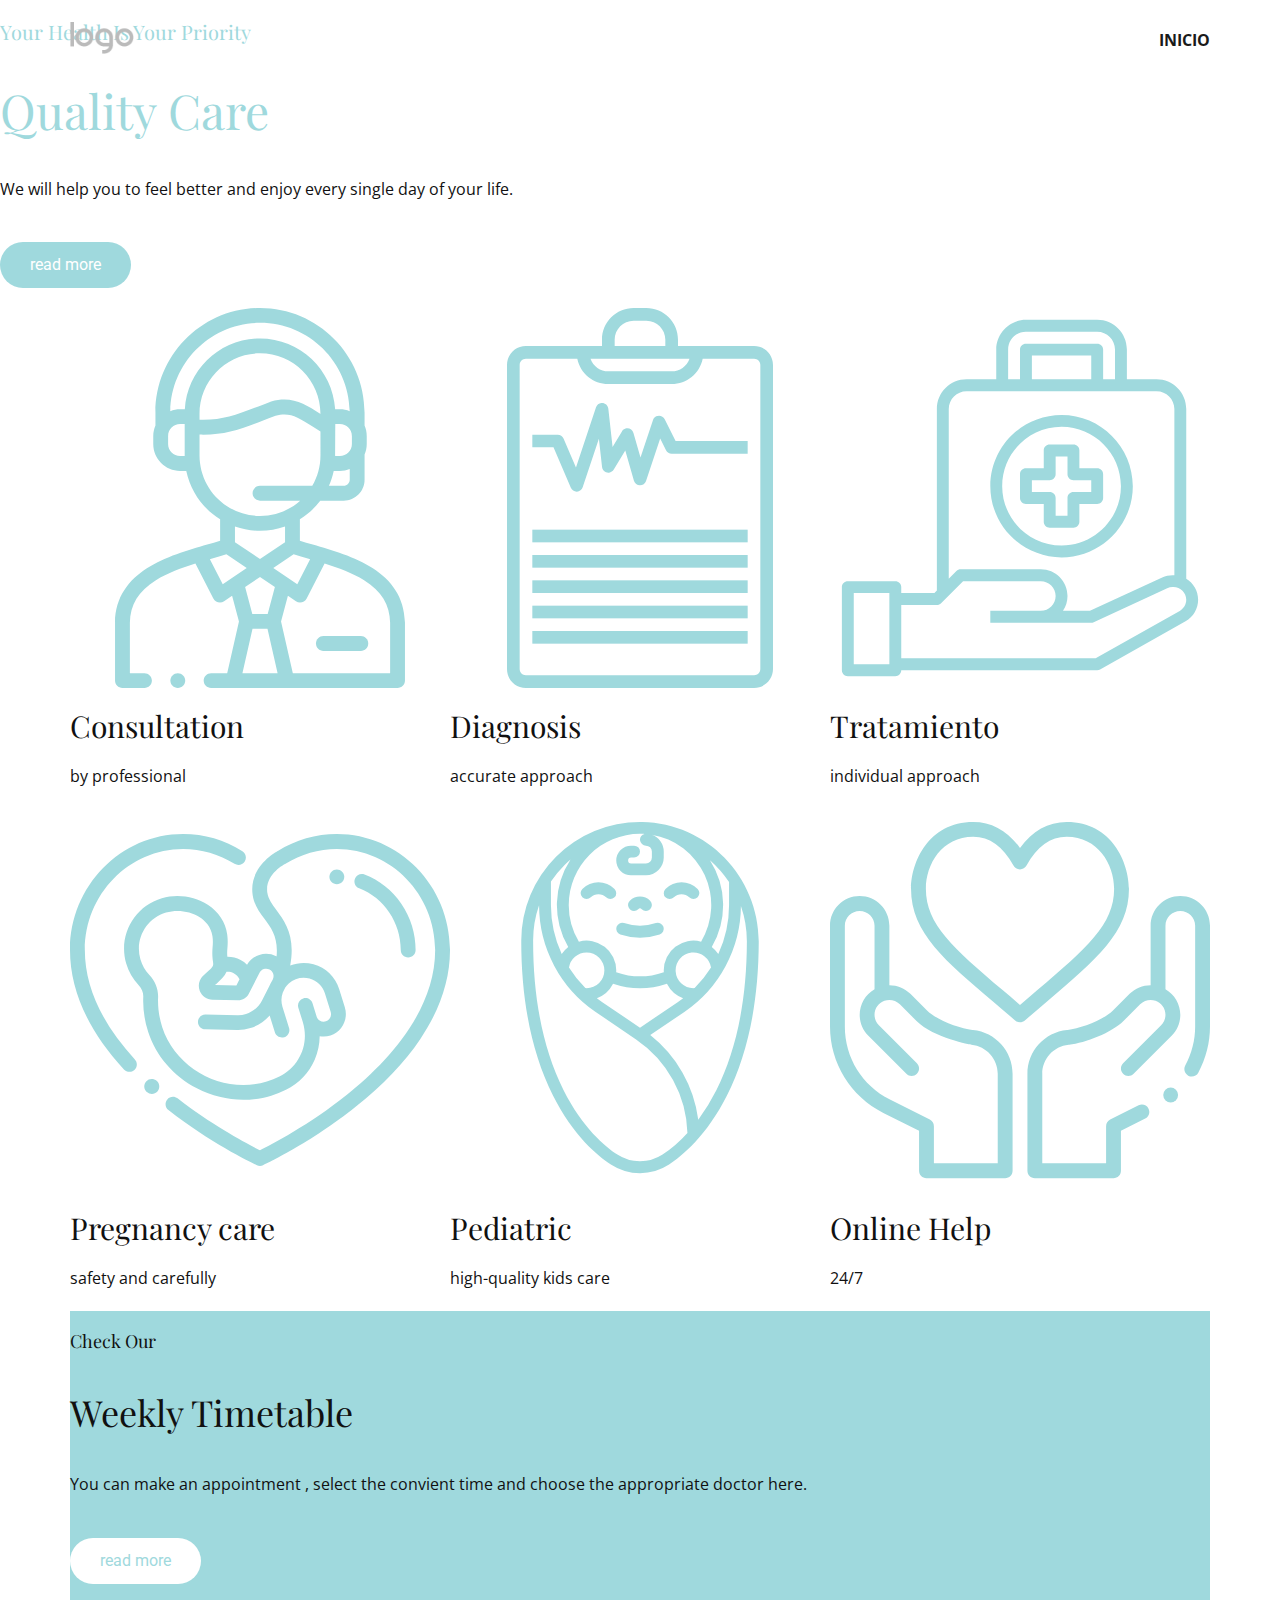
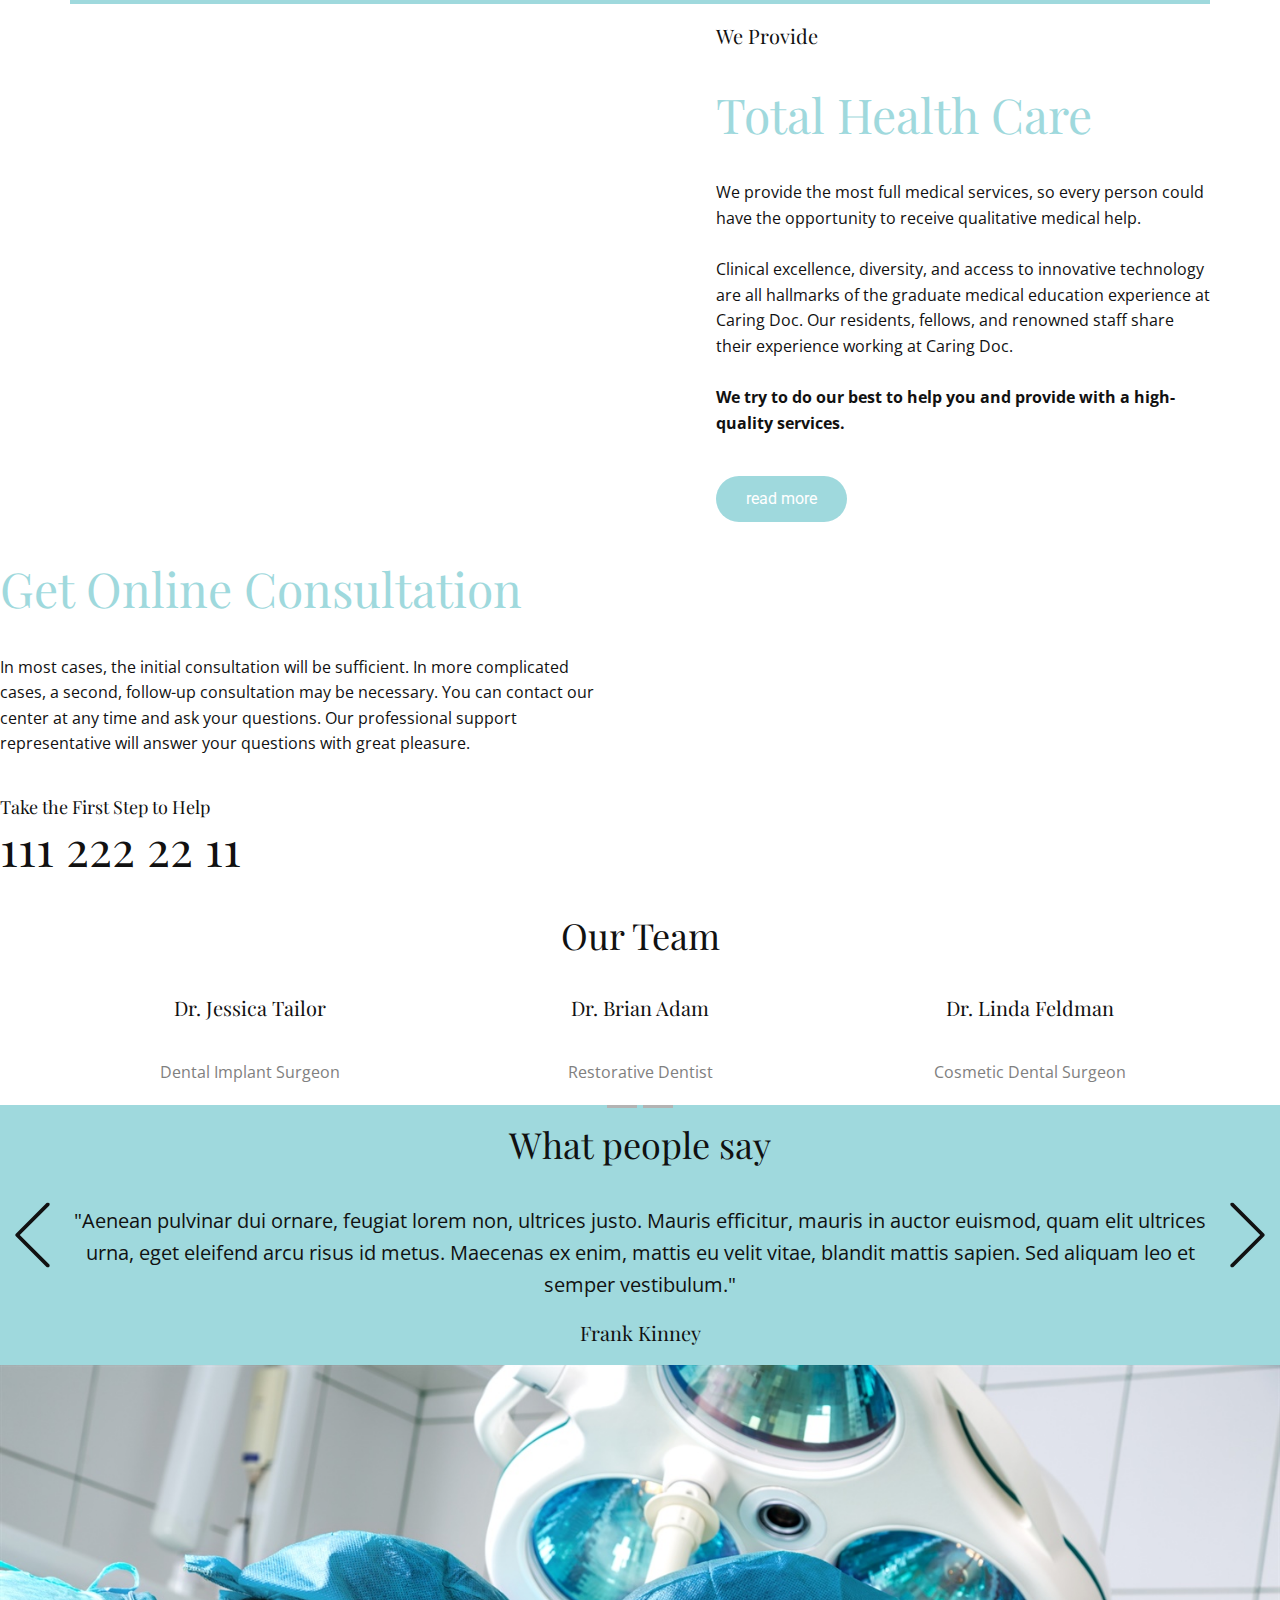
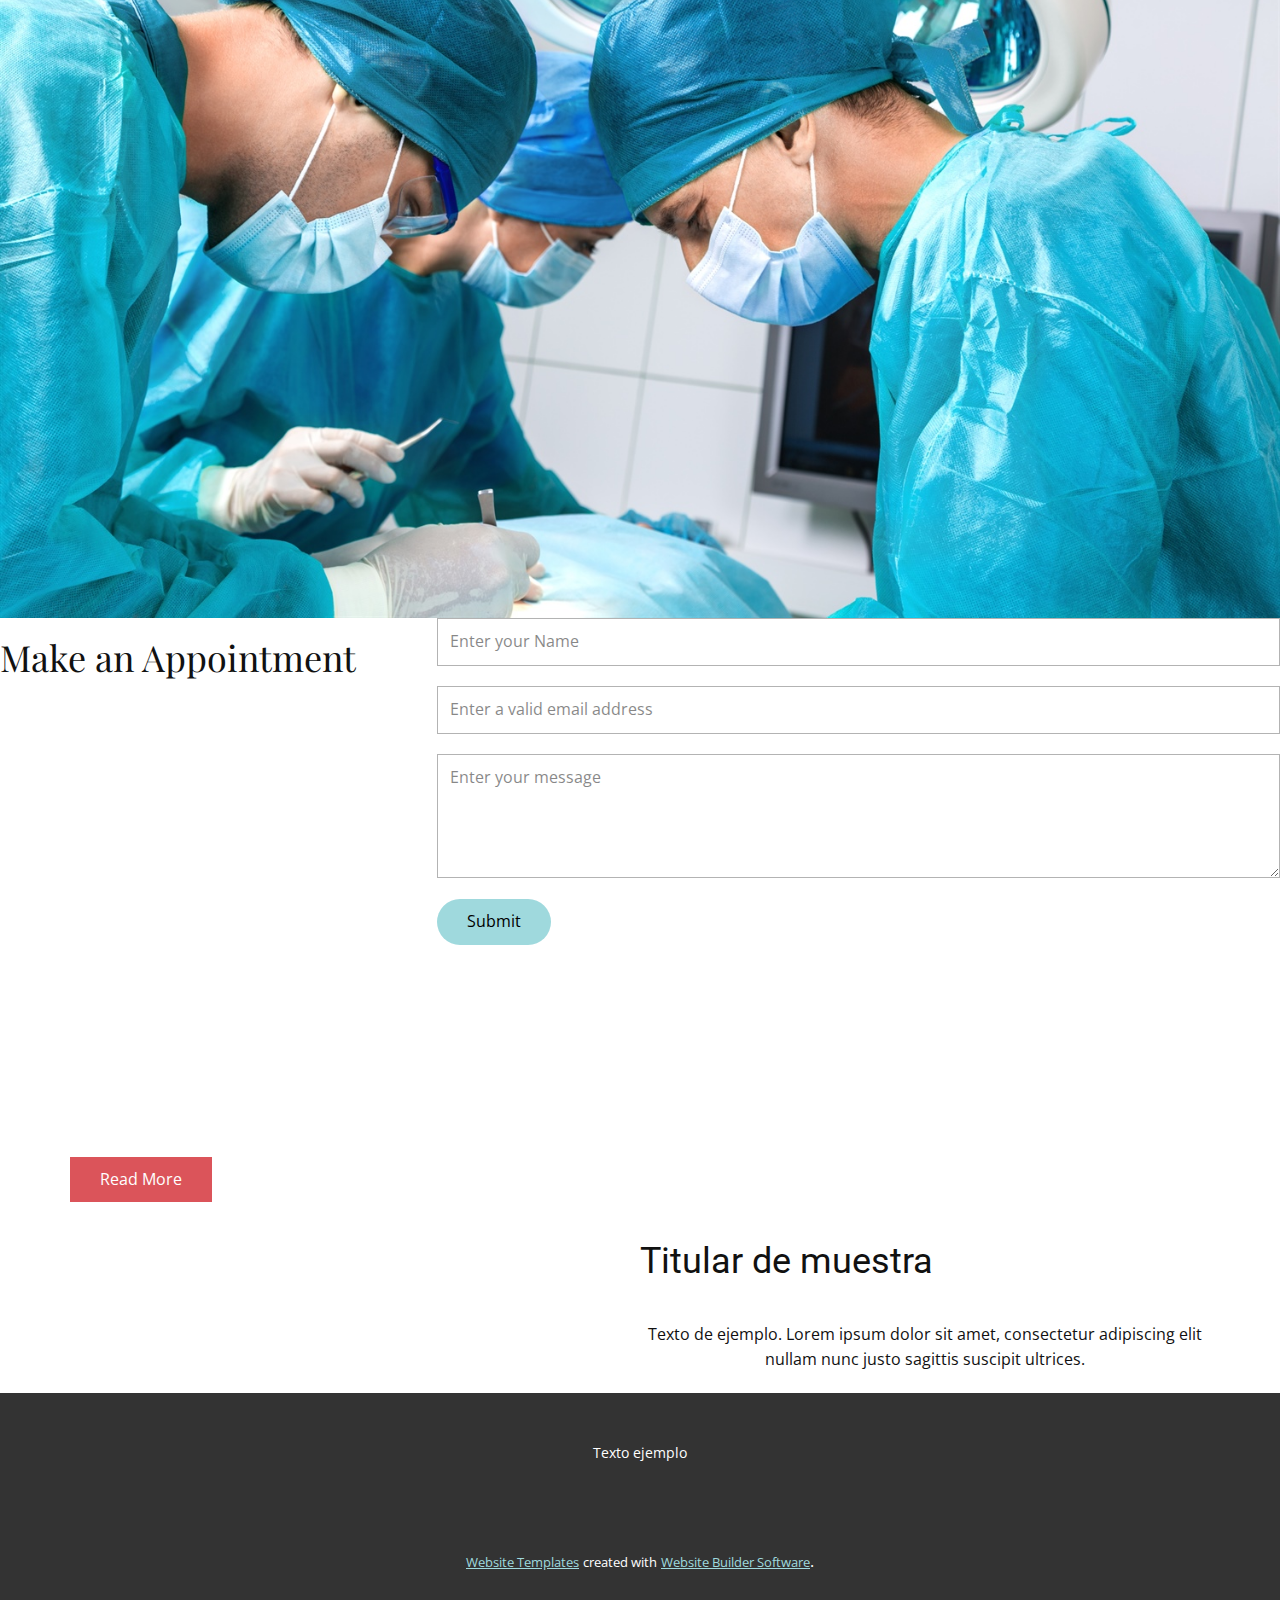
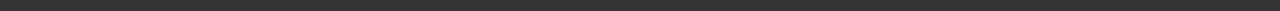
==== index.html @ 10e40ee1 "2" ====
<!DOCTYPE html>
<html style="font-size: 16px;">
  <head>
    <meta name="viewport" content="width=device-width, initial-scale=1.0">
    <meta charset="utf-8">
    <meta name="keywords" content="Quality Care, Weekly Timetable, Total Health Care, Get Online Consultation, Our Team, What people say, Make an Appointment">
    <meta name="description" content="">
    <meta name="page_type" content="np-template-header-footer-from-plugin">
    <title>home 1</title>
    <link rel="stylesheet" href="nicepage.css" media="screen">
<link rel="stylesheet" href="home-1.css" media="screen">
    <script class="u-script" type="text/javascript" src="jquery-1.9.1.min.js" defer=""></script>
    <script class="u-script" type="text/javascript" src="nicepage.js" defer=""></script>
    <meta name="generator" content="Nicepage 3.25.5, nicepage.com">
    
    
    <link id="u-theme-google-font" rel="stylesheet" href="https://fonts.googleapis.com/css?family=Roboto:100,100i,300,300i,400,400i,500,500i,700,700i,900,900i|Open+Sans:300,300i,400,400i,600,600i,700,700i,800,800i">
    <link id="u-page-google-font" rel="stylesheet" href="https://fonts.googleapis.com/css?family=Playfair+Display:400,400i,500,500i,600,600i,700,700i,800,800i,900,900i">
    
    
    
    
    
    
    
    
    
    
    <script type="application/ld+json">{
		"@context": "http://schema.org",
		"@type": "Organization",
		"name": "",
		"logo": "images/default-logo.png"
}</script>
    <meta name="theme-color" content="#9fd9dd">
    <meta property="og:title" content="home 1">
    <meta property="og:type" content="website">
  </head>
  <body data-home-page="https://website738587.nicepage.io/home-1.html?version=b45f5ddd-5975-4e56-b79e-1d08026b1306" data-home-page-title="home 1" class="u-body u-overlap"><header class="u-clearfix u-header u-header" id="sec-e995"><div class="u-clearfix u-sheet u-valign-middle u-sheet-1">
        <a href="https://nicepage.com" class="u-image u-logo u-image-1">
          <img src="images/default-logo.png" class="u-logo-image u-logo-image-1">
        </a>
        <nav class="u-menu u-menu-dropdown u-offcanvas u-menu-1">
          <div class="menu-collapse" style="font-size: 1rem; letter-spacing: 0px; font-weight: 700; text-transform: uppercase;">
            <a class="u-border-2 u-border-active-palette-1-base u-border-hover-white u-border-no-left u-border-no-right u-border-no-top u-button-style u-custom-left-right-menu-spacing u-custom-padding-bottom u-custom-top-bottom-menu-spacing u-nav-link u-text-active-palette-1-base u-text-grey-90 u-text-hover-grey-90" href="#">
              <svg><use xlink:href="#menu-hamburger"></use></svg>
              <svg version="1.1" xmlns="http://www.w3.org/2000/svg" xmlns:xlink="http://www.w3.org/1999/xlink"><defs><symbol id="menu-hamburger" viewBox="0 0 16 16" style="width: 16px; height: 16px;"><rect y="1" width="16" height="2"></rect><rect y="7" width="16" height="2"></rect><rect y="13" width="16" height="2"></rect>
</symbol>
</defs></svg>
            </a>
          </div>
          <div class="u-custom-menu u-nav-container">
            <ul class="u-nav u-spacing-30 u-unstyled u-nav-1"><li class="u-nav-item"><a class="u-border-2 u-border-active-palette-1-base u-border-hover-white u-border-no-left u-border-no-right u-border-no-top u-button-style u-nav-link u-text-active-palette-1-base u-text-grey-90 u-text-hover-grey-90" href="home.html" style="padding: 10px 0px;">Inicio</a>
</li></ul>
          </div>
          <div class="u-custom-menu u-nav-container-collapse">
            <div class="u-black u-container-style u-inner-container-layout u-opacity u-opacity-95 u-sidenav">
              <div class="u-sidenav-overflow">
                <div class="u-menu-close"></div>
                <ul class="u-align-center u-nav u-popupmenu-items u-unstyled u-nav-2"><li class="u-nav-item"><a class="u-button-style u-nav-link" href="home.html" style="padding: 10px 0px;">Inicio</a>
</li></ul>
              </div>
            </div>
            <div class="u-black u-menu-overlay u-opacity u-opacity-70"></div>
          </div>
        </nav>
      </div></header>
    <section class="u-align-center u-clearfix u-image u-section-1" id="carousel_49eb" data-image-width="1900" data-image-height="1086">
      <div class="u-clearfix u-layout-wrap u-layout-wrap-1">
        <div class="u-layout">
          <div class="u-layout-row">
            <div class="u-align-left u-container-style u-layout-cell u-left-cell u-size-26-xl u-size-27-lg u-size-28-md u-size-28-sm u-size-28-xs u-layout-cell-1">
              <div class="u-container-layout u-valign-middle u-container-layout-1">
                <h5 class="u-custom-font u-font-playfair-display u-text u-text-palette-1-base u-text-1">Your Health Is Your Priority</h5>
                <h1 class="u-custom-font u-font-playfair-display u-text u-text-palette-1-base u-text-2">Quality Care</h1>
                <p class="u-text u-text-3">We will help you to feel better and enjoy every single day of your life.</p>
                <a href="https://nicepage.com" class="u-btn u-btn-round u-button-style u-custom-font u-heading-font u-radius-30 u-text-body-alt-color u-btn-1">read more</a>
              </div>
            </div>
            <div class="u-container-style u-image u-layout-cell u-right-cell u-size-32-md u-size-32-sm u-size-32-xs u-size-33-lg u-size-34-xl u-image-1" data-image-width="150" data-image-height="100">
              <div class="u-container-layout u-valign-bottom"></div>
            </div>
          </div>
        </div>
      </div>
    </section>
    <section class="u-clearfix u-section-2" id="sec-e779">
      <div class="u-clearfix u-sheet u-sheet-1">
        <div class="u-list u-list-1">
          <div class="u-repeater u-repeater-1">
            <div class="u-container-style u-list-item u-repeater-item u-shape-rectangle">
              <div class="u-container-layout u-similar-container u-container-layout-1"><span class="u-icon u-icon-circle u-text-palette-1-base u-icon-1"><svg class="u-svg-link" preserveAspectRatio="xMidYMin slice" viewBox="0 0 511.998 511.998" style=""><use xlink:href="#svg-db3d"></use></svg><svg xmlns="http://www.w3.org/2000/svg" xmlns:xlink="http://www.w3.org/1999/xlink" version="1.1" xml:space="preserve" class="u-svg-content" viewBox="0 0 511.998 511.998" id="svg-db3d"><g><g><path d="m451.317 423.77c-1.138-69.583-72.282-90.141-124.23-105.152-6.061-1.751-11.89-3.436-17.352-5.118v-28.705c10.62-6.657 19.926-15.224 27.433-25.217h31.644c15.485 0 28.084-12.599 28.084-28.084v-33.996c1.877-4.376 2.92-9.192 2.92-14.249v-10.573c0-5.052-1.043-9.865-2.92-14.238v-17.538c0-77.692-63.206-140.9-140.897-140.9-77.676 0-140.869 63.208-140.869 140.901v17.036c0 .134.015.263.02.396-1.906 4.402-2.968 9.25-2.968 14.344v10.573c0 19.987 16.248 36.248 36.219 36.248h8.264c5.724 27.448 22.575 50.858 45.598 65.292v28.71c-5.463 1.682-11.291 3.366-17.352 5.118-51.948 15.011-123.092 35.57-124.23 105.152-.001.055-.001.109-.001.164v78.064c0 5.523 4.478 10 10 10h29.648c5.522 0 10-4.477 10-10s-4.478-10-10-10h-19.649v-67.981c.421-24.277 11.573-42.476 35.094-57.271 15.521-9.763 34.496-16.719 53.2-22.538l24.161 47.074c2.693 5.247 9.588 7.03 14.488 3.724l10.773-7.267 9.249 34.763-15.847 69.495h-21.672c-5.522 0-10 4.477-10 10s4.478 10 10 10h251.193c5.522 0 10-4.477 10-10v-78.064c0-.054 0-.108-.001-.163zm-129.782-85.939c.659.19 1.329.385 1.993.577l-17.287 33.714-32.351-21.815 27.411-18.489c6.368 2.004 13.14 3.963 20.234 6.013zm-65.529 24.539 20.052 13.522-9.691 36.426h-20.736l-9.688-36.415zm-.002-24.123-33.742-22.753v-21.052c10.561 3.735 21.912 5.784 33.736 5.784 11.823 0 23.176-2.042 33.736-5.777v21.045zm81.464-195.517c-.137-.087-.273-.174-.41-.261-20.519-13.062-38.241-24.343-66.009-16.398-.258.074-.514.158-.765.252-5.887 2.211-11.24 4.272-16.418 6.265-31.623 12.173-48.889 18.821-79.337 17.965v-8.008c0-44.924 36.547-81.472 81.469-81.472s81.469 36.548 81.469 81.472v.185zm39.428 88.764c0 4.458-3.626 8.084-8.084 8.084h-19.928c2.814-6.379 4.994-13.098 6.45-20.081h8.264c4.695 0 9.178-.908 13.299-2.543v14.54zm2.92-48.245c0 8.959-7.275 16.248-16.219 16.248h-6.138c.002-.248.01-43.041.01-43.041h6.129c8.943 0 16.219 7.276 16.219 16.22v10.573zm-231.415 16.249c-8.943 0-16.219-7.289-16.219-16.248v-10.573c0-8.944 7.275-16.22 16.219-16.22h6.129s.008 42.793.01 43.041zm6.316-63.042h-6.317c-4.675 0-9.14.9-13.246 2.52 1.033-65.78 54.841-118.976 120.845-118.976 66.023 0 119.846 53.202 120.872 118.987-4.113-1.627-8.589-2.531-13.274-2.531h-6.317c-3.16-53.128-47.376-95.383-101.281-95.383-53.906 0-98.122 42.256-101.282 95.383zm20.414 72.027c-.001-.01-.003-.02-.004-.03-.379-3.183-.597-6.415-.597-9.698v-28.203c34.213.834 54.622-7.018 86.521-19.298 5.024-1.934 10.217-3.933 15.874-6.06 18.89-5.273 29.759 1.648 49.393 14.147 3.407 2.169 7.144 4.546 11.15 6.987v32.427c0 14.871-4.024 28.811-11.011 40.824h-70.458c-5.522 0-10 4.477-10 10s4.478 10 10 10h54.124c-14.402 12.831-33.364 20.648-54.124 20.648-41.629-.001-76.043-31.393-80.868-71.744zm30.65 163.64-17.306-33.717c.662-.191 1.33-.385 1.988-.575 7.094-2.05 13.866-4.01 20.236-6.014l27.422 18.492zm26.53 119.875 13.609-59.68h20.161l13.63 59.68zm199.007 0h-131.092l-15.872-69.497 9.253-34.776 10.799 7.282c4.902 3.305 11.797 1.522 14.489-3.728l24.134-47.069c18.703 5.819 37.677 12.774 53.197 22.536 23.52 14.794 34.673 32.994 35.094 57.271v67.981z"></path><path d="m391.828 441.995h-50.397c-5.522 0-10 4.477-10 10s4.478 10 10 10h50.397c5.522 0 10-4.477 10-10s-4.477-10-10-10z"></path><path d="m145.227 491.998c-5.522 0-10 4.477-10 10s4.478 10 10 10h.028c5.522 0 9.985-4.477 9.985-10s-4.491-10-10.013-10z"></path>
</g>
</g></svg></span>
                <h3 class="u-custom-font u-font-playfair-display u-text u-text-1">Consultation</h3>
                <p class="u-text u-text-2">by professional</p>
              </div>
            </div>
            <div class="u-container-style u-list-item u-repeater-item u-shape-rectangle">
              <div class="u-container-layout u-similar-container u-container-layout-2"><span class="u-icon u-icon-circle u-text-palette-1-base u-icon-2"><svg class="u-svg-link" preserveAspectRatio="xMidYMin slice" viewBox="0 0 480 480" style=""><use xlink:href="#svg-1cc9"></use></svg><svg xmlns="http://www.w3.org/2000/svg" xmlns:xlink="http://www.w3.org/1999/xlink" version="1.1" xml:space="preserve" class="u-svg-content" viewBox="0 0 480 480" x="0px" y="0px" id="svg-1cc9" style="enable-background:new 0 0 480 480;"><g><g><g><path d="M384.152,48H288v-8c-0.026-22.08-17.92-39.974-40-40h-16c-22.08,0.026-39.974,17.92-40,40v8H95.848     C82.683,48.013,72.013,58.683,72,71.848v384.304c0.013,13.165,10.683,23.835,23.848,23.848h288.304     c13.165-0.013,23.835-10.683,23.848-23.848V71.848C407.987,58.683,397.317,48.013,384.152,48z M208,40c0-13.255,10.745-24,24-24     h16c13.255,0,24,10.745,24,24v8h-64V40z M302.552,64c-3.381,9.563-12.409,15.968-22.552,16h-80     c-10.134-0.042-19.15-6.445-22.528-16H302.552z M392,456.152c-0.004,4.333-3.516,7.844-7.848,7.848H95.848     c-4.333-0.004-7.844-3.516-7.848-7.848V71.848c0.004-4.333,3.516-7.844,7.848-7.848H160.8c3.827,18.611,20.199,31.976,39.2,32h80     c19.001-0.024,35.373-13.389,39.2-32h64.96c4.332,0.004,7.844,3.516,7.848,7.848L392,456.152z"></path><path d="M271.2,140.424c-1.971-3.954-6.775-5.562-10.729-3.591c-1.905,0.949-3.352,2.619-4.023,4.638l-15.816,47.464     l-8.904-31.136c-1.218-4.247-5.649-6.702-9.896-5.484c-1.944,0.558-3.605,1.831-4.648,3.564l-11.808,19.68l-5.384-48.44     c-0.483-4.392-4.435-7.561-8.826-7.078c-3.108,0.342-5.732,2.463-6.718,5.43l-25.344,76l-15.712-36.656     c-1.276-2.942-4.185-4.837-7.392-4.816h-32v16h26.728l21.92,51.152C153.909,230.093,156.8,232,160,232h0.336     c3.318-0.139,6.206-2.313,7.256-5.464l20.48-61.44l4,35.792c0.487,4.391,4.441,7.557,8.833,7.07     c2.48-0.275,4.69-1.691,5.975-3.83l14.52-24.192l10.936,38.272c0.964,3.373,4.013,5.725,7.52,5.8     c3.495,0.039,6.623-2.167,7.76-5.472l17.888-53.68l7.36,14.728c1.354,2.702,4.114,4.41,7.136,4.416h96v-16h-91.056L271.2,140.424     z"></path><rect x="104" y="280" width="272" height="16"></rect><rect x="104" y="312" width="272" height="16"></rect><rect x="104" y="344" width="272" height="16"></rect><rect x="104" y="376" width="272" height="16"></rect><rect x="104" y="408" width="272" height="16"></rect>
</g>
</g>
</g></svg></span>
                <h3 class="u-custom-font u-font-playfair-display u-text u-text-3">Diagnosis</h3>
                <p class="u-text u-text-4">accurate approach</p>
              </div>
            </div>
            <div class="u-container-style u-list-item u-repeater-item u-shape-rectangle">
              <div class="u-container-layout u-similar-container u-container-layout-3"><span class="u-icon u-icon-circle u-text-palette-1-base u-icon-3"><svg class="u-svg-link" preserveAspectRatio="xMidYMin slice" viewBox="0 0 64 64" style=""><use xlink:href="#svg-1fad"></use></svg><svg xmlns="http://www.w3.org/2000/svg" xmlns:xlink="http://www.w3.org/1999/xlink" version="1.1" xml:space="preserve" class="u-svg-content" viewBox="0 0 64 64" id="svg-1fad"><path d="m60 45.62v-28.62c0-2.757-2.243-5-5-5h-5v-5c0-2.757-2.243-5-5-5h-12c-2.757 0-5 2.243-5 5v5h-5c-2.757 0-5 2.243-5 5v30.586l-.414.414h-5.586v-1c0-.553-.448-1-1-1h-8c-.552 0-1 .447-1 1v14c0 .553.448 1 1 1h8c.552 0 1-.447 1-1h33c.172 0 .341-.044.49-.129l14.392-8.095c1.306-.735 2.118-2.122 2.118-3.621s-.806-2.804-2-3.535zm-50 14.38h-6v-12h6zm20-53c0-1.654 1.346-3 3-3h12c1.654 0 3 1.346 3 3v5h-2v-5c0-.553-.448-1-1-1h-12c-.552 0-1 .447-1 1v5h-2zm4 5v-4h10v4zm-14 5c0-1.654 1.346-3 3-3h32c1.654 0 3 1.346 3 3v28.016c-.053-.002-.102-.016-.155-.016h-.152c-.598 0-1.2.132-1.741.382l-12.172 5.618h-4.542c.48-.716.762-1.575.762-2.5 0-2.481-2.019-4.5-4.5-4.5h-13.5c-.265 0-.52.105-.707.293l-1.293 1.293zm38.901 34.033-14.163 7.967h-32.738v-9h6c.265 0 .52-.105.707-.293l3.707-3.707h13.086c1.378 0 2.5 1.121 2.5 2.5s-1.122 2.5-2.5 2.5h-8.5v2h8.5 8.5c.145 0 .288-.031.419-.092l12.372-5.711c.279-.129.591-.197.902-.197h.152c1.188 0 2.155.967 2.155 2.155 0 .778-.421 1.496-1.099 1.878z"></path><path d="m39 42c6.617 0 12-5.383 12-12s-5.383-12-12-12-12 5.383-12 12 5.383 12 12 12zm0-22c5.514 0 10 4.486 10 10s-4.486 10-10 10-10-4.486-10-10 4.486-10 10-10z"></path><path d="m33 33h3v3c0 .553.448 1 1 1h4c.552 0 1-.447 1-1v-3h3c.552 0 1-.447 1-1v-4c0-.553-.448-1-1-1h-3v-3c0-.553-.448-1-1-1h-4c-.552 0-1 .447-1 1v3h-3c-.552 0-1 .447-1 1v4c0 .553.448 1 1 1zm1-4h3c.552 0 1-.447 1-1v-3h2v3c0 .553.448 1 1 1h3v2h-3c-.552 0-1 .447-1 1v3h-2v-3c0-.553-.448-1-1-1h-3z"></path></svg></span>
                <h3 class="u-custom-font u-font-playfair-display u-text u-text-5">Tratamiento</h3>
                <p class="u-text u-text-6">individual approach</p>
              </div>
            </div>
            <div class="u-container-style u-list-item u-repeater-item u-shape-rectangle">
              <div class="u-container-layout u-similar-container u-container-layout-4"><span class="u-icon u-icon-circle u-text-palette-1-base u-icon-4"><svg class="u-svg-link" preserveAspectRatio="xMidYMin slice" viewBox="0 0 511.998 511.998" style=""><use xlink:href="#svg-1ea4"></use></svg><svg xmlns="http://www.w3.org/2000/svg" xmlns:xlink="http://www.w3.org/1999/xlink" version="1.1" xml:space="preserve" class="u-svg-content" viewBox="0 0 511.998 511.998" x="0px" y="0px" id="svg-1ea4" style="enable-background:new 0 0 511.998 511.998;"><g><g><path d="M359.513,32.468c-28.136,0-55.618,7.909-79.499,22.875c-4.58,2.476-39.301,22.549-33.912,59.118    c1.968,13.356,9.035,22.901,15.87,32.133c9.645,13.027,18.85,25.48,16.34,50.671c-0.136-0.072-0.263-0.156-0.4-0.226    c-7.14-3.641-15.27-4.281-22.893-1.805c-6.978,2.267-12.758,6.902-16.476,13.145c-2.54-2.459-5.443-4.572-8.66-6.261    c-5.604-2.943-11.723-4.385-17.88-4.293c-0.463-5.014-0.202-8.309,0.095-12.001c0.375-4.671,0.799-9.965-0.328-18.294    c-2.192-16.182-11.459-30.319-26.096-39.808c-17.653-11.446-41.38-14.804-61.919-8.768    c-37.352,10.977-58.946,50.313-48.137,87.686c3.19,11.028,9.051,21.201,16.95,29.417c4.146,4.313,6.389,10.007,6.156,15.621    c-0.663,15.953,1.541,31.797,6.551,47.095c10.729,32.756,34.046,59.839,65.656,76.256c19.784,10.275,41.116,15.493,62.395,15.492    c12.717,0,25.417-1.864,37.75-5.625c6.83-2.083,13.521-4.717,19.888-7.832c17.418-8.521,31.225-23.066,38.876-40.96    c4.265-9.973,6.469-20.634,6.579-31.336c4.727,0.869,9.724,0.617,14.582-0.949c15.586-5.023,24.238-22.042,19.291-37.935    l-7.671-24.641c-5.098-16.372-18.017-28.845-34.557-33.367c-10.56-2.884-21.493-2.217-31.33,1.628    c7.25-39.767-7.004-59.036-18.684-74.812c-5.86-7.915-10.92-14.751-12.158-23.149c-3.547-24.07,22.631-38.082,23.715-38.65    c0.258-0.133,0.511-0.277,0.757-0.432c20.759-13.081,44.672-19.995,69.155-19.995c73.053,0,132.486,61.076,132.486,136.147    c0,82.381-64.683,151.606-118.943,195.172c-50.809,40.793-102.291,67.372-117.065,74.645    c-14.204-6.993-62.296-31.804-111.073-69.904c-4.353-3.399-10.636-2.627-14.037,1.725c-3.4,4.353-2.627,10.637,1.725,14.037    c59.743,46.666,116.793,73.215,119.193,74.322c1.33,0.614,2.76,0.92,4.19,0.92c1.43,0,2.861-0.307,4.19-0.92    c2.557-1.18,63.322-29.464,125.067-78.967c36.495-29.257,65.631-59.851,86.599-90.928c26.64-39.484,40.148-79.892,40.148-120.1    C512,102.515,443.594,32.468,359.513,32.468z M198.831,232.59c4.531-3.982,9.423-8.288,12.082-14.681    c3.316-0.312,6.655,0.33,9.673,1.915c3.508,1.843,6.214,4.764,7.793,8.335l-4.171,8.184l-28.929-0.573    C196.478,234.657,197.668,233.611,198.831,232.59z M286.715,245.826l3.331-6.536c1.329-1.968,2.902-3.793,4.706-5.425    c7.631-6.904,18.11-9.407,28.034-6.695c9.925,2.713,17.676,10.198,20.735,20.021l7.671,24.639    c1.703,5.47-1.137,11.281-6.33,12.955c-4.931,1.593-10.268-0.872-12.269-5.607l-5.846-18.777    c-1.642-5.273-7.248-8.218-12.521-6.575c-5.273,1.642-8.217,7.247-6.575,12.521l5.999,19.269    c9.057,29.227-4.182,60.133-31.478,73.484c-5.417,2.649-11.114,4.893-16.933,6.667c-57.653,17.581-122.205-15.952-140.961-73.218    c-4.263-13.015-6.138-26.486-5.575-40.039c0.459-11.036-3.812-22.083-11.719-30.31c-5.741-5.974-9.832-13.078-12.156-21.116    c-7.758-26.825,7.747-55.061,34.564-62.942c4.989-1.466,10.229-2.182,15.474-2.182c10.633,0,21.289,2.943,29.927,8.543    c6.839,4.434,15.367,12.493,17.157,25.71c0.839,6.193,0.548,9.815,0.211,14.01c-0.408,5.088-0.871,10.854,0.544,20.612    c0.814,5.615-0.289,6.765-7.079,12.732c-1.867,1.641-3.983,3.5-6.173,5.66c-0.002,0.003-0.072,0.071-0.075,0.074l-0.122,0.119    c-5.47,5.344-7.191,13.376-4.386,20.463c2.785,7.034,9.482,11.676,17.063,11.826l34.323,0.68    c6.155,0.133,11.871-3.317,14.651-8.772l14.471-28.391c1.212-2.379,3.279-4.144,5.819-4.969c2.542-0.824,5.25-0.612,7.631,0.603    c2.38,1.212,4.145,3.279,4.97,5.819c0.825,2.541,0.611,5.25-0.602,7.63l-0.51,1c-1.667,2.634-3.08,5.411-4.224,8.287    l-9.736,19.103c-4.375,8.584-12.228,15.171-21.545,18.073c-3.689,1.148-7.5,1.694-11.321,1.615l-43.248-0.87    c-5.547-0.105-10.088,4.276-10.199,9.797c-0.111,5.522,4.275,10.088,9.797,10.199l43.248,0.87    c5.976,0.117,11.921-0.726,17.669-2.515c10.076-3.138,19.054-9.075,25.872-16.917l7.047,22.633    c1.642,5.273,7.244,8.218,12.521,6.575c5.273-1.642,8.217-7.248,6.575-12.521l-8.907-28.607    C284.249,258.646,284.504,251.897,286.715,245.826z"></path>
</g>
</g><g><g><path d="M117.023,365.203l-0.287-0.257c-4.109-3.69-10.432-3.35-14.122,0.759c-3.69,4.109-3.35,10.432,0.759,14.122l0.287,0.257    c1.91,1.715,4.298,2.56,6.678,2.56c2.74,0,5.469-1.12,7.444-3.319C121.472,375.214,121.132,368.893,117.023,365.203z"></path>
</g>
</g><g><g><path d="M232.297,55.544c-23.953-15.097-51.551-23.076-79.811-23.076C68.405,32.468,0,102.515,0,188.615    c0,54.374,24.454,108.533,72.683,160.974c1.972,2.144,4.663,3.23,7.363,3.23c2.419,0,4.846-0.873,6.767-2.64    c4.065-3.738,4.33-10.064,0.591-14.13C42.677,287.418,20,237.813,20,188.615c0-75.072,59.434-136.147,132.486-136.147    c24.48,0,48.392,6.915,69.148,19.996c4.671,2.945,10.847,1.545,13.792-3.128C238.37,64.664,236.969,58.489,232.297,55.544z"></path>
</g>
</g><g><g><path d="M359.514,80.002c-5.523,0-10.001,4.477-10.001,10s4.477,10,10,10h0.055c5.523,0,9.973-4.477,9.973-10    S365.037,80.002,359.514,80.002z"></path>
</g>
</g><g><g><path d="M446.361,126.157c-12.368-17.978-29.495-31.549-49.531-39.249c-5.155-1.981-10.94,0.592-12.922,5.747    c-1.981,5.155,0.592,10.94,5.747,12.922c33.496,12.872,56.002,46.243,56.002,83.039c0,5.523,4.477,10,10,10s10-4.477,10-10    C465.657,166.103,458.985,144.505,446.361,126.157z"></path>
</g>
</g></svg></span>
                <h3 class="u-custom-font u-font-playfair-display u-text u-text-7">Pregnancy care</h3>
                <p class="u-text u-text-8">safety and carefully</p>
              </div>
            </div>
            <div class="u-container-style u-list-item u-repeater-item u-shape-rectangle">
              <div class="u-container-layout u-similar-container u-container-layout-5"><span class="u-icon u-icon-circle u-text-palette-1-base u-icon-5"><svg class="u-svg-link" preserveAspectRatio="xMidYMin slice" viewBox="0 0 512 512" style=""><use xlink:href="#svg-a092"></use></svg><svg xmlns="http://www.w3.org/2000/svg" xmlns:xlink="http://www.w3.org/1999/xlink" version="1.1" xml:space="preserve" class="u-svg-content" viewBox="0 0 512 512" id="svg-a092"><g id="Out_line"><path d="M258.98853,16.04053c-.19458-.00513-.39039-.00586-.58521-.01-.56494-.00843-1.12793-.02661-1.69434-.02906Q256.35522,16,256.001,16h-.00684A159.99951,159.99951,0,0,0,96,176c0,81.74414,14.32715,151.82178,42.584,208.28711,27.30762,54.56885,60.69629,81.89453,78.168,93.32617a71.633,71.633,0,0,0,78.40625.0586c17.40918-11.376,50.69043-38.56885,77.99024-92.873,28.23633-56.166,42.65332-125.85205,42.84961-207.123C416.21094,89.67853,345.98438,17.65308,258.98853,16.04053ZM376,97.09906V128a158.17334,158.17334,0,0,1-14.48535,66.16382,40.22423,40.22423,0,0,0-8.82129-9.62439,111.93025,111.93025,0,0,0-2.4397-116.97962A146.19658,146.19658,0,0,1,376,97.09906ZM255.99976,293.36578l-50.73218-34.49762q-3.78846-2.5763-7.39136-5.35345A40.2192,40.2192,0,0,0,219.71,233.98822a112.53809,112.53809,0,0,0,72.58008,0,40.2192,40.2192,0,0,0,21.83374,19.52649q-3.60828,2.76919-7.39136,5.35345ZM160,128a96.10867,96.10867,0,0,1,95.99951-96h.00147c.71264,0,1.4226.01154,2.13183.0271.13794.002.27564.00464.41358.00708,1.229.03217,2.45068.0943,3.668.17249A7.99706,7.99706,0,0,0,263.99805,48a8.00917,8.00917,0,0,1,8,8v8a8.00917,8.00917,0,0,1-8,8h-20a4,4,0,0,1,0-8h4a8,8,0,1,0,0-16h-4a20,20,0,0,0,0,40h20a24.02718,24.02718,0,0,0,24-24V56a24.03666,24.03666,0,0,0-16.20679-22.694,95.99428,95.99428,0,0,1,66.54053,144.0567A39.98224,39.98224,0,0,0,288,216c0,.84113.03467,1.67395.08618,2.50232a96.38133,96.38133,0,0,1-64.17236,0C223.96533,217.674,224,216.84113,224,216a39.98224,39.98224,0,0,0-50.33179-38.63727A95.40144,95.40144,0,0,1,160,128Zm24,64a24,24,0,0,1,0,48c-.54321,0-1.08374-.0307-1.6228-.06732a158.03862,158.03862,0,0,1-22.09033-27.68732A24.01846,24.01846,0,0,1,184,192Zm145.6228,47.93268C329.08374,239.9693,328.54321,240,328,240a24,24,0,1,1,23.71313-27.75464A158.03862,158.03862,0,0,1,329.6228,239.93268ZM154.39941,73.95459q3.8877-3.87095,8.01294-7.40558a111.90566,111.90566,0,0,0-3.10571,117.99042,40.22423,40.22423,0,0,0-8.82129,9.62439A158.17334,158.17334,0,0,1,136,128V96.325A145.47994,145.47994,0,0,1,154.39941,73.95459ZM286.40625,464.27832a55.63613,55.63613,0,0,1-60.89453-.05371c-16.12207-10.54834-46.99414-35.89014-72.62012-87.09766C125.75781,322.90479,112,255.23584,112,176a144.17746,144.17746,0,0,1,8.00684-47.554,174.10171,174.10171,0,0,0,76.26464,143.65265l54.46094,37.03321a158.11368,158.11368,0,0,1,69.19287,126.01684A177.43645,177.43645,0,0,1,286.40625,464.27832Zm72.44727-86.666a270.22335,270.22335,0,0,1-24.33545,39.77118,174.04348,174.04348,0,0,0-64.70362-114.06073l45.91407-31.22412a174.092,174.092,0,0,0,76.24829-142.59887,145.67569,145.67569,0,0,1,8.02124,48.137C399.80762,256.40283,385.96484,323.68457,358.85352,377.6123Z"></path><path d="M199.99805,113.37256a14.53068,14.53068,0,0,1,10.34277,4.28418,8.00018,8.00018,0,0,0,11.31445-11.31348,30.62739,30.62739,0,0,0-43.31347-.00049,7.99984,7.99984,0,1,0,11.3125,11.31446A14.533,14.533,0,0,1,199.99805,113.37256Z"></path><path d="M301.6543,117.65723a14.62732,14.62732,0,0,1,20.68652-.00049,8.00018,8.00018,0,0,0,11.31445-11.31348,30.62739,30.62739,0,0,0-43.31347-.00049,7.99984,7.99984,0,1,0,11.3125,11.31446Z"></path><path d="M247.999,135.99951a7.97892,7.97892,0,0,0,5.65821-2.34375,3.31189,3.31189,0,0,1,4.68359-.00049,7.99983,7.99983,0,1,0,11.31445-11.3125,19.31195,19.31195,0,0,0-27.31347.00049,8.00024,8.00024,0,0,0,5.65722,13.65625Z"></path><path d="M229.46875,167.58936a84.41287,84.41287,0,0,0,53.05957,0,8,8,0,1,0-5.06055-15.17872,68.31738,68.31738,0,0,1-42.94043,0,7.99973,7.99973,0,1,0-5.05859,15.17872Z"></path>
</g></svg></span>
                <h3 class="u-custom-font u-font-playfair-display u-text u-text-9">Pediatric</h3>
                <p class="u-text u-text-10">high-quality kids care</p>
              </div>
            </div>
            <div class="u-container-style u-list-item u-repeater-item u-shape-rectangle">
              <div class="u-container-layout u-similar-container u-container-layout-6"><span class="u-icon u-icon-circle u-text-palette-1-base u-icon-6"><svg class="u-svg-link" preserveAspectRatio="xMidYMin slice" viewBox="0 0 512 512" style=""><use xlink:href="#svg-e9b5"></use></svg><svg xmlns="http://www.w3.org/2000/svg" xmlns:xlink="http://www.w3.org/1999/xlink" version="1.1" xml:space="preserve" class="u-svg-content" viewBox="0 0 512 512" id="svg-e9b5"><g><path d="m402.82 106c0-34.796-22.77-90-83.87-90-25.104 0-46.221 11.835-62.95 35.229-16.729-23.394-37.847-35.229-62.95-35.229-61.101 0-83.87 55.204-83.87 90 0 59.993 46.822 97.52 110.787 152.217 9.399 8.036 19.118 16.347 29.48 25.337 1.88 1.631 4.216 2.446 6.553 2.446s4.673-.815 6.553-2.446c10.362-8.99 20.081-17.301 29.48-25.337 66.966-57.263 110.787-93.492 110.787-152.217zm-146.82 156.776c-7.991-6.896-15.612-13.413-23.035-19.761-66.922-57.223-103.785-88.745-103.785-137.015 0-32.743 21.421-70 63.87-70 22.153 0 39.874 12.72 54.176 38.886 1.753 3.208 5.118 5.204 8.774 5.204s7.021-1.996 8.774-5.204c14.302-26.166 32.023-38.886 54.176-38.886 41.856 0 63.87 36.704 63.87 70 0 48.27-36.863 79.792-103.785 137.016-7.423 6.347-15.044 12.864-23.035 19.76z"></path><path d="m71.858 408.114 48.142 24.067v53.819c0 5.522 4.478 10 10 10h106c5.522 0 10-4.478 10-10v-130.55c0-30.638-22.983-56.045-53.385-59.093l-.818-.088c-17.597-1.764-48.755-13.8-61.058-26.102l-22.458-22.449c-7.557-7.556-17.6-11.718-28.281-11.718v-80c0-22.056-17.944-40-40-40s-40 17.944-40 40v135.84c0 49.214 27.798 94.239 71.858 116.274zm-51.858-252.114c0-11.028 8.972-20 20-20s20 8.972 20 20v85.361c-12.196 7.052-20 20.2-20 34.639 0 10.681 4.162 20.724 11.719 28.28l51.21 51.22c3.904 3.906 10.236 3.906 14.142.001 3.905-3.904 3.906-10.236.001-14.142l-51.21-51.221c-3.781-3.779-5.862-8.8-5.862-14.138 0-8.464 5.357-16.044 13.332-18.861.001 0 .003-.001.004-.002.002-.001.005-.001.007-.002 6.898-2.448 15.08-.99 20.797 4.728l22.458 22.449c23.186 23.186 73.843 31.91 73.944 31.938 20.214 2.026 35.457 18.879 35.457 39.2v120.55h-86v-50c0-3.788-2.141-7.251-5.528-8.944l-53.669-26.83c-37.503-18.757-60.802-56.456-60.802-98.386z"></path><circle cx="459" cy="384" r="10"></circle><path d="m472 116c-22.056 0-40 17.944-40 40v80c-10.681 0-20.724 4.162-28.279 11.718l-22.462 22.451c-12.301 12.301-43.459 24.337-61.134 26.108l-.662.072c-30.48 3.056-53.463 28.464-53.463 59.101v130.55c0 5.522 4.478 10 10 10h106c5.522 0 10-4.478 10-10v-53.819l32.73-16.362c4.939-2.47 6.942-8.476 4.473-13.416-2.47-4.939-8.477-6.944-13.416-4.473l-38.259 19.126c-3.387 1.693-5.528 5.156-5.528 8.944v50h-86v-120.55c0-20.321 15.243-37.174 35.535-39.208l.662-.072c21.691-2.175 57.606-16.261 73.202-31.857l22.462-22.451c5.733-5.735 13.931-7.162 20.795-4.727.002.001.005.001.007.002.001 0 .003.001.004.002 7.976 2.817 13.333 10.397 13.333 18.861 0 5.338-2.081 10.359-5.861 14.14l-51.21 51.22c-3.905 3.905-3.904 10.237.001 14.142 3.903 3.905 10.237 3.905 14.142-.001l51.21-51.219c7.556-7.558 11.718-17.601 11.718-28.282 0-14.439-7.804-27.587-20-34.639v-85.361c0-11.028 8.972-20 20-20s20 8.972 20 20v135.84c0 18.296-4.617 36.46-13.353 52.528-2.639 4.853-.844 10.924 4.009 13.562 4.851 2.638 10.925.845 13.562-4.009 10.325-18.991 15.782-40.458 15.782-62.081v-135.84c0-22.056-17.944-40-40-40z"></path>
</g></svg></span>
                <h3 class="u-custom-font u-font-playfair-display u-text u-text-11">Online Help</h3>
                <p class="u-text u-text-12">24/7</p>
              </div>
            </div>
          </div>
        </div>
        <div class="u-container-style u-expanded-width-md u-expanded-width-sm u-expanded-width-xs u-group u-palette-1-base u-group-1">
          <div class="u-container-layout u-valign-middle u-container-layout-7">
            <h6 class="u-custom-font u-font-playfair-display u-text u-text-default u-text-13">Check Our</h6>
            <h2 class="u-custom-font u-font-playfair-display u-text u-text-14">Weekly Timetable</h2>
            <p class="u-text u-text-15">You can make an appointment , select the convient time and choose the appropriate doctor here.</p>
            <a href="https://nicepage.com" class="u-btn u-btn-round u-button-style u-custom-font u-heading-font u-radius-30 u-text-palette-1-base u-white u-btn-1">read more</a>
          </div>
        </div>
      </div>
    </section>
    <section class="u-align-left u-clearfix u-valign-middle-sm u-valign-middle-xs u-section-3" id="carousel_af6b">
      <div class="u-clearfix u-sheet u-sheet-1">
        <div class="u-clearfix u-layout-wrap u-layout-wrap-1">
          <div class="u-gutter-0 u-layout">
            <div class="u-layout-row">
              <div class="u-align-left u-container-style u-image u-layout-cell u-right-cell u-size-34 u-image-1">
                <div class="u-container-layout u-valign-bottom u-container-layout-1"></div>
              </div>
              <div class="u-align-left u-container-style u-layout-cell u-left-cell u-size-26 u-layout-cell-2">
                <div class="u-container-layout u-valign-middle u-container-layout-2">
                  <h5 class="u-custom-font u-font-playfair-display u-text u-text-1">We Provide</h5>
                  <h1 class="u-custom-font u-font-playfair-display u-text u-text-palette-1-base u-text-2">Total Health Care</h1>
                  <p class="u-text u-text-3">We provide the most full medical services, so every person could have the opportunity to receive qualitative medical help. <br>
                    <br>Clinical excellence, diversity, and access to innovative technology are all hallmarks of the graduate medical education experience at Caring Doc. Our residents, fellows, and renowned staff share their experience working at Caring Doc. <br>
                    <br><b>We try to do our best to help you and provide with a high-quality services.</b>
                  </p>
                  <a href="https://nicepage.com" class="u-btn u-btn-round u-button-style u-custom-font u-heading-font u-radius-30 u-text-body-alt-color u-btn-1">read more</a>
                </div>
              </div>
            </div>
          </div>
        </div>
      </div>
    </section>
    <section class="u-clearfix u-valign-middle u-white u-section-4" id="carousel_b096">
      <div class="u-clearfix u-layout-wrap u-layout-wrap-1">
        <div class="u-layout">
          <div class="u-layout-row">
            <div class="u-align-left u-container-style u-layout-cell u-left-cell u-size-29 u-layout-cell-1">
              <div class="u-container-layout u-valign-middle u-container-layout-1">
                <h1 class="u-custom-font u-font-playfair-display u-text u-text-palette-1-base u-text-1">Get Online Consultation</h1>
                <p class="u-text u-text-2">In most cases, the initial consultation will be sufficient. In more complicated cases, a second, follow-up consultation may be necessary. You can contact our center at any time and ask your questions. Our professional support representative will answer your questions with great pleasure.&nbsp;<br>
                </p>
                <h6 class="u-custom-font u-font-playfair-display u-text u-text-3">Take the First Step to Help&nbsp;<br>
                  <font style="font-size: 3rem;">111 222 22 11</font>
                </h6>
              </div>
            </div>
            <div class="u-container-style u-image u-layout-cell u-right-cell u-size-31 u-image-1">
              <div class="u-container-layout u-container-layout-2"></div>
            </div>
          </div>
        </div>
      </div>
    </section>
    <section class="u-align-center u-clearfix u-custom-typography u-section-5" id="carousel_a89f">
      <div class="u-clearfix u-sheet u-sheet-1">
        <h2 class="u-custom-font u-font-playfair-display u-text u-text-1">Our Team</h2>
        <div class="u-clearfix u-expanded-width u-gutter-30 u-layout-wrap u-layout-wrap-1">
          <div class="u-gutter-0 u-layout">
            <div class="u-layout-row">
              <div class="u-align-center-sm u-align-center-xl u-align-center-xs u-container-style u-layout-cell u-left-cell u-size-20 u-size-20-md u-white u-layout-cell-1">
                <div class="u-container-layout u-valign-middle-lg u-valign-middle-xl u-valign-top-md u-valign-top-sm u-valign-top-xs u-container-layout-1">
                  <div alt="" class="u-align-left u-expanded-width-md u-image u-image-circle u-image-1"></div>
                  <h5 class="u-align-center u-custom-font u-font-playfair-display u-text u-text-2">Dr. Jessica Tailor</h5>
                  <p class="u-align-center u-text u-text-grey-50 u-text-3">Dental Implant Surgeon</p>
                </div>
              </div>
              <div class="u-container-style u-layout-cell u-size-20 u-size-20-md u-white u-layout-cell-2">
                <div class="u-container-layout u-valign-middle-lg u-valign-middle-xl u-valign-top-md u-valign-top-sm u-valign-top-xs u-container-layout-2">
                  <div alt="" class="u-align-left u-expanded-width-md u-image u-image-circle u-image-2"></div>
                  <h5 class="u-align-center u-custom-font u-font-playfair-display u-text u-text-4">Dr. Brian Adam</h5>
                  <p class="u-align-center u-text u-text-grey-50 u-text-5">Restorative Dentist</p>
                </div>
              </div>
              <div class="u-container-style u-layout-cell u-right-cell u-size-20 u-size-20-md u-white u-layout-cell-3">
                <div class="u-container-layout u-valign-middle-xl u-valign-top-lg u-valign-top-md u-valign-top-sm u-valign-top-xs u-container-layout-3">
                  <div alt="" class="u-align-left u-expanded-width-lg u-expanded-width-md u-image u-image-circle u-image-3"></div>
                  <h5 class="u-align-center u-custom-font u-font-playfair-display u-text u-text-6">Dr. Linda Feldman</h5>
                  <p class="u-align-center u-text u-text-grey-50 u-text-7">Cosmetic Dental Surgeon</p>
                </div>
              </div>
            </div>
          </div>
        </div>
      </div>
    </section>
    <section id="carousel_0a6e" class="u-carousel u-slide u-block-6ccf-1" data-u-ride="carousel" data-interval="5000">
      <ol class="u-absolute-hcenter u-carousel-indicators u-block-6ccf-2">
        <li data-u-target="#carousel_0a6e" data-u-slide-to="0" class="u-active u-grey-30"></li>
        <li data-u-target="#carousel_0a6e" class="u-grey-30" data-u-slide-to="1"></li>
      </ol>
      <div class="u-carousel-inner" role="listbox">
        <div class="u-active u-align-center u-carousel-item u-clearfix u-palette-1-base u-section-6-1">
          <div class="u-clearfix u-sheet u-valign-middle u-sheet-1">
            <h2 class="u-custom-font u-font-playfair-display u-text u-text-1">What people say</h2>
            <div class="u-container-style u-group u-group-1">
              <div class="u-container-layout u-container-layout-1">
                <div alt="" class="u-align-left u-image u-image-circle u-image-1"></div>
                <p class="u-align-center u-large-text u-text u-text-variant u-text-2">"Aenean pulvinar dui ornare, feugiat lorem non, ultrices justo. Mauris efficitur, mauris in auctor euismod, quam elit ultrices urna, eget eleifend arcu risus id metus. Maecenas ex enim, mattis eu velit vitae, blandit mattis sapien. Sed aliquam leo et semper vestibulum."</p>
                <h5 class="u-align-center u-custom-font u-font-playfair-display u-text u-text-3">Frank Kinney</h5>
              </div>
            </div>
          </div>
        </div>
        <div class="u-carousel-item u-clearfix u-palette-1-base u-section-6-2">
          <div class="u-clearfix u-sheet u-valign-middle u-sheet-1">
            <div class="u-container-style u-group u-group-1">
              <div class="u-container-layout u-container-layout-1">
                <div alt="" class="u-align-left u-image u-image-circle u-image-1"></div>
                <p class="u-align-center u-large-text u-text u-text-variant u-text-1">"Aenean pulvinar dui ornare, feugiat lorem non, ultrices justo. Mauris efficitur, mauris in auctor euismod, quam elit ultrices urna, eget eleifend arcu risus id metus. Maecenas ex enim, mattis eu velit vitae, blandit mattis sapien. Sed aliquam leo et semper vestibulum."</p>
                <h5 class="u-align-center u-custom-font u-font-playfair-display u-text u-text-2">Marry Loo</h5>
              </div>
            </div>
          </div>
        </div>
      </div>
      <a class="u-absolute-vcenter u-carousel-control u-carousel-control-prev u-text-body-color u-block-6ccf-3" href="#carousel_0a6e" role="button" data-u-slide="prev">
        <span aria-hidden="true">
          <svg viewBox="0 0 477.175 477.175"><path d="M145.188,238.575l215.5-215.5c5.3-5.3,5.3-13.8,0-19.1s-13.8-5.3-19.1,0l-225.1,225.1c-5.3,5.3-5.3,13.8,0,19.1l225.1,225
                    c2.6,2.6,6.1,4,9.5,4s6.9-1.3,9.5-4c5.3-5.3,5.3-13.8,0-19.1L145.188,238.575z"></path></svg>
        </span>
        <span class="sr-only">Previous</span>
      </a>
      <a class="u-absolute-vcenter u-carousel-control u-carousel-control-next u-text-body-color u-block-6ccf-4" href="#carousel_0a6e" role="button" data-u-slide="next">
        <span aria-hidden="true">
          <svg viewBox="0 0 477.175 477.175"><path d="M360.731,229.075l-225.1-225.1c-5.3-5.3-13.8-5.3-19.1,0s-5.3,13.8,0,19.1l215.5,215.5l-215.5,215.5
                    c-5.3,5.3-5.3,13.8,0,19.1c2.6,2.6,6.1,4,9.5,4c3.4,0,6.9-1.3,9.5-4l225.1-225.1C365.931,242.875,365.931,234.275,360.731,229.075z"></path></svg>
        </span>
        <span class="sr-only">Next</span>
      </a>
    </section>
    <section class="u-clearfix u-white u-section-7" id="carousel_a59a">
      <img src="images/billionphotos1232770.jpg" alt="" class="u-expanded-width u-image u-image-default u-image-1">
      <div class="u-clearfix u-gutter-30 u-layout-wrap u-layout-wrap-1">
        <div class="u-layout">
          <div class="u-layout-row">
            <div class="u-container-style u-layout-cell u-left-cell u-size-20-xl u-size-23-lg u-size-24-md u-size-24-sm u-size-24-xs u-layout-cell-1">
              <div class="u-container-layout u-container-layout-1">
                <h2 class="u-custom-font u-font-playfair-display u-text u-text-1">Make an Appointment </h2>
              </div>
            </div>
            <div class="u-container-style u-layout-cell u-right-cell u-size-36-md u-size-36-sm u-size-36-xs u-size-37-lg u-size-40-xl u-layout-cell-2">
              <div class="u-container-layout u-container-layout-2">
                <div class="u-form u-form-1">
                  <form action="https://nicepage.com/editor/Forms/Process" method="POST" class="u-clearfix u-form-spacing-20 u-form-vertical u-inner-form" style="padding: 0;" source="email" name="form">
                    <input type="hidden" id="siteId" name="siteId" value="738587">
                    <input type="hidden" id="pageId" name="pageId" value="738588">
                    <div class="u-form-group u-form-name u-form-group-1">
                      <label for="name-a468" class="u-form-control-hidden u-label">Name</label>
                      <input type="text" placeholder="Enter your Name" id="name-a468" name="name" class="u-border-1 u-border-grey-30 u-input u-input-rectangle u-white" required="">
                    </div>
                    <div class="u-form-email u-form-group u-form-group-2">
                      <label for="email-a468" class="u-form-control-hidden u-label">Email</label>
                      <input type="email" placeholder="Enter a valid email address" id="email-a468" name="email" class="u-border-1 u-border-grey-30 u-input u-input-rectangle u-white" required="">
                    </div>
                    <div class="u-form-group u-form-message u-form-group-3">
                      <label for="message-a468" class="u-form-control-hidden u-label">Message</label>
                      <textarea placeholder="Enter your message" rows="4" cols="50" id="message-a468" name="message" class="u-border-1 u-border-grey-30 u-input u-input-rectangle u-white" required=""></textarea>
                    </div>
                    <div class="u-align-left u-form-group u-form-submit u-form-group-4">
                      <a href="#" class="u-btn u-btn-round u-btn-submit u-button-style u-radius-30 u-btn-1">Submit</a>
                      <input type="submit" value="submit" class="u-form-control-hidden">
                    </div>
                    <div class="u-form-send-message u-form-send-success"> Thank you! Your message has been sent. </div>
                    <div class="u-form-send-error u-form-send-message"> Unable to send your message. Please fix errors then try again. </div>
                    <input type="hidden" value="" name="recaptchaResponse">
                  </form>
                </div>
              </div>
            </div>
          </div>
        </div>
      </div>
    </section>
    <section class="u-align-center u-clearfix u-image u-shading u-section-8" src="" data-image-width="256" data-image-height="256" id="sec-0470">
      <div class="u-clearfix u-sheet u-valign-middle u-sheet-1">
        <h1 class="u-text u-text-default u-title u-text-1">INTUITIVE</h1>
        <p class="u-large-text u-text u-text-default u-text-variant u-text-2">Sample text. Lorem ipsum dolor sit amet, consectetur adipiscing elit nullam nunc justo sagittis suscipit ultrices.</p>
        <a href="#" class="u-btn u-button-style u-palette-2-base u-btn-1">Read More</a>
      </div>
    </section>
    <section class="u-clearfix u-section-9" id="sec-0d1c">
      <div class="u-clearfix u-sheet u-sheet-1">
        <div class="u-clearfix u-expanded-width u-layout-wrap u-layout-wrap-1">
          <div class="u-layout">
            <div class="u-layout-row">
              <div class="u-container-style u-image u-layout-cell u-size-30 u-image-1" data-image-width="400" data-image-height="265">
                <div class="u-container-layout u-container-layout-1"></div>
              </div>
              <div class="u-align-center u-container-style u-layout-cell u-size-30 u-layout-cell-2">
                <div class="u-container-layout u-valign-middle u-container-layout-2">
                  <h2 class="u-text u-text-default u-text-1">Titular de muestra</h2>
                  <p class="u-text u-text-default u-text-2">Texto de ejemplo. Lorem ipsum dolor sit amet, consectetur adipiscing elit nullam nunc justo sagittis suscipit ultrices.</p>
                </div>
              </div>
            </div>
          </div>
        </div>
      </div>
    </section>
    
    
    <footer class="u-align-center u-clearfix u-footer u-grey-80 u-footer" id="sec-aeb0"><div class="u-clearfix u-sheet u-sheet-1">
        <p class="u-small-text u-text u-text-variant u-text-1">Texto ejemplo</p>
      </div></footer>
    <section class="u-backlink u-clearfix u-grey-80">
      <a class="u-link" href="https://nicepage.com/website-templates" target="_blank">
        <span>Website Templates</span>
      </a>
      <p class="u-text">
        <span>created with</span>
      </p>
      <a class="u-link" href="https://nicepage.com/" target="_blank">
        <span>Website Builder Software</span>
      </a>. 
    </section>
  </body>
</html>
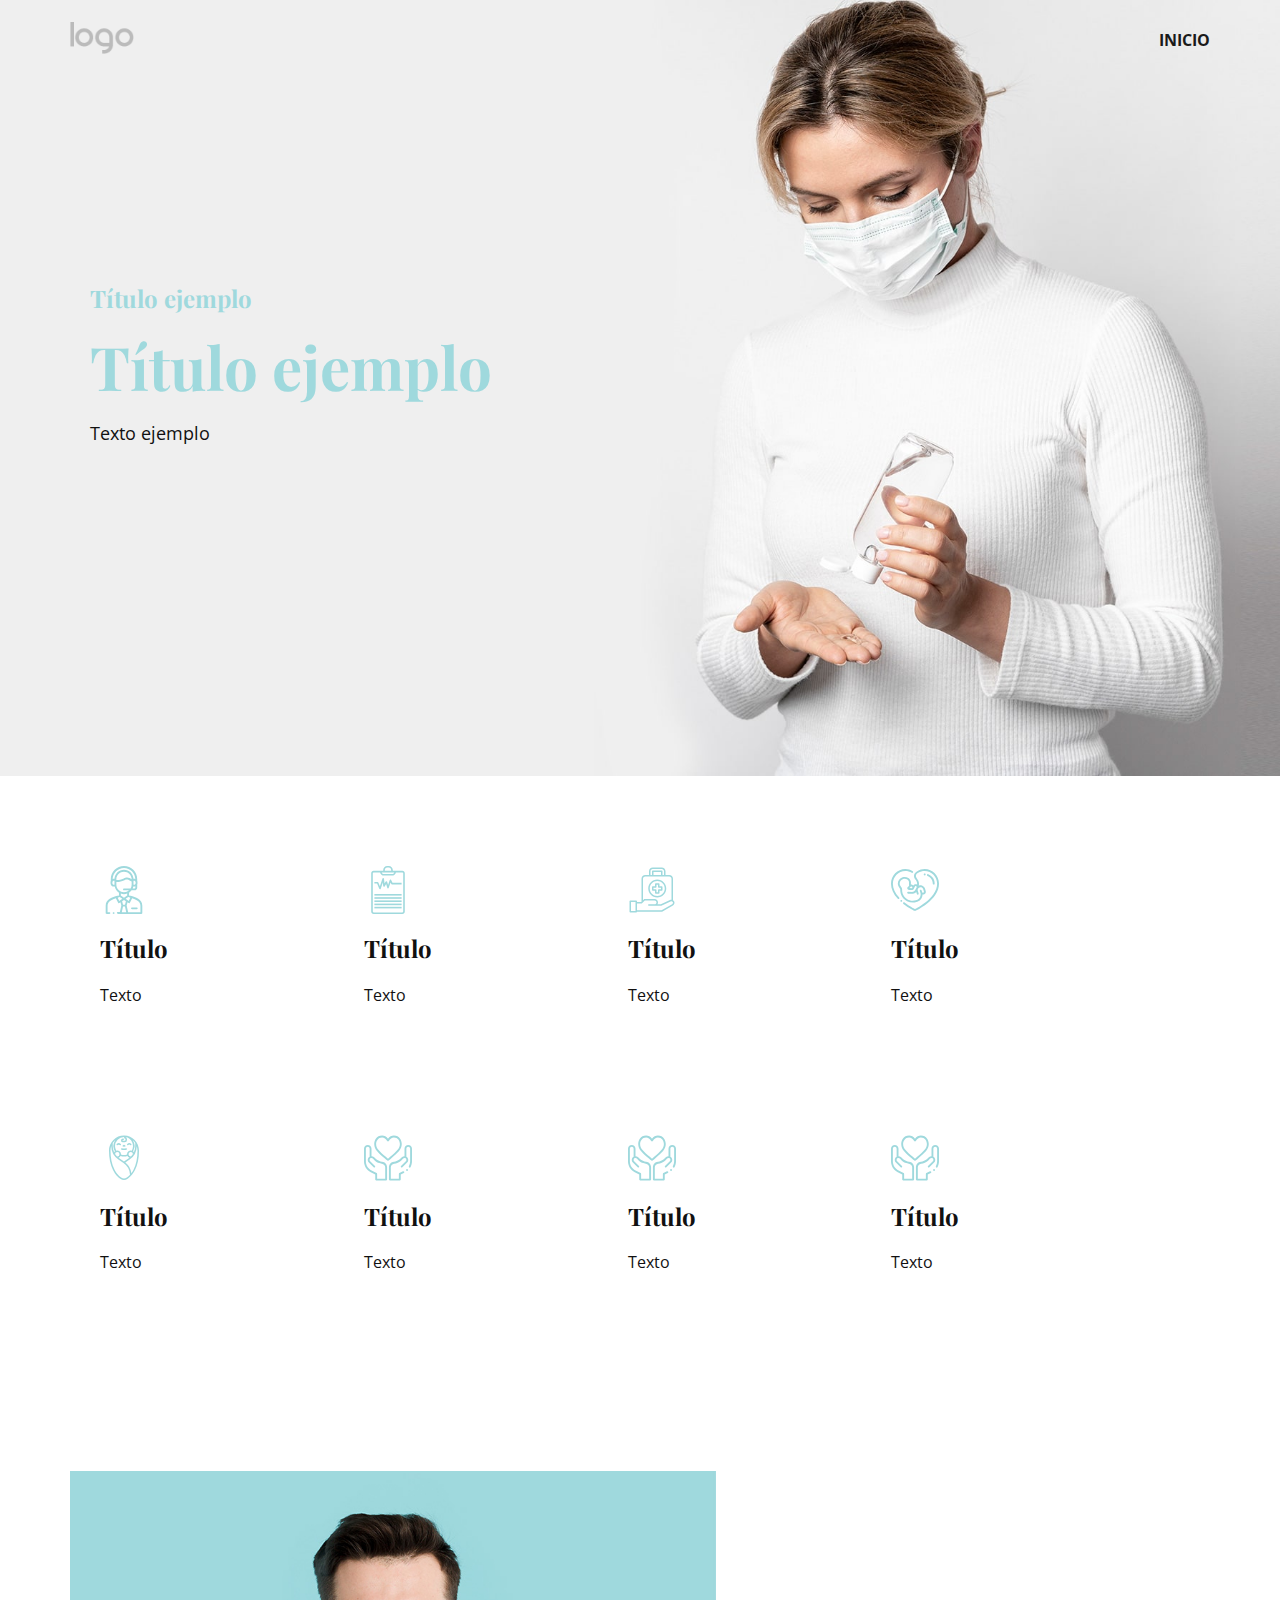
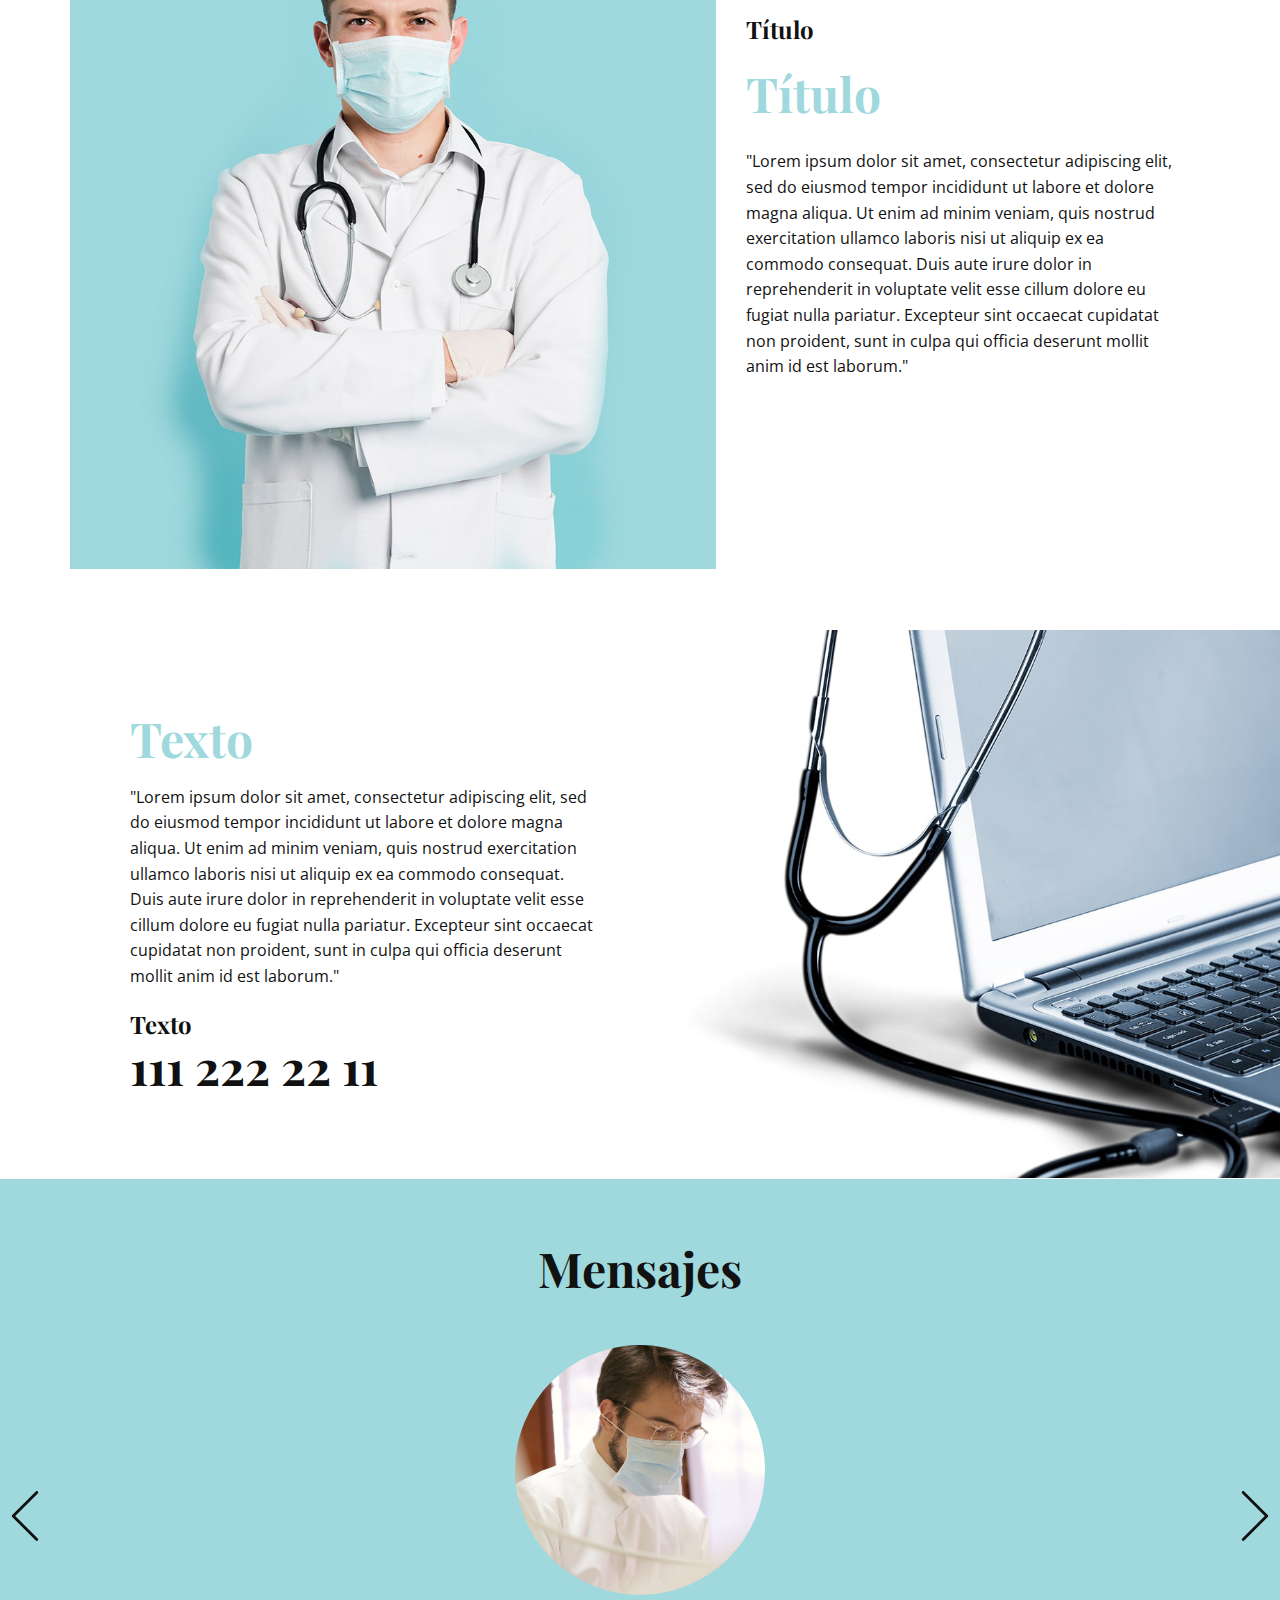
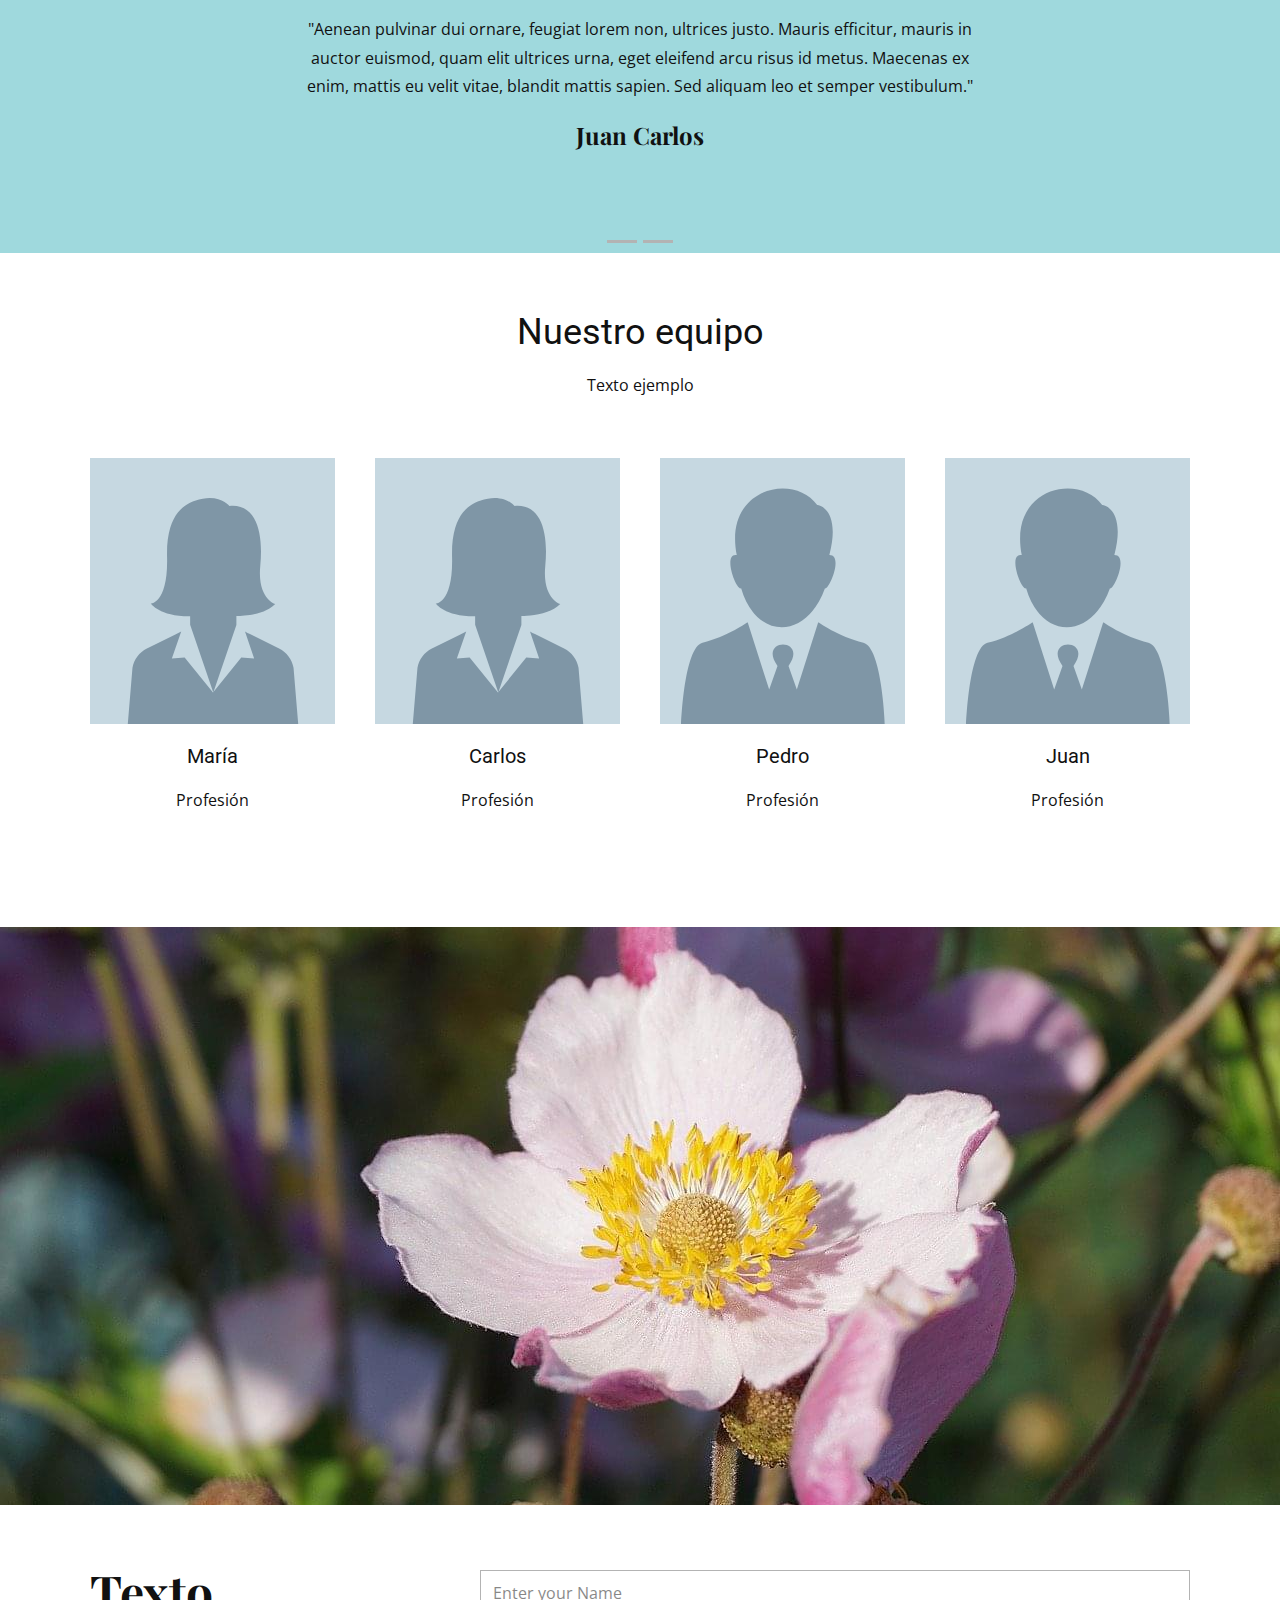
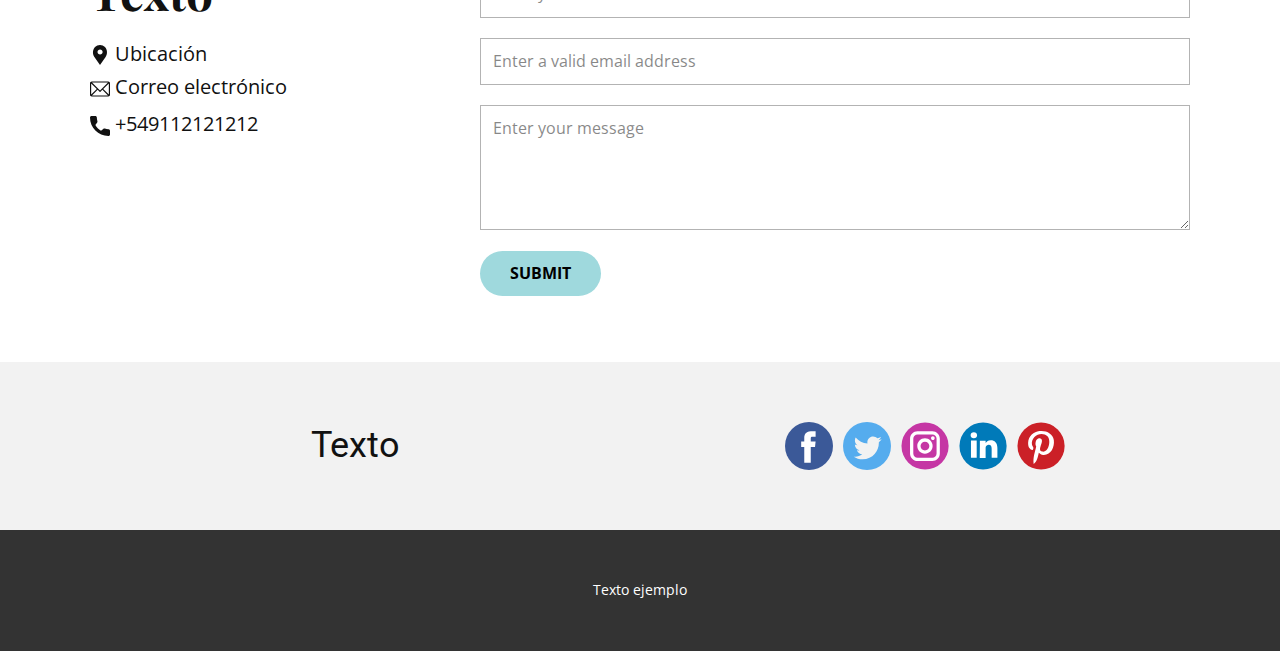
==== commit 5a291ec4: "3" ====
--- a/index.html
+++ b/index.html
@@ -6,9 +6,9 @@
     <meta name="keywords" content="Quality Care, Weekly Timetable, Total Health Care, Get Online Consultation, Our Team, What people say, Make an Appointment">
     <meta name="description" content="">
     <meta name="page_type" content="np-template-header-footer-from-plugin">
-    <title>home 1</title>
+    <title>home 3</title>
     <link rel="stylesheet" href="nicepage.css" media="screen">
-<link rel="stylesheet" href="home-1.css" media="screen">
+<link rel="stylesheet" href="home-3.css" media="screen">
     <script class="u-script" type="text/javascript" src="jquery-1.9.1.min.js" defer=""></script>
     <script class="u-script" type="text/javascript" src="nicepage.js" defer=""></script>
     <meta name="generator" content="Nicepage 3.25.5, nicepage.com">
@@ -16,7 +16,6 @@
     
     <link id="u-theme-google-font" rel="stylesheet" href="https://fonts.googleapis.com/css?family=Roboto:100,100i,300,300i,400,400i,500,500i,700,700i,900,900i|Open+Sans:300,300i,400,400i,600,600i,700,700i,800,800i">
     <link id="u-page-google-font" rel="stylesheet" href="https://fonts.googleapis.com/css?family=Playfair+Display:400,400i,500,500i,600,600i,700,700i,800,800i,900,900i">
-    
     
     
     
@@ -33,10 +32,10 @@
 		"logo": "images/default-logo.png"
 }</script>
     <meta name="theme-color" content="#9fd9dd">
-    <meta property="og:title" content="home 1">
+    <meta property="og:title" content="home 3">
     <meta property="og:type" content="website">
   </head>
-  <body data-home-page="https://website738587.nicepage.io/home-1.html?version=b45f5ddd-5975-4e56-b79e-1d08026b1306" data-home-page-title="home 1" class="u-body u-overlap"><header class="u-clearfix u-header u-header" id="sec-e995"><div class="u-clearfix u-sheet u-valign-middle u-sheet-1">
+  <body class="u-body u-overlap"><header class="u-clearfix u-header u-header" id="sec-e995"><div class="u-clearfix u-sheet u-valign-middle u-sheet-1">
         <a href="https://nicepage.com" class="u-image u-logo u-image-1">
           <img src="images/default-logo.png" class="u-logo-image u-logo-image-1">
         </a>
@@ -70,14 +69,13 @@
         <div class="u-layout">
           <div class="u-layout-row">
             <div class="u-align-left u-container-style u-layout-cell u-left-cell u-size-26-xl u-size-27-lg u-size-28-md u-size-28-sm u-size-28-xs u-layout-cell-1">
-              <div class="u-container-layout u-valign-middle u-container-layout-1">
-                <h5 class="u-custom-font u-font-playfair-display u-text u-text-palette-1-base u-text-1">Your Health Is Your Priority</h5>
-                <h1 class="u-custom-font u-font-playfair-display u-text u-text-palette-1-base u-text-2">Quality Care</h1>
-                <p class="u-text u-text-3">We will help you to feel better and enjoy every single day of your life.</p>
-                <a href="https://nicepage.com" class="u-btn u-btn-round u-button-style u-custom-font u-heading-font u-radius-30 u-text-body-alt-color u-btn-1">read more</a>
-              </div>
-            </div>
-            <div class="u-container-style u-image u-layout-cell u-right-cell u-size-32-md u-size-32-sm u-size-32-xs u-size-33-lg u-size-34-xl u-image-1" data-image-width="150" data-image-height="100">
+              <div class="u-container-layout u-container-layout-1">
+                <h5 class="u-custom-font u-font-playfair-display u-text u-text-palette-1-base u-text-1">Título ejemplo</h5>
+                <h1 class="u-custom-font u-font-playfair-display u-text u-text-palette-1-base u-text-2">Título ejemplo</h1>
+                <p class="u-text u-text-3">Texto ejemplo</p>
+              </div>
+            </div>
+            <div class="u-container-style u-image u-layout-cell u-right-cell u-size-32-md u-size-32-sm u-size-32-xs u-size-33-lg u-size-34-xl u-image-1">
               <div class="u-container-layout u-valign-bottom"></div>
             </div>
           </div>
@@ -92,8 +90,8 @@
               <div class="u-container-layout u-similar-container u-container-layout-1"><span class="u-icon u-icon-circle u-text-palette-1-base u-icon-1"><svg class="u-svg-link" preserveAspectRatio="xMidYMin slice" viewBox="0 0 511.998 511.998" style=""><use xlink:href="#svg-db3d"></use></svg><svg xmlns="http://www.w3.org/2000/svg" xmlns:xlink="http://www.w3.org/1999/xlink" version="1.1" xml:space="preserve" class="u-svg-content" viewBox="0 0 511.998 511.998" id="svg-db3d"><g><g><path d="m451.317 423.77c-1.138-69.583-72.282-90.141-124.23-105.152-6.061-1.751-11.89-3.436-17.352-5.118v-28.705c10.62-6.657 19.926-15.224 27.433-25.217h31.644c15.485 0 28.084-12.599 28.084-28.084v-33.996c1.877-4.376 2.92-9.192 2.92-14.249v-10.573c0-5.052-1.043-9.865-2.92-14.238v-17.538c0-77.692-63.206-140.9-140.897-140.9-77.676 0-140.869 63.208-140.869 140.901v17.036c0 .134.015.263.02.396-1.906 4.402-2.968 9.25-2.968 14.344v10.573c0 19.987 16.248 36.248 36.219 36.248h8.264c5.724 27.448 22.575 50.858 45.598 65.292v28.71c-5.463 1.682-11.291 3.366-17.352 5.118-51.948 15.011-123.092 35.57-124.23 105.152-.001.055-.001.109-.001.164v78.064c0 5.523 4.478 10 10 10h29.648c5.522 0 10-4.477 10-10s-4.478-10-10-10h-19.649v-67.981c.421-24.277 11.573-42.476 35.094-57.271 15.521-9.763 34.496-16.719 53.2-22.538l24.161 47.074c2.693 5.247 9.588 7.03 14.488 3.724l10.773-7.267 9.249 34.763-15.847 69.495h-21.672c-5.522 0-10 4.477-10 10s4.478 10 10 10h251.193c5.522 0 10-4.477 10-10v-78.064c0-.054 0-.108-.001-.163zm-129.782-85.939c.659.19 1.329.385 1.993.577l-17.287 33.714-32.351-21.815 27.411-18.489c6.368 2.004 13.14 3.963 20.234 6.013zm-65.529 24.539 20.052 13.522-9.691 36.426h-20.736l-9.688-36.415zm-.002-24.123-33.742-22.753v-21.052c10.561 3.735 21.912 5.784 33.736 5.784 11.823 0 23.176-2.042 33.736-5.777v21.045zm81.464-195.517c-.137-.087-.273-.174-.41-.261-20.519-13.062-38.241-24.343-66.009-16.398-.258.074-.514.158-.765.252-5.887 2.211-11.24 4.272-16.418 6.265-31.623 12.173-48.889 18.821-79.337 17.965v-8.008c0-44.924 36.547-81.472 81.469-81.472s81.469 36.548 81.469 81.472v.185zm39.428 88.764c0 4.458-3.626 8.084-8.084 8.084h-19.928c2.814-6.379 4.994-13.098 6.45-20.081h8.264c4.695 0 9.178-.908 13.299-2.543v14.54zm2.92-48.245c0 8.959-7.275 16.248-16.219 16.248h-6.138c.002-.248.01-43.041.01-43.041h6.129c8.943 0 16.219 7.276 16.219 16.22v10.573zm-231.415 16.249c-8.943 0-16.219-7.289-16.219-16.248v-10.573c0-8.944 7.275-16.22 16.219-16.22h6.129s.008 42.793.01 43.041zm6.316-63.042h-6.317c-4.675 0-9.14.9-13.246 2.52 1.033-65.78 54.841-118.976 120.845-118.976 66.023 0 119.846 53.202 120.872 118.987-4.113-1.627-8.589-2.531-13.274-2.531h-6.317c-3.16-53.128-47.376-95.383-101.281-95.383-53.906 0-98.122 42.256-101.282 95.383zm20.414 72.027c-.001-.01-.003-.02-.004-.03-.379-3.183-.597-6.415-.597-9.698v-28.203c34.213.834 54.622-7.018 86.521-19.298 5.024-1.934 10.217-3.933 15.874-6.06 18.89-5.273 29.759 1.648 49.393 14.147 3.407 2.169 7.144 4.546 11.15 6.987v32.427c0 14.871-4.024 28.811-11.011 40.824h-70.458c-5.522 0-10 4.477-10 10s4.478 10 10 10h54.124c-14.402 12.831-33.364 20.648-54.124 20.648-41.629-.001-76.043-31.393-80.868-71.744zm30.65 163.64-17.306-33.717c.662-.191 1.33-.385 1.988-.575 7.094-2.05 13.866-4.01 20.236-6.014l27.422 18.492zm26.53 119.875 13.609-59.68h20.161l13.63 59.68zm199.007 0h-131.092l-15.872-69.497 9.253-34.776 10.799 7.282c4.902 3.305 11.797 1.522 14.489-3.728l24.134-47.069c18.703 5.819 37.677 12.774 53.197 22.536 23.52 14.794 34.673 32.994 35.094 57.271v67.981z"></path><path d="m391.828 441.995h-50.397c-5.522 0-10 4.477-10 10s4.478 10 10 10h50.397c5.522 0 10-4.477 10-10s-4.477-10-10-10z"></path><path d="m145.227 491.998c-5.522 0-10 4.477-10 10s4.478 10 10 10h.028c5.522 0 9.985-4.477 9.985-10s-4.491-10-10.013-10z"></path>
 </g>
 </g></svg></span>
-                <h3 class="u-custom-font u-font-playfair-display u-text u-text-1">Consultation</h3>
-                <p class="u-text u-text-2">by professional</p>
+                <h3 class="u-custom-font u-font-playfair-display u-text u-text-1">Título</h3>
+                <p class="u-text u-text-2">Texto</p>
               </div>
             </div>
             <div class="u-container-style u-list-item u-repeater-item u-shape-rectangle">
@@ -101,14 +99,14 @@
 </g>
 </g>
 </g></svg></span>
-                <h3 class="u-custom-font u-font-playfair-display u-text u-text-3">Diagnosis</h3>
-                <p class="u-text u-text-4">accurate approach</p>
+                <h3 class="u-custom-font u-font-playfair-display u-text u-text-3">Título</h3>
+                <p class="u-text u-text-4">Texto</p>
               </div>
             </div>
             <div class="u-container-style u-list-item u-repeater-item u-shape-rectangle">
               <div class="u-container-layout u-similar-container u-container-layout-3"><span class="u-icon u-icon-circle u-text-palette-1-base u-icon-3"><svg class="u-svg-link" preserveAspectRatio="xMidYMin slice" viewBox="0 0 64 64" style=""><use xlink:href="#svg-1fad"></use></svg><svg xmlns="http://www.w3.org/2000/svg" xmlns:xlink="http://www.w3.org/1999/xlink" version="1.1" xml:space="preserve" class="u-svg-content" viewBox="0 0 64 64" id="svg-1fad"><path d="m60 45.62v-28.62c0-2.757-2.243-5-5-5h-5v-5c0-2.757-2.243-5-5-5h-12c-2.757 0-5 2.243-5 5v5h-5c-2.757 0-5 2.243-5 5v30.586l-.414.414h-5.586v-1c0-.553-.448-1-1-1h-8c-.552 0-1 .447-1 1v14c0 .553.448 1 1 1h8c.552 0 1-.447 1-1h33c.172 0 .341-.044.49-.129l14.392-8.095c1.306-.735 2.118-2.122 2.118-3.621s-.806-2.804-2-3.535zm-50 14.38h-6v-12h6zm20-53c0-1.654 1.346-3 3-3h12c1.654 0 3 1.346 3 3v5h-2v-5c0-.553-.448-1-1-1h-12c-.552 0-1 .447-1 1v5h-2zm4 5v-4h10v4zm-14 5c0-1.654 1.346-3 3-3h32c1.654 0 3 1.346 3 3v28.016c-.053-.002-.102-.016-.155-.016h-.152c-.598 0-1.2.132-1.741.382l-12.172 5.618h-4.542c.48-.716.762-1.575.762-2.5 0-2.481-2.019-4.5-4.5-4.5h-13.5c-.265 0-.52.105-.707.293l-1.293 1.293zm38.901 34.033-14.163 7.967h-32.738v-9h6c.265 0 .52-.105.707-.293l3.707-3.707h13.086c1.378 0 2.5 1.121 2.5 2.5s-1.122 2.5-2.5 2.5h-8.5v2h8.5 8.5c.145 0 .288-.031.419-.092l12.372-5.711c.279-.129.591-.197.902-.197h.152c1.188 0 2.155.967 2.155 2.155 0 .778-.421 1.496-1.099 1.878z"></path><path d="m39 42c6.617 0 12-5.383 12-12s-5.383-12-12-12-12 5.383-12 12 5.383 12 12 12zm0-22c5.514 0 10 4.486 10 10s-4.486 10-10 10-10-4.486-10-10 4.486-10 10-10z"></path><path d="m33 33h3v3c0 .553.448 1 1 1h4c.552 0 1-.447 1-1v-3h3c.552 0 1-.447 1-1v-4c0-.553-.448-1-1-1h-3v-3c0-.553-.448-1-1-1h-4c-.552 0-1 .447-1 1v3h-3c-.552 0-1 .447-1 1v4c0 .553.448 1 1 1zm1-4h3c.552 0 1-.447 1-1v-3h2v3c0 .553.448 1 1 1h3v2h-3c-.552 0-1 .447-1 1v3h-2v-3c0-.553-.448-1-1-1h-3z"></path></svg></span>
-                <h3 class="u-custom-font u-font-playfair-display u-text u-text-5">Tratamiento</h3>
-                <p class="u-text u-text-6">individual approach</p>
+                <h3 class="u-custom-font u-font-playfair-display u-text u-text-5"> Título</h3>
+                <p class="u-text u-text-6">Texto</p>
               </div>
             </div>
             <div class="u-container-style u-list-item u-repeater-item u-shape-rectangle">
@@ -123,32 +121,39 @@
 </g><g><g><path d="M446.361,126.157c-12.368-17.978-29.495-31.549-49.531-39.249c-5.155-1.981-10.94,0.592-12.922,5.747    c-1.981,5.155,0.592,10.94,5.747,12.922c33.496,12.872,56.002,46.243,56.002,83.039c0,5.523,4.477,10,10,10s10-4.477,10-10    C465.657,166.103,458.985,144.505,446.361,126.157z"></path>
 </g>
 </g></svg></span>
-                <h3 class="u-custom-font u-font-playfair-display u-text u-text-7">Pregnancy care</h3>
-                <p class="u-text u-text-8">safety and carefully</p>
+                <h3 class="u-custom-font u-font-playfair-display u-text u-text-7"> Título</h3>
+                <p class="u-text u-text-8">Texto&nbsp;<br>
+                </p>
               </div>
             </div>
             <div class="u-container-style u-list-item u-repeater-item u-shape-rectangle">
               <div class="u-container-layout u-similar-container u-container-layout-5"><span class="u-icon u-icon-circle u-text-palette-1-base u-icon-5"><svg class="u-svg-link" preserveAspectRatio="xMidYMin slice" viewBox="0 0 512 512" style=""><use xlink:href="#svg-a092"></use></svg><svg xmlns="http://www.w3.org/2000/svg" xmlns:xlink="http://www.w3.org/1999/xlink" version="1.1" xml:space="preserve" class="u-svg-content" viewBox="0 0 512 512" id="svg-a092"><g id="Out_line"><path d="M258.98853,16.04053c-.19458-.00513-.39039-.00586-.58521-.01-.56494-.00843-1.12793-.02661-1.69434-.02906Q256.35522,16,256.001,16h-.00684A159.99951,159.99951,0,0,0,96,176c0,81.74414,14.32715,151.82178,42.584,208.28711,27.30762,54.56885,60.69629,81.89453,78.168,93.32617a71.633,71.633,0,0,0,78.40625.0586c17.40918-11.376,50.69043-38.56885,77.99024-92.873,28.23633-56.166,42.65332-125.85205,42.84961-207.123C416.21094,89.67853,345.98438,17.65308,258.98853,16.04053ZM376,97.09906V128a158.17334,158.17334,0,0,1-14.48535,66.16382,40.22423,40.22423,0,0,0-8.82129-9.62439,111.93025,111.93025,0,0,0-2.4397-116.97962A146.19658,146.19658,0,0,1,376,97.09906ZM255.99976,293.36578l-50.73218-34.49762q-3.78846-2.5763-7.39136-5.35345A40.2192,40.2192,0,0,0,219.71,233.98822a112.53809,112.53809,0,0,0,72.58008,0,40.2192,40.2192,0,0,0,21.83374,19.52649q-3.60828,2.76919-7.39136,5.35345ZM160,128a96.10867,96.10867,0,0,1,95.99951-96h.00147c.71264,0,1.4226.01154,2.13183.0271.13794.002.27564.00464.41358.00708,1.229.03217,2.45068.0943,3.668.17249A7.99706,7.99706,0,0,0,263.99805,48a8.00917,8.00917,0,0,1,8,8v8a8.00917,8.00917,0,0,1-8,8h-20a4,4,0,0,1,0-8h4a8,8,0,1,0,0-16h-4a20,20,0,0,0,0,40h20a24.02718,24.02718,0,0,0,24-24V56a24.03666,24.03666,0,0,0-16.20679-22.694,95.99428,95.99428,0,0,1,66.54053,144.0567A39.98224,39.98224,0,0,0,288,216c0,.84113.03467,1.67395.08618,2.50232a96.38133,96.38133,0,0,1-64.17236,0C223.96533,217.674,224,216.84113,224,216a39.98224,39.98224,0,0,0-50.33179-38.63727A95.40144,95.40144,0,0,1,160,128Zm24,64a24,24,0,0,1,0,48c-.54321,0-1.08374-.0307-1.6228-.06732a158.03862,158.03862,0,0,1-22.09033-27.68732A24.01846,24.01846,0,0,1,184,192Zm145.6228,47.93268C329.08374,239.9693,328.54321,240,328,240a24,24,0,1,1,23.71313-27.75464A158.03862,158.03862,0,0,1,329.6228,239.93268ZM154.39941,73.95459q3.8877-3.87095,8.01294-7.40558a111.90566,111.90566,0,0,0-3.10571,117.99042,40.22423,40.22423,0,0,0-8.82129,9.62439A158.17334,158.17334,0,0,1,136,128V96.325A145.47994,145.47994,0,0,1,154.39941,73.95459ZM286.40625,464.27832a55.63613,55.63613,0,0,1-60.89453-.05371c-16.12207-10.54834-46.99414-35.89014-72.62012-87.09766C125.75781,322.90479,112,255.23584,112,176a144.17746,144.17746,0,0,1,8.00684-47.554,174.10171,174.10171,0,0,0,76.26464,143.65265l54.46094,37.03321a158.11368,158.11368,0,0,1,69.19287,126.01684A177.43645,177.43645,0,0,1,286.40625,464.27832Zm72.44727-86.666a270.22335,270.22335,0,0,1-24.33545,39.77118,174.04348,174.04348,0,0,0-64.70362-114.06073l45.91407-31.22412a174.092,174.092,0,0,0,76.24829-142.59887,145.67569,145.67569,0,0,1,8.02124,48.137C399.80762,256.40283,385.96484,323.68457,358.85352,377.6123Z"></path><path d="M199.99805,113.37256a14.53068,14.53068,0,0,1,10.34277,4.28418,8.00018,8.00018,0,0,0,11.31445-11.31348,30.62739,30.62739,0,0,0-43.31347-.00049,7.99984,7.99984,0,1,0,11.3125,11.31446A14.533,14.533,0,0,1,199.99805,113.37256Z"></path><path d="M301.6543,117.65723a14.62732,14.62732,0,0,1,20.68652-.00049,8.00018,8.00018,0,0,0,11.31445-11.31348,30.62739,30.62739,0,0,0-43.31347-.00049,7.99984,7.99984,0,1,0,11.3125,11.31446Z"></path><path d="M247.999,135.99951a7.97892,7.97892,0,0,0,5.65821-2.34375,3.31189,3.31189,0,0,1,4.68359-.00049,7.99983,7.99983,0,1,0,11.31445-11.3125,19.31195,19.31195,0,0,0-27.31347.00049,8.00024,8.00024,0,0,0,5.65722,13.65625Z"></path><path d="M229.46875,167.58936a84.41287,84.41287,0,0,0,53.05957,0,8,8,0,1,0-5.06055-15.17872,68.31738,68.31738,0,0,1-42.94043,0,7.99973,7.99973,0,1,0-5.05859,15.17872Z"></path>
 </g></svg></span>
-                <h3 class="u-custom-font u-font-playfair-display u-text u-text-9">Pediatric</h3>
-                <p class="u-text u-text-10">high-quality kids care</p>
+                <h3 class="u-custom-font u-font-playfair-display u-text u-text-9"> Título</h3>
+                <p class="u-text u-text-10">Texto</p>
               </div>
             </div>
             <div class="u-container-style u-list-item u-repeater-item u-shape-rectangle">
               <div class="u-container-layout u-similar-container u-container-layout-6"><span class="u-icon u-icon-circle u-text-palette-1-base u-icon-6"><svg class="u-svg-link" preserveAspectRatio="xMidYMin slice" viewBox="0 0 512 512" style=""><use xlink:href="#svg-e9b5"></use></svg><svg xmlns="http://www.w3.org/2000/svg" xmlns:xlink="http://www.w3.org/1999/xlink" version="1.1" xml:space="preserve" class="u-svg-content" viewBox="0 0 512 512" id="svg-e9b5"><g><path d="m402.82 106c0-34.796-22.77-90-83.87-90-25.104 0-46.221 11.835-62.95 35.229-16.729-23.394-37.847-35.229-62.95-35.229-61.101 0-83.87 55.204-83.87 90 0 59.993 46.822 97.52 110.787 152.217 9.399 8.036 19.118 16.347 29.48 25.337 1.88 1.631 4.216 2.446 6.553 2.446s4.673-.815 6.553-2.446c10.362-8.99 20.081-17.301 29.48-25.337 66.966-57.263 110.787-93.492 110.787-152.217zm-146.82 156.776c-7.991-6.896-15.612-13.413-23.035-19.761-66.922-57.223-103.785-88.745-103.785-137.015 0-32.743 21.421-70 63.87-70 22.153 0 39.874 12.72 54.176 38.886 1.753 3.208 5.118 5.204 8.774 5.204s7.021-1.996 8.774-5.204c14.302-26.166 32.023-38.886 54.176-38.886 41.856 0 63.87 36.704 63.87 70 0 48.27-36.863 79.792-103.785 137.016-7.423 6.347-15.044 12.864-23.035 19.76z"></path><path d="m71.858 408.114 48.142 24.067v53.819c0 5.522 4.478 10 10 10h106c5.522 0 10-4.478 10-10v-130.55c0-30.638-22.983-56.045-53.385-59.093l-.818-.088c-17.597-1.764-48.755-13.8-61.058-26.102l-22.458-22.449c-7.557-7.556-17.6-11.718-28.281-11.718v-80c0-22.056-17.944-40-40-40s-40 17.944-40 40v135.84c0 49.214 27.798 94.239 71.858 116.274zm-51.858-252.114c0-11.028 8.972-20 20-20s20 8.972 20 20v85.361c-12.196 7.052-20 20.2-20 34.639 0 10.681 4.162 20.724 11.719 28.28l51.21 51.22c3.904 3.906 10.236 3.906 14.142.001 3.905-3.904 3.906-10.236.001-14.142l-51.21-51.221c-3.781-3.779-5.862-8.8-5.862-14.138 0-8.464 5.357-16.044 13.332-18.861.001 0 .003-.001.004-.002.002-.001.005-.001.007-.002 6.898-2.448 15.08-.99 20.797 4.728l22.458 22.449c23.186 23.186 73.843 31.91 73.944 31.938 20.214 2.026 35.457 18.879 35.457 39.2v120.55h-86v-50c0-3.788-2.141-7.251-5.528-8.944l-53.669-26.83c-37.503-18.757-60.802-56.456-60.802-98.386z"></path><circle cx="459" cy="384" r="10"></circle><path d="m472 116c-22.056 0-40 17.944-40 40v80c-10.681 0-20.724 4.162-28.279 11.718l-22.462 22.451c-12.301 12.301-43.459 24.337-61.134 26.108l-.662.072c-30.48 3.056-53.463 28.464-53.463 59.101v130.55c0 5.522 4.478 10 10 10h106c5.522 0 10-4.478 10-10v-53.819l32.73-16.362c4.939-2.47 6.942-8.476 4.473-13.416-2.47-4.939-8.477-6.944-13.416-4.473l-38.259 19.126c-3.387 1.693-5.528 5.156-5.528 8.944v50h-86v-120.55c0-20.321 15.243-37.174 35.535-39.208l.662-.072c21.691-2.175 57.606-16.261 73.202-31.857l22.462-22.451c5.733-5.735 13.931-7.162 20.795-4.727.002.001.005.001.007.002.001 0 .003.001.004.002 7.976 2.817 13.333 10.397 13.333 18.861 0 5.338-2.081 10.359-5.861 14.14l-51.21 51.22c-3.905 3.905-3.904 10.237.001 14.142 3.903 3.905 10.237 3.905 14.142-.001l51.21-51.219c7.556-7.558 11.718-17.601 11.718-28.282 0-14.439-7.804-27.587-20-34.639v-85.361c0-11.028 8.972-20 20-20s20 8.972 20 20v135.84c0 18.296-4.617 36.46-13.353 52.528-2.639 4.853-.844 10.924 4.009 13.562 4.851 2.638 10.925.845 13.562-4.009 10.325-18.991 15.782-40.458 15.782-62.081v-135.84c0-22.056-17.944-40-40-40z"></path>
 </g></svg></span>
-                <h3 class="u-custom-font u-font-playfair-display u-text u-text-11">Online Help</h3>
-                <p class="u-text u-text-12">24/7</p>
-              </div>
-            </div>
-          </div>
-        </div>
-        <div class="u-container-style u-expanded-width-md u-expanded-width-sm u-expanded-width-xs u-group u-palette-1-base u-group-1">
-          <div class="u-container-layout u-valign-middle u-container-layout-7">
-            <h6 class="u-custom-font u-font-playfair-display u-text u-text-default u-text-13">Check Our</h6>
-            <h2 class="u-custom-font u-font-playfair-display u-text u-text-14">Weekly Timetable</h2>
-            <p class="u-text u-text-15">You can make an appointment , select the convient time and choose the appropriate doctor here.</p>
-            <a href="https://nicepage.com" class="u-btn u-btn-round u-button-style u-custom-font u-heading-font u-radius-30 u-text-palette-1-base u-white u-btn-1">read more</a>
+                <h3 class="u-custom-font u-font-playfair-display u-text u-text-11"> Título</h3>
+                <p class="u-text u-text-12">Texto</p>
+              </div>
+            </div>
+            <div class="u-container-style u-list-item u-repeater-item u-shape-rectangle">
+              <div class="u-container-layout u-similar-container u-container-layout-7"><span class="u-icon u-icon-circle u-text-palette-1-base u-icon-7"><svg class="u-svg-link" preserveAspectRatio="xMidYMin slice" viewBox="0 0 512 512" style=""><use xlink:href="#svg-e9b5"></use></svg><svg xmlns="http://www.w3.org/2000/svg" xmlns:xlink="http://www.w3.org/1999/xlink" version="1.1" xml:space="preserve" class="u-svg-content" viewBox="0 0 512 512" id="svg-e9b5"><g><path d="m402.82 106c0-34.796-22.77-90-83.87-90-25.104 0-46.221 11.835-62.95 35.229-16.729-23.394-37.847-35.229-62.95-35.229-61.101 0-83.87 55.204-83.87 90 0 59.993 46.822 97.52 110.787 152.217 9.399 8.036 19.118 16.347 29.48 25.337 1.88 1.631 4.216 2.446 6.553 2.446s4.673-.815 6.553-2.446c10.362-8.99 20.081-17.301 29.48-25.337 66.966-57.263 110.787-93.492 110.787-152.217zm-146.82 156.776c-7.991-6.896-15.612-13.413-23.035-19.761-66.922-57.223-103.785-88.745-103.785-137.015 0-32.743 21.421-70 63.87-70 22.153 0 39.874 12.72 54.176 38.886 1.753 3.208 5.118 5.204 8.774 5.204s7.021-1.996 8.774-5.204c14.302-26.166 32.023-38.886 54.176-38.886 41.856 0 63.87 36.704 63.87 70 0 48.27-36.863 79.792-103.785 137.016-7.423 6.347-15.044 12.864-23.035 19.76z"></path><path d="m71.858 408.114 48.142 24.067v53.819c0 5.522 4.478 10 10 10h106c5.522 0 10-4.478 10-10v-130.55c0-30.638-22.983-56.045-53.385-59.093l-.818-.088c-17.597-1.764-48.755-13.8-61.058-26.102l-22.458-22.449c-7.557-7.556-17.6-11.718-28.281-11.718v-80c0-22.056-17.944-40-40-40s-40 17.944-40 40v135.84c0 49.214 27.798 94.239 71.858 116.274zm-51.858-252.114c0-11.028 8.972-20 20-20s20 8.972 20 20v85.361c-12.196 7.052-20 20.2-20 34.639 0 10.681 4.162 20.724 11.719 28.28l51.21 51.22c3.904 3.906 10.236 3.906 14.142.001 3.905-3.904 3.906-10.236.001-14.142l-51.21-51.221c-3.781-3.779-5.862-8.8-5.862-14.138 0-8.464 5.357-16.044 13.332-18.861.001 0 .003-.001.004-.002.002-.001.005-.001.007-.002 6.898-2.448 15.08-.99 20.797 4.728l22.458 22.449c23.186 23.186 73.843 31.91 73.944 31.938 20.214 2.026 35.457 18.879 35.457 39.2v120.55h-86v-50c0-3.788-2.141-7.251-5.528-8.944l-53.669-26.83c-37.503-18.757-60.802-56.456-60.802-98.386z"></path><circle cx="459" cy="384" r="10"></circle><path d="m472 116c-22.056 0-40 17.944-40 40v80c-10.681 0-20.724 4.162-28.279 11.718l-22.462 22.451c-12.301 12.301-43.459 24.337-61.134 26.108l-.662.072c-30.48 3.056-53.463 28.464-53.463 59.101v130.55c0 5.522 4.478 10 10 10h106c5.522 0 10-4.478 10-10v-53.819l32.73-16.362c4.939-2.47 6.942-8.476 4.473-13.416-2.47-4.939-8.477-6.944-13.416-4.473l-38.259 19.126c-3.387 1.693-5.528 5.156-5.528 8.944v50h-86v-120.55c0-20.321 15.243-37.174 35.535-39.208l.662-.072c21.691-2.175 57.606-16.261 73.202-31.857l22.462-22.451c5.733-5.735 13.931-7.162 20.795-4.727.002.001.005.001.007.002.001 0 .003.001.004.002 7.976 2.817 13.333 10.397 13.333 18.861 0 5.338-2.081 10.359-5.861 14.14l-51.21 51.22c-3.905 3.905-3.904 10.237.001 14.142 3.903 3.905 10.237 3.905 14.142-.001l51.21-51.219c7.556-7.558 11.718-17.601 11.718-28.282 0-14.439-7.804-27.587-20-34.639v-85.361c0-11.028 8.972-20 20-20s20 8.972 20 20v135.84c0 18.296-4.617 36.46-13.353 52.528-2.639 4.853-.844 10.924 4.009 13.562 4.851 2.638 10.925.845 13.562-4.009 10.325-18.991 15.782-40.458 15.782-62.081v-135.84c0-22.056-17.944-40-40-40z"></path>
+</g></svg></span>
+                <h3 class="u-custom-font u-font-playfair-display u-text u-text-13"> Título</h3>
+                <p class="u-text u-text-14">Texto</p>
+              </div>
+            </div>
+            <div class="u-container-style u-list-item u-repeater-item u-shape-rectangle">
+              <div class="u-container-layout u-similar-container u-container-layout-8"><span class="u-icon u-icon-circle u-text-palette-1-base u-icon-8"><svg class="u-svg-link" preserveAspectRatio="xMidYMin slice" viewBox="0 0 512 512" style=""><use xlink:href="#svg-e9b5"></use></svg><svg xmlns="http://www.w3.org/2000/svg" xmlns:xlink="http://www.w3.org/1999/xlink" version="1.1" xml:space="preserve" class="u-svg-content" viewBox="0 0 512 512" id="svg-e9b5"><g><path d="m402.82 106c0-34.796-22.77-90-83.87-90-25.104 0-46.221 11.835-62.95 35.229-16.729-23.394-37.847-35.229-62.95-35.229-61.101 0-83.87 55.204-83.87 90 0 59.993 46.822 97.52 110.787 152.217 9.399 8.036 19.118 16.347 29.48 25.337 1.88 1.631 4.216 2.446 6.553 2.446s4.673-.815 6.553-2.446c10.362-8.99 20.081-17.301 29.48-25.337 66.966-57.263 110.787-93.492 110.787-152.217zm-146.82 156.776c-7.991-6.896-15.612-13.413-23.035-19.761-66.922-57.223-103.785-88.745-103.785-137.015 0-32.743 21.421-70 63.87-70 22.153 0 39.874 12.72 54.176 38.886 1.753 3.208 5.118 5.204 8.774 5.204s7.021-1.996 8.774-5.204c14.302-26.166 32.023-38.886 54.176-38.886 41.856 0 63.87 36.704 63.87 70 0 48.27-36.863 79.792-103.785 137.016-7.423 6.347-15.044 12.864-23.035 19.76z"></path><path d="m71.858 408.114 48.142 24.067v53.819c0 5.522 4.478 10 10 10h106c5.522 0 10-4.478 10-10v-130.55c0-30.638-22.983-56.045-53.385-59.093l-.818-.088c-17.597-1.764-48.755-13.8-61.058-26.102l-22.458-22.449c-7.557-7.556-17.6-11.718-28.281-11.718v-80c0-22.056-17.944-40-40-40s-40 17.944-40 40v135.84c0 49.214 27.798 94.239 71.858 116.274zm-51.858-252.114c0-11.028 8.972-20 20-20s20 8.972 20 20v85.361c-12.196 7.052-20 20.2-20 34.639 0 10.681 4.162 20.724 11.719 28.28l51.21 51.22c3.904 3.906 10.236 3.906 14.142.001 3.905-3.904 3.906-10.236.001-14.142l-51.21-51.221c-3.781-3.779-5.862-8.8-5.862-14.138 0-8.464 5.357-16.044 13.332-18.861.001 0 .003-.001.004-.002.002-.001.005-.001.007-.002 6.898-2.448 15.08-.99 20.797 4.728l22.458 22.449c23.186 23.186 73.843 31.91 73.944 31.938 20.214 2.026 35.457 18.879 35.457 39.2v120.55h-86v-50c0-3.788-2.141-7.251-5.528-8.944l-53.669-26.83c-37.503-18.757-60.802-56.456-60.802-98.386z"></path><circle cx="459" cy="384" r="10"></circle><path d="m472 116c-22.056 0-40 17.944-40 40v80c-10.681 0-20.724 4.162-28.279 11.718l-22.462 22.451c-12.301 12.301-43.459 24.337-61.134 26.108l-.662.072c-30.48 3.056-53.463 28.464-53.463 59.101v130.55c0 5.522 4.478 10 10 10h106c5.522 0 10-4.478 10-10v-53.819l32.73-16.362c4.939-2.47 6.942-8.476 4.473-13.416-2.47-4.939-8.477-6.944-13.416-4.473l-38.259 19.126c-3.387 1.693-5.528 5.156-5.528 8.944v50h-86v-120.55c0-20.321 15.243-37.174 35.535-39.208l.662-.072c21.691-2.175 57.606-16.261 73.202-31.857l22.462-22.451c5.733-5.735 13.931-7.162 20.795-4.727.002.001.005.001.007.002.001 0 .003.001.004.002 7.976 2.817 13.333 10.397 13.333 18.861 0 5.338-2.081 10.359-5.861 14.14l-51.21 51.22c-3.905 3.905-3.904 10.237.001 14.142 3.903 3.905 10.237 3.905 14.142-.001l51.21-51.219c7.556-7.558 11.718-17.601 11.718-28.282 0-14.439-7.804-27.587-20-34.639v-85.361c0-11.028 8.972-20 20-20s20 8.972 20 20v135.84c0 18.296-4.617 36.46-13.353 52.528-2.639 4.853-.844 10.924 4.009 13.562 4.851 2.638 10.925.845 13.562-4.009 10.325-18.991 15.782-40.458 15.782-62.081v-135.84c0-22.056-17.944-40-40-40z"></path>
+</g></svg></span>
+                <h3 class="u-custom-font u-font-playfair-display u-text u-text-15"> Título</h3>
+                <p class="u-text u-text-16">Texto</p>
+              </div>
+            </div>
           </div>
         </div>
       </div>
@@ -162,14 +167,10 @@
                 <div class="u-container-layout u-valign-bottom u-container-layout-1"></div>
               </div>
               <div class="u-align-left u-container-style u-layout-cell u-left-cell u-size-26 u-layout-cell-2">
-                <div class="u-container-layout u-valign-middle u-container-layout-2">
-                  <h5 class="u-custom-font u-font-playfair-display u-text u-text-1">We Provide</h5>
-                  <h1 class="u-custom-font u-font-playfair-display u-text u-text-palette-1-base u-text-2">Total Health Care</h1>
-                  <p class="u-text u-text-3">We provide the most full medical services, so every person could have the opportunity to receive qualitative medical help. <br>
-                    <br>Clinical excellence, diversity, and access to innovative technology are all hallmarks of the graduate medical education experience at Caring Doc. Our residents, fellows, and renowned staff share their experience working at Caring Doc. <br>
-                    <br><b>We try to do our best to help you and provide with a high-quality services.</b>
-                  </p>
-                  <a href="https://nicepage.com" class="u-btn u-btn-round u-button-style u-custom-font u-heading-font u-radius-30 u-text-body-alt-color u-btn-1">read more</a>
+                <div class="u-container-layout u-container-layout-2">
+                  <h5 class="u-custom-font u-font-playfair-display u-text u-text-1">Título</h5>
+                  <h1 class="u-custom-font u-font-playfair-display u-text u-text-palette-1-base u-text-2">Título</h1>
+                  <p class="u-text u-text-3"> "Lorem ipsum dolor sit amet, consectetur adipiscing elit, sed do eiusmod tempor incididunt ut labore et dolore magna aliqua. Ut enim ad minim veniam, quis nostrud exercitation ullamco laboris nisi ut aliquip ex ea commodo consequat. Duis aute irure dolor in reprehenderit in voluptate velit esse cillum dolore eu fugiat nulla pariatur. Excepteur sint occaecat cupidatat non proident, sunt in culpa qui officia deserunt mollit anim id est laborum."</p>
                 </div>
               </div>
             </div>
@@ -183,48 +184,16 @@
           <div class="u-layout-row">
             <div class="u-align-left u-container-style u-layout-cell u-left-cell u-size-29 u-layout-cell-1">
               <div class="u-container-layout u-valign-middle u-container-layout-1">
-                <h1 class="u-custom-font u-font-playfair-display u-text u-text-palette-1-base u-text-1">Get Online Consultation</h1>
-                <p class="u-text u-text-2">In most cases, the initial consultation will be sufficient. In more complicated cases, a second, follow-up consultation may be necessary. You can contact our center at any time and ask your questions. Our professional support representative will answer your questions with great pleasure.&nbsp;<br>
+                <h1 class="u-custom-font u-font-playfair-display u-text u-text-palette-1-base u-text-1">Texto</h1>
+                <p class="u-text u-text-2"> "Lorem ipsum dolor sit amet, consectetur adipiscing elit, sed do eiusmod tempor incididunt ut labore et dolore magna aliqua. Ut enim ad minim veniam, quis nostrud exercitation ullamco laboris nisi ut aliquip ex ea commodo consequat. Duis aute irure dolor in reprehenderit in voluptate velit esse cillum dolore eu fugiat nulla pariatur. Excepteur sint occaecat cupidatat non proident, sunt in culpa qui officia deserunt mollit anim id est laborum."<br>
                 </p>
-                <h6 class="u-custom-font u-font-playfair-display u-text u-text-3">Take the First Step to Help&nbsp;<br>
+                <h6 class="u-custom-font u-font-playfair-display u-text u-text-3">Texto&nbsp;<br>
                   <font style="font-size: 3rem;">111 222 22 11</font>
                 </h6>
               </div>
             </div>
             <div class="u-container-style u-image u-layout-cell u-right-cell u-size-31 u-image-1">
               <div class="u-container-layout u-container-layout-2"></div>
-            </div>
-          </div>
-        </div>
-      </div>
-    </section>
-    <section class="u-align-center u-clearfix u-custom-typography u-section-5" id="carousel_a89f">
-      <div class="u-clearfix u-sheet u-sheet-1">
-        <h2 class="u-custom-font u-font-playfair-display u-text u-text-1">Our Team</h2>
-        <div class="u-clearfix u-expanded-width u-gutter-30 u-layout-wrap u-layout-wrap-1">
-          <div class="u-gutter-0 u-layout">
-            <div class="u-layout-row">
-              <div class="u-align-center-sm u-align-center-xl u-align-center-xs u-container-style u-layout-cell u-left-cell u-size-20 u-size-20-md u-white u-layout-cell-1">
-                <div class="u-container-layout u-valign-middle-lg u-valign-middle-xl u-valign-top-md u-valign-top-sm u-valign-top-xs u-container-layout-1">
-                  <div alt="" class="u-align-left u-expanded-width-md u-image u-image-circle u-image-1"></div>
-                  <h5 class="u-align-center u-custom-font u-font-playfair-display u-text u-text-2">Dr. Jessica Tailor</h5>
-                  <p class="u-align-center u-text u-text-grey-50 u-text-3">Dental Implant Surgeon</p>
-                </div>
-              </div>
-              <div class="u-container-style u-layout-cell u-size-20 u-size-20-md u-white u-layout-cell-2">
-                <div class="u-container-layout u-valign-middle-lg u-valign-middle-xl u-valign-top-md u-valign-top-sm u-valign-top-xs u-container-layout-2">
-                  <div alt="" class="u-align-left u-expanded-width-md u-image u-image-circle u-image-2"></div>
-                  <h5 class="u-align-center u-custom-font u-font-playfair-display u-text u-text-4">Dr. Brian Adam</h5>
-                  <p class="u-align-center u-text u-text-grey-50 u-text-5">Restorative Dentist</p>
-                </div>
-              </div>
-              <div class="u-container-style u-layout-cell u-right-cell u-size-20 u-size-20-md u-white u-layout-cell-3">
-                <div class="u-container-layout u-valign-middle-xl u-valign-top-lg u-valign-top-md u-valign-top-sm u-valign-top-xs u-container-layout-3">
-                  <div alt="" class="u-align-left u-expanded-width-lg u-expanded-width-md u-image u-image-circle u-image-3"></div>
-                  <h5 class="u-align-center u-custom-font u-font-playfair-display u-text u-text-6">Dr. Linda Feldman</h5>
-                  <p class="u-align-center u-text u-text-grey-50 u-text-7">Cosmetic Dental Surgeon</p>
-                </div>
-              </div>
             </div>
           </div>
         </div>
@@ -236,25 +205,25 @@
         <li data-u-target="#carousel_0a6e" class="u-grey-30" data-u-slide-to="1"></li>
       </ol>
       <div class="u-carousel-inner" role="listbox">
-        <div class="u-active u-align-center u-carousel-item u-clearfix u-palette-1-base u-section-6-1">
+        <div class="u-active u-align-center u-carousel-item u-clearfix u-palette-1-base u-section-5-1">
           <div class="u-clearfix u-sheet u-valign-middle u-sheet-1">
-            <h2 class="u-custom-font u-font-playfair-display u-text u-text-1">What people say</h2>
+            <h2 class="u-custom-font u-font-playfair-display u-text u-text-1">Mensajes</h2>
             <div class="u-container-style u-group u-group-1">
               <div class="u-container-layout u-container-layout-1">
                 <div alt="" class="u-align-left u-image u-image-circle u-image-1"></div>
                 <p class="u-align-center u-large-text u-text u-text-variant u-text-2">"Aenean pulvinar dui ornare, feugiat lorem non, ultrices justo. Mauris efficitur, mauris in auctor euismod, quam elit ultrices urna, eget eleifend arcu risus id metus. Maecenas ex enim, mattis eu velit vitae, blandit mattis sapien. Sed aliquam leo et semper vestibulum."</p>
-                <h5 class="u-align-center u-custom-font u-font-playfair-display u-text u-text-3">Frank Kinney</h5>
-              </div>
-            </div>
-          </div>
-        </div>
-        <div class="u-carousel-item u-clearfix u-palette-1-base u-section-6-2">
+                <h5 class="u-align-center u-custom-font u-font-playfair-display u-text u-text-3">Juan Carlos</h5>
+              </div>
+            </div>
+          </div>
+        </div>
+        <div class="u-carousel-item u-clearfix u-palette-1-base u-section-5-2">
           <div class="u-clearfix u-sheet u-valign-middle u-sheet-1">
             <div class="u-container-style u-group u-group-1">
               <div class="u-container-layout u-container-layout-1">
                 <div alt="" class="u-align-left u-image u-image-circle u-image-1"></div>
                 <p class="u-align-center u-large-text u-text u-text-variant u-text-1">"Aenean pulvinar dui ornare, feugiat lorem non, ultrices justo. Mauris efficitur, mauris in auctor euismod, quam elit ultrices urna, eget eleifend arcu risus id metus. Maecenas ex enim, mattis eu velit vitae, blandit mattis sapien. Sed aliquam leo et semper vestibulum."</p>
-                <h5 class="u-align-center u-custom-font u-font-playfair-display u-text u-text-2">Marry Loo</h5>
+                <h5 class="u-align-center u-custom-font u-font-playfair-display u-text u-text-2">Juana Pérez</h5>
               </div>
             </div>
           </div>
@@ -275,14 +244,62 @@
         <span class="sr-only">Next</span>
       </a>
     </section>
+    <section class="u-align-center u-clearfix u-section-6" id="sec-bfd6">
+      <div class="u-clearfix u-sheet u-sheet-1">
+        <h2 class="u-text u-text-default u-text-1">Nuestro equipo</h2>
+        <p class="u-text u-text-2">Texto ejemplo</p>
+        <div class="u-list u-list-1">
+          <div class="u-repeater u-repeater-1">
+            <div class="u-align-center u-container-style u-list-item u-repeater-item">
+              <div class="u-container-layout u-similar-container u-valign-top u-container-layout-1">
+                <img alt="" class="u-expanded-width u-image u-image-default u-image-1" data-image-width="150" data-image-height="150" src="images/2.svg">
+                <h5 class="u-text u-text-3">María</h5>
+                <p class="u-text u-text-4">Profesión</p>
+              </div>
+            </div>
+            <div class="u-align-center u-container-style u-list-item u-repeater-item">
+              <div class="u-container-layout u-similar-container u-valign-top u-container-layout-2">
+                <img alt="" class="u-expanded-width u-image u-image-default u-image-2" data-image-width="150" data-image-height="150" src="images/2.svg">
+                <h5 class="u-text u-text-5">Carlos</h5>
+                <p class="u-text u-text-6">Profesión</p>
+              </div>
+            </div>
+            <div class="u-align-center u-container-style u-list-item u-repeater-item">
+              <div class="u-container-layout u-similar-container u-valign-top u-container-layout-3">
+                <img alt="" class="u-expanded-width u-image u-image-default u-image-3" data-image-width="150" data-image-height="150" src="images/3.svg">
+                <h5 class="u-text u-text-7">Pedro</h5>
+                <p class="u-text u-text-8">Profesión</p>
+              </div>
+            </div>
+            <div class="u-align-center u-container-style u-list-item u-repeater-item">
+              <div class="u-container-layout u-similar-container u-valign-top u-container-layout-4">
+                <img alt="" class="u-expanded-width u-image u-image-default u-image-4" data-image-width="150" data-image-height="150" src="images/3.svg">
+                <h5 class="u-text u-text-9">Juan</h5>
+                <p class="u-text u-text-10">Profesión</p>
+              </div>
+            </div>
+          </div>
+        </div>
+      </div>
+    </section>
     <section class="u-clearfix u-white u-section-7" id="carousel_a59a">
-      <img src="images/billionphotos1232770.jpg" alt="" class="u-expanded-width u-image u-image-default u-image-1">
+      <img src="images/g743d632a318de3b8b2beb926a752770907a4b8ca8759e60d5a709cd608d0acb28aaf144842b3f6df2e855be526f3982d902fc5fdd32343745081f29c36f0d81c_1280.jpg" alt="" class="u-expanded-width u-image u-image-default u-image-1" data-image-width="1280" data-image-height="855">
       <div class="u-clearfix u-gutter-30 u-layout-wrap u-layout-wrap-1">
         <div class="u-layout">
           <div class="u-layout-row">
             <div class="u-container-style u-layout-cell u-left-cell u-size-20-xl u-size-23-lg u-size-24-md u-size-24-sm u-size-24-xs u-layout-cell-1">
               <div class="u-container-layout u-container-layout-1">
-                <h2 class="u-custom-font u-font-playfair-display u-text u-text-1">Make an Appointment </h2>
+                <h2 class="u-custom-font u-font-playfair-display u-text u-text-1">Texto</h2>
+                <p class="u-text u-text-2"><span class="u-icon u-icon-1"><svg class="u-svg-content" viewBox="0 0 54.757 54.757" x="0px" y="0px" style="width: 1em; height: 1em;"><path d="M40.94,5.617C37.318,1.995,32.502,0,27.38,0c-5.123,0-9.938,1.995-13.56,5.617c-6.703,6.702-7.536,19.312-1.804,26.952
+	L27.38,54.757L42.721,32.6C48.476,24.929,47.643,12.319,40.94,5.617z M27.557,26c-3.859,0-7-3.141-7-7s3.141-7,7-7s7,3.141,7,7
+	S31.416,26,27.557,26z"></path></svg><img></span>&nbsp;​Ubicación
+                </p>
+                <p class="u-text u-text-3"><span class="u-icon u-icon-2"><svg class="u-svg-content" viewBox="0 0 512 512" x="0px" y="0px" style="width: 1em; height: 1em;"><g><g><path d="M467,61H45C20.218,61,0,81.196,0,106v300c0,24.72,20.128,45,45,45h422c24.72,0,45-20.128,45-45V106    C512,81.28,491.872,61,467,61z M460.786,91L256.954,294.833L51.359,91H460.786z M30,399.788V112.069l144.479,143.24L30,399.788z     M51.213,421l144.57-144.57l50.657,50.222c5.864,5.814,15.327,5.795,21.167-0.046L317,277.213L460.787,421H51.213z M482,399.787    L338.213,256L482,112.212V399.787z"></path>
+</g>
+</g></svg><img></span>&nbsp;​Correo electrónico
+                </p>
+                <a href="https://nicepage.com/website-builder" class="u-active-none u-btn u-btn-rectangle u-button-style u-hover-none u-none u-radius-0 u-text-body-color u-btn-1"><span class="u-icon"><svg class="u-svg-content" viewBox="0 0 405.333 405.333" x="0px" y="0px" style="width: 1em; height: 1em;"><path d="M373.333,266.88c-25.003,0-49.493-3.904-72.704-11.563c-11.328-3.904-24.192-0.896-31.637,6.699l-46.016,34.752    c-52.8-28.181-86.592-61.952-114.389-114.368l33.813-44.928c8.512-8.512,11.563-20.971,7.915-32.64    C142.592,81.472,138.667,56.96,138.667,32c0-17.643-14.357-32-32-32H32C14.357,0,0,14.357,0,32    c0,205.845,167.488,373.333,373.333,373.333c17.643,0,32-14.357,32-32V298.88C405.333,281.237,390.976,266.88,373.333,266.88z"></path></svg><img></span>&nbsp;+549112121212
+                </a>
               </div>
             </div>
             <div class="u-container-style u-layout-cell u-right-cell u-size-36-md u-size-36-sm u-size-36-xs u-size-37-lg u-size-40-xl u-layout-cell-2">
@@ -290,7 +307,7 @@
                 <div class="u-form u-form-1">
                   <form action="https://nicepage.com/editor/Forms/Process" method="POST" class="u-clearfix u-form-spacing-20 u-form-vertical u-inner-form" style="padding: 0;" source="email" name="form">
                     <input type="hidden" id="siteId" name="siteId" value="738587">
-                    <input type="hidden" id="pageId" name="pageId" value="738588">
+                    <input type="hidden" id="pageId" name="pageId" value="738685">
                     <div class="u-form-group u-form-name u-form-group-1">
                       <label for="name-a468" class="u-form-control-hidden u-label">Name</label>
                       <input type="text" placeholder="Enter your Name" id="name-a468" name="name" class="u-border-1 u-border-grey-30 u-input u-input-rectangle u-white" required="">
@@ -304,7 +321,7 @@
                       <textarea placeholder="Enter your message" rows="4" cols="50" id="message-a468" name="message" class="u-border-1 u-border-grey-30 u-input u-input-rectangle u-white" required=""></textarea>
                     </div>
                     <div class="u-align-left u-form-group u-form-submit u-form-group-4">
-                      <a href="#" class="u-btn u-btn-round u-btn-submit u-button-style u-radius-30 u-btn-1">Submit</a>
+                      <a href="#" class="u-btn u-btn-round u-btn-submit u-button-style u-radius-30 u-btn-2">Submit</a>
                       <input type="submit" value="submit" class="u-form-control-hidden">
                     </div>
                     <div class="u-form-send-message u-form-send-success"> Thank you! Your message has been sent. </div>
@@ -318,25 +335,41 @@
         </div>
       </div>
     </section>
-    <section class="u-align-center u-clearfix u-image u-shading u-section-8" src="" data-image-width="256" data-image-height="256" id="sec-0470">
+    <section class="u-align-center u-clearfix u-grey-5 u-section-8" id="sec-a947">
       <div class="u-clearfix u-sheet u-valign-middle u-sheet-1">
-        <h1 class="u-text u-text-default u-title u-text-1">INTUITIVE</h1>
-        <p class="u-large-text u-text u-text-default u-text-variant u-text-2">Sample text. Lorem ipsum dolor sit amet, consectetur adipiscing elit nullam nunc justo sagittis suscipit ultrices.</p>
-        <a href="#" class="u-btn u-button-style u-palette-2-base u-btn-1">Read More</a>
-      </div>
-    </section>
-    <section class="u-clearfix u-section-9" id="sec-0d1c">
-      <div class="u-clearfix u-sheet u-sheet-1">
         <div class="u-clearfix u-expanded-width u-layout-wrap u-layout-wrap-1">
-          <div class="u-layout">
+          <div class="u-gutter-0 u-layout">
             <div class="u-layout-row">
-              <div class="u-container-style u-image u-layout-cell u-size-30 u-image-1" data-image-width="400" data-image-height="265">
-                <div class="u-container-layout u-container-layout-1"></div>
-              </div>
-              <div class="u-align-center u-container-style u-layout-cell u-size-30 u-layout-cell-2">
+              <div class="u-align-center u-container-style u-layout-cell u-left-cell u-size-30 u-layout-cell-1">
+                <div class="u-container-layout u-valign-middle u-container-layout-1">
+                  <h2 class="u-text u-text-default u-text-1">Texto</h2>
+                </div>
+              </div>
+              <div class="u-align-center u-container-style u-layout-cell u-right-cell u-size-30 u-layout-cell-2">
                 <div class="u-container-layout u-valign-middle u-container-layout-2">
-                  <h2 class="u-text u-text-default u-text-1">Titular de muestra</h2>
-                  <p class="u-text u-text-default u-text-2">Texto de ejemplo. Lorem ipsum dolor sit amet, consectetur adipiscing elit nullam nunc justo sagittis suscipit ultrices.</p>
+                  <div class="u-social-icons u-spacing-10 u-social-icons-1">
+                    <a class="u-social-url" title="facebook" target="_blank" href="https://facebook.com/name"><span class="u-icon u-social-facebook u-social-icon u-icon-1"><svg class="u-svg-link" preserveAspectRatio="xMidYMin slice" viewBox="0 0 112.196 112.196" style=""><use xlink:href="#svg-194c"></use></svg><svg class="u-svg-content" viewBox="0 0 112.196 112.196" x="0px" y="0px" id="svg-194c" style="enable-background:new 0 0 112.196 112.196;"><g><circle style="fill:currentColor;" cx="56.098" cy="56.098" r="56.098"></circle><path style="fill:#FFFFFF;" d="M70.201,58.294h-10.01v36.672H45.025V58.294h-7.213V45.406h7.213v-8.34   c0-5.964,2.833-15.303,15.301-15.303L71.56,21.81v12.51h-8.151c-1.337,0-3.217,0.668-3.217,3.513v7.585h11.334L70.201,58.294z"></path>
+</g></svg></span>
+                    </a>
+                    <a class="u-social-url" title="twitter" target="_blank" href="https://twitter.com/name"><span class="u-icon u-social-icon u-social-twitter u-icon-2"><svg class="u-svg-link" preserveAspectRatio="xMidYMin slice" viewBox="0 0 112.197 112.197" style=""><use xlink:href="#svg-037f"></use></svg><svg class="u-svg-content" viewBox="0 0 112.197 112.197" x="0px" y="0px" id="svg-037f" style="enable-background:new 0 0 112.197 112.197;"><g><circle style="fill:#55ACEE;" cx="56.099" cy="56.098" r="56.098"></circle><g><path style="fill:#F1F2F2;" d="M90.461,40.316c-2.404,1.066-4.99,1.787-7.702,2.109c2.769-1.659,4.894-4.284,5.897-7.417    c-2.591,1.537-5.462,2.652-8.515,3.253c-2.446-2.605-5.931-4.233-9.79-4.233c-7.404,0-13.409,6.005-13.409,13.409    c0,1.051,0.119,2.074,0.349,3.056c-11.144-0.559-21.025-5.897-27.639-14.012c-1.154,1.98-1.816,4.285-1.816,6.742    c0,4.651,2.369,8.757,5.965,11.161c-2.197-0.069-4.266-0.672-6.073-1.679c-0.001,0.057-0.001,0.114-0.001,0.17    c0,6.497,4.624,11.916,10.757,13.147c-1.124,0.308-2.311,0.471-3.532,0.471c-0.866,0-1.705-0.083-2.523-0.239    c1.706,5.326,6.657,9.203,12.526,9.312c-4.59,3.597-10.371,5.74-16.655,5.74c-1.08,0-2.15-0.063-3.197-0.188    c5.931,3.806,12.981,6.025,20.553,6.025c24.664,0,38.152-20.432,38.152-38.153c0-0.581-0.013-1.16-0.039-1.734    C86.391,45.366,88.664,43.005,90.461,40.316L90.461,40.316z"></path>
+</g>
+</g></svg></span>
+                    </a>
+                    <a class="u-social-url" target="_blank" title="Instagram" href=""><span class="u-icon u-social-icon u-social-instagram u-icon-3"><svg class="u-svg-link" preserveAspectRatio="xMidYMin slice" viewBox="0 0 112 112" style=""><use xlink:href="#svg-7eb4"></use></svg><svg class="u-svg-content" viewBox="0 0 112 112" x="0" y="0" id="svg-7eb4"><circle fill="currentColor" cx="56.1" cy="56.1" r="55"></circle><path fill="#FFFFFF" d="M55.9,38.2c-9.9,0-17.9,8-17.9,17.9C38,66,46,74,55.9,74c9.9,0,17.9-8,17.9-17.9C73.8,46.2,65.8,38.2,55.9,38.2
+            z M55.9,66.4c-5.7,0-10.3-4.6-10.3-10.3c-0.1-5.7,4.6-10.3,10.3-10.3c5.7,0,10.3,4.6,10.3,10.3C66.2,61.8,61.6,66.4,55.9,66.4z"></path><path fill="#FFFFFF" d="M74.3,33.5c-2.3,0-4.2,1.9-4.2,4.2s1.9,4.2,4.2,4.2s4.2-1.9,4.2-4.2S76.6,33.5,74.3,33.5z"></path><path fill="#FFFFFF" d="M73.1,21.3H38.6c-9.7,0-17.5,7.9-17.5,17.5v34.5c0,9.7,7.9,17.6,17.5,17.6h34.5c9.7,0,17.5-7.9,17.5-17.5V38.8
+            C90.6,29.1,82.7,21.3,73.1,21.3z M83,73.3c0,5.5-4.5,9.9-9.9,9.9H38.6c-5.5,0-9.9-4.5-9.9-9.9V38.8c0-5.5,4.5-9.9,9.9-9.9h34.5
+            c5.5,0,9.9,4.5,9.9,9.9V73.3z"></path></svg></span>
+                    </a>
+                    <a class="u-social-url" target="_blank" title="LinkedIn" href=""><span class="u-icon u-social-icon u-social-linkedin u-icon-4"><svg class="u-svg-link" preserveAspectRatio="xMidYMin slice" viewBox="0 0 112 112" style=""><use xlink:href="#svg-0e51"></use></svg><svg class="u-svg-content" viewBox="0 0 112 112" x="0" y="0" id="svg-0e51"><circle fill="currentColor" cx="56.1" cy="56.1" r="55"></circle><path fill="#FFFFFF" d="M41.3,83.7H27.9V43.4h13.4V83.7z M34.6,37.9L34.6,37.9c-4.6,0-7.5-3.1-7.5-7c0-4,3-7,7.6-7s7.4,3,7.5,7
+            C42.2,34.8,39.2,37.9,34.6,37.9z M89.6,83.7H76.2V62.2c0-5.4-1.9-9.1-6.8-9.1c-3.7,0-5.9,2.5-6.9,4.9c-0.4,0.9-0.4,2.1-0.4,3.3v22.5
+            H48.7c0,0,0.2-36.5,0-40.3h13.4v5.7c1.8-2.7,5-6.7,12.1-6.7c8.8,0,15.4,5.8,15.4,18.1V83.7z"></path></svg></span>
+                    </a>
+                    <a class="u-social-url" target="_blank" title="Pinterest" href=""><span class="u-icon u-social-icon u-social-pinterest u-icon-5"><svg class="u-svg-link" preserveAspectRatio="xMidYMin slice" viewBox="0 0 112 112" style=""><use xlink:href="#svg-7a74"></use></svg><svg class="u-svg-content" viewBox="0 0 112 112" x="0" y="0" id="svg-7a74"><circle fill="currentColor" cx="56.1" cy="56.1" r="55"></circle><path fill="#FFFFFF" d="M61.1,76.9c-4.7-0.3-6.7-2.7-10.3-5c-2,10.7-4.6,20.9-11.9,26.2c-2.2-16.1,3.3-28.2,5.9-41
+            c-4.4-7.5,0.6-22.5,9.9-18.8c11.6,4.6-10,27.8,4.4,30.7C74.2,72,80.3,42.8,71,33.4C57.5,19.6,31.7,33,34.9,52.6
+            c0.8,4.8,5.8,6.2,2,12.9c-8.7-1.9-11.2-8.8-10.9-17.8C26.5,32.8,39.3,22.5,52.2,21c16.3-1.9,31.6,5.9,33.7,21.2
+            C88.2,59.5,78.6,78.2,61.1,76.9z"></path></svg></span>
+                    </a>
+                  </div>
                 </div>
               </div>
             </div>
@@ -349,16 +382,5 @@
     <footer class="u-align-center u-clearfix u-footer u-grey-80 u-footer" id="sec-aeb0"><div class="u-clearfix u-sheet u-sheet-1">
         <p class="u-small-text u-text u-text-variant u-text-1">Texto ejemplo</p>
       </div></footer>
-    <section class="u-backlink u-clearfix u-grey-80">
-      <a class="u-link" href="https://nicepage.com/website-templates" target="_blank">
-        <span>Website Templates</span>
-      </a>
-      <p class="u-text">
-        <span>created with</span>
-      </p>
-      <a class="u-link" href="https://nicepage.com/" target="_blank">
-        <span>Website Builder Software</span>
-      </a>. 
-    </section>
   </body>
 </html>--- a/home-3.css
+++ b/home-3.css
@@ -0,0 +1,1405 @@
+.u-section-5-1 {
+  background-image: none;
+}
+
+.u-section-5-1 .u-sheet-1 {
+  min-height: 674px;
+}
+
+.u-section-5-1 .u-text-1 {
+  font-weight: 700;
+  font-size: 3rem;
+  width: 358px;
+  margin: 50px auto 0;
+}
+
+.u-section-5-1 .u-group-1 {
+  width: 800px;
+  min-height: 359px;
+  margin: 20px auto 60px;
+}
+
+.u-section-5-1 .u-container-layout-1 {
+  padding: 30px 60px;
+}
+
+.u-section-5-1 .u-image-1 {
+  width: 250px;
+  height: 250px;
+  object-position: 50% 22%;
+  background-position: 100% 50%;
+  background-image: url("images/pexels-photo-3779702.jpeg");
+  margin: 0 auto;
+}
+
+.u-section-5-1 .u-text-2 {
+  line-height: 1.8;
+  font-style: normal;
+  font-size: 1rem;
+  margin: 20px 0 0;
+}
+
+.u-section-5-1 .u-text-3 {
+  font-size: 1.5rem;
+  font-weight: 700;
+  margin: 20px 0 0;
+}
+
+@media (max-width: 1199px) {
+  .u-section-5-1 .u-group-1 {
+    width: 660px;
+  }
+}
+
+@media (max-width: 991px) {
+  .u-section-5-1 .u-text-1 {
+    font-size: 2.25rem;
+  }
+
+  .u-section-5-1 .u-container-layout-1 {
+    padding-left: 30px;
+    padding-right: 30px;
+  }
+}
+
+@media (max-width: 767px) {
+  .u-section-5-1 .u-group-1 {
+    width: 540px;
+  }
+
+  .u-section-5-1 .u-container-layout-1 {
+    padding-left: 10px;
+    padding-right: 10px;
+  }
+}
+
+@media (max-width: 575px) {
+  .u-section-5-1 .u-text-1 {
+    width: 340px;
+  }
+
+  .u-section-5-1 .u-group-1 {
+    width: 340px;
+  }
+}.u-section-5-2 {
+  background-image: none;
+}
+
+.u-section-5-2 .u-sheet-1 {
+  min-height: 674px;
+}
+
+.u-section-5-2 .u-group-1 {
+  width: 800px;
+  min-height: 359px;
+  margin: 60px auto;
+}
+
+.u-section-5-2 .u-container-layout-1 {
+  padding: 30px 60px;
+}
+
+.u-section-5-2 .u-image-1 {
+  width: 250px;
+  height: 250px;
+  object-position: 50% 22%;
+  background-position: 50% 1.16%;
+  background-image: url("images/pexels-photo-3714743.jpeg");
+  margin: 0 auto;
+}
+
+.u-section-5-2 .u-text-1 {
+  line-height: 1.8;
+  font-size: 1rem;
+  font-style: normal;
+  margin: 20px 0 0;
+}
+
+.u-section-5-2 .u-text-2 {
+  font-size: 1.5rem;
+  font-weight: 700;
+  margin: 20px 0 0;
+}
+
+@media (max-width: 991px) {
+  .u-section-5-2 .u-group-1 {
+    width: 720px;
+  }
+
+  .u-section-5-2 .u-container-layout-1 {
+    padding-left: 30px;
+    padding-right: 30px;
+  }
+}
+
+@media (max-width: 767px) {
+  .u-section-5-2 .u-group-1 {
+    width: 540px;
+    margin-top: 20px;
+  }
+
+  .u-section-5-2 .u-container-layout-1 {
+    padding-left: 10px;
+    padding-right: 10px;
+  }
+}
+
+@media (max-width: 575px) {
+  .u-section-5-2 .u-group-1 {
+    width: 340px;
+  }
+}.u-section-1 {
+  background-image: url("images/bg.jpg");
+  background-position: 50% 50%;
+  min-height: 776px;
+}
+
+.u-section-1 .u-layout-wrap-1 {
+  width: calc(((100% - 1140px) / 2) + 1140px);
+  margin: 0 0 0 auto;
+}
+
+.u-section-1 .u-layout-cell-1 {
+  min-height: 776px;
+}
+
+.u-section-1 .u-container-layout-1 {
+  padding: 30px 20px 70px;
+}
+
+.u-section-1 .u-text-1 {
+  letter-spacing: 0px;
+  font-weight: 700;
+  font-size: 1.5rem;
+  text-transform: none;
+  margin: 254px 20px 0 0;
+}
+
+.u-section-1 .u-text-2 {
+  font-weight: 700;
+  font-size: 3.75rem;
+  font-family: "Playfair Display", serif;
+  margin: 20px 0 0;
+}
+
+.u-section-1 .u-text-3 {
+  font-size: 1.125rem;
+  font-style: normal;
+  margin: 20px 20px 0 0;
+}
+
+.u-section-1 .u-image-1 {
+  min-height: 776px;
+  background-image: url("images/sd-min.jpg");
+  background-position: 0% 50%;
+}
+
+@media (max-width: 1199px) {
+  .u-section-1 {
+    min-height: 618px;
+  }
+
+  .u-section-1 .u-layout-wrap-1 {
+    width: calc(((100% - 940px) / 2) + 940px);
+  }
+
+  .u-section-1 .u-layout-cell-1 {
+    min-height: 664px;
+  }
+
+  .u-section-1 .u-text-1 {
+    margin-right: 0;
+  }
+
+  .u-section-1 .u-text-2 {
+    font-size: 3rem;
+  }
+
+  .u-section-1 .u-text-3 {
+    margin-right: 0;
+  }
+
+  .u-section-1 .u-image-1 {
+    min-height: 621px;
+  }
+}
+
+@media (max-width: 991px) {
+  .u-section-1 {
+    min-height: 276px;
+  }
+
+  .u-section-1 .u-layout-wrap-1 {
+    width: calc(((100% - 720px) / 2) + 720px);
+  }
+
+  .u-section-1 .u-layout-cell-1 {
+    min-height: 100px;
+  }
+
+  .u-section-1 .u-image-1 {
+    min-height: 461px;
+  }
+}
+
+@media (max-width: 767px) {
+  .u-section-1 {
+    min-height: 1060px;
+  }
+
+  .u-section-1 .u-layout-wrap-1 {
+    width: calc(((100% - 540px) / 2) + 540px);
+    margin-bottom: -874px;
+  }
+
+  .u-section-1 .u-container-layout-1 {
+    padding: 50px 10px 30px;
+  }
+
+  .u-section-1 .u-image-1 {
+    min-height: 648px;
+  }
+}
+
+@media (max-width: 575px) {
+  .u-section-1 {
+    min-height: 820px;
+  }
+
+  .u-section-1 .u-layout-wrap-1 {
+    width: calc(((100% - 340px) / 2) + 340px);
+    margin-bottom: 0;
+  }
+
+  .u-section-1 .u-image-1 {
+    min-height: 408px;
+  }
+}.u-section-2 .u-sheet-1 {
+  min-height: 635px;
+}
+
+.u-section-2 .u-list-1 {
+  width: 1035px;
+  margin: 60px auto 60px 0;
+}
+
+.u-section-2 .u-repeater-1 {
+  grid-template-columns: repeat(4, calc(25% - 15px));
+  min-height: 515px;
+  grid-gap: 20px;
+}
+
+.u-section-2 .u-container-layout-1 {
+  padding: 30px;
+}
+
+.u-section-2 .u-icon-1 {
+  height: 48px;
+  width: 48px;
+  margin: 0 auto 0 0;
+}
+
+.u-section-2 .u-text-1 {
+  font-size: 1.5rem;
+  font-weight: 700;
+  margin: 20px 0 0;
+}
+
+.u-section-2 .u-text-2 {
+  margin: 20px 0 0;
+}
+
+.u-section-2 .u-container-layout-2 {
+  padding: 30px;
+}
+
+.u-section-2 .u-icon-2 {
+  height: 48px;
+  width: 48px;
+  margin: 0 auto 0 0;
+}
+
+.u-section-2 .u-text-3 {
+  font-size: 1.5rem;
+  font-weight: 700;
+  margin: 20px 0 0;
+}
+
+.u-section-2 .u-text-4 {
+  margin: 20px 0 0;
+}
+
+.u-section-2 .u-container-layout-3 {
+  padding: 30px;
+}
+
+.u-section-2 .u-icon-3 {
+  height: 48px;
+  width: 48px;
+  margin: 0 auto 0 0;
+}
+
+.u-section-2 .u-text-5 {
+  font-size: 1.5rem;
+  font-weight: 700;
+  margin: 20px 0 0;
+}
+
+.u-section-2 .u-text-6 {
+  margin: 20px 0 0;
+}
+
+.u-section-2 .u-container-layout-4 {
+  padding: 30px;
+}
+
+.u-section-2 .u-icon-4 {
+  height: 48px;
+  width: 48px;
+  margin: 0 auto 0 0;
+}
+
+.u-section-2 .u-text-7 {
+  font-size: 1.5rem;
+  font-weight: 700;
+  margin: 20px 0 0;
+}
+
+.u-section-2 .u-text-8 {
+  margin: 20px 0 0;
+}
+
+.u-section-2 .u-container-layout-5 {
+  padding: 30px;
+}
+
+.u-section-2 .u-icon-5 {
+  height: 48px;
+  width: 48px;
+  margin: 0 auto 0 0;
+}
+
+.u-section-2 .u-text-9 {
+  font-size: 1.5rem;
+  font-weight: 700;
+  margin: 20px 0 0;
+}
+
+.u-section-2 .u-text-10 {
+  margin: 20px 0 0;
+}
+
+.u-section-2 .u-container-layout-6 {
+  padding: 30px;
+}
+
+.u-section-2 .u-icon-6 {
+  height: 48px;
+  width: 48px;
+  margin: 0 auto 0 0;
+}
+
+.u-section-2 .u-text-11 {
+  font-size: 1.5rem;
+  font-weight: 700;
+  margin: 20px 0 0;
+}
+
+.u-section-2 .u-text-12 {
+  margin: 20px 0 0;
+}
+
+.u-section-2 .u-container-layout-7 {
+  padding: 30px;
+}
+
+.u-section-2 .u-icon-7 {
+  height: 48px;
+  width: 48px;
+  margin: 0 auto 0 0;
+}
+
+.u-section-2 .u-text-13 {
+  font-size: 1.5rem;
+  font-weight: 700;
+  margin: 20px 0 0;
+}
+
+.u-section-2 .u-text-14 {
+  margin: 20px 0 0;
+}
+
+.u-section-2 .u-container-layout-8 {
+  padding: 30px;
+}
+
+.u-section-2 .u-icon-8 {
+  height: 48px;
+  width: 48px;
+  margin: 0 auto 0 0;
+}
+
+.u-section-2 .u-text-15 {
+  font-size: 1.5rem;
+  font-weight: 700;
+  margin: 20px 0 0;
+}
+
+.u-section-2 .u-text-16 {
+  margin: 20px 0 0;
+}
+
+@media (max-width: 1199px) {
+  .u-section-2 .u-sheet-1 {
+    min-height: 662px;
+  }
+
+  .u-section-2 .u-list-1 {
+    width: 637px;
+    height: auto;
+  }
+
+  .u-section-2 .u-repeater-1 {
+    grid-template-columns: repeat(3, calc(33.3333% - 13.3333px));
+    min-height: 468px;
+  }
+}
+
+@media (max-width: 991px) {
+  .u-section-2 .u-sheet-1 {
+    min-height: 1110px;
+  }
+
+  .u-section-2 .u-list-1 {
+    margin-top: 20px;
+    margin-left: 42px;
+  }
+
+  .u-section-2 .u-repeater-1 {
+    grid-template-columns: repeat(2, calc(50% - 10px));
+    min-height: 1434px;
+  }
+}
+
+@media (max-width: 767px) {
+  .u-section-2 .u-sheet-1 {
+    min-height: 721px;
+  }
+
+  .u-section-2 .u-list-1 {
+    width: 540px;
+    margin-left: 0;
+  }
+
+  .u-section-2 .u-repeater-1 {
+    grid-template-columns: repeat(1, 100%);
+  }
+
+  .u-section-2 .u-container-layout-1 {
+    padding-left: 10px;
+    padding-right: 10px;
+  }
+
+  .u-section-2 .u-container-layout-2 {
+    padding-left: 10px;
+    padding-right: 10px;
+  }
+
+  .u-section-2 .u-container-layout-3 {
+    padding-left: 10px;
+    padding-right: 10px;
+  }
+
+  .u-section-2 .u-container-layout-4 {
+    padding-left: 10px;
+    padding-right: 10px;
+  }
+
+  .u-section-2 .u-container-layout-5 {
+    padding-left: 10px;
+    padding-right: 10px;
+  }
+
+  .u-section-2 .u-container-layout-6 {
+    padding-left: 10px;
+    padding-right: 10px;
+  }
+
+  .u-section-2 .u-container-layout-7 {
+    padding-left: 10px;
+    padding-right: 10px;
+  }
+
+  .u-section-2 .u-container-layout-8 {
+    padding-left: 10px;
+    padding-right: 10px;
+  }
+}
+
+@media (max-width: 575px) {
+  .u-section-2 .u-list-1 {
+    width: 340px;
+  }
+}.u-section-3 .u-sheet-1 {
+  min-height: 662px;
+}
+
+.u-section-3 .u-layout-wrap-1 {
+  width: 1140px;
+  margin: 60px auto;
+}
+
+.u-section-3 .u-image-1 {
+  min-height: 698px;
+  background-image: url("images/2e69aabe-c496-6658-d688-2612508a6b44.jpg");
+  background-position: 50% 61.92%;
+}
+
+.u-section-3 .u-container-layout-1 {
+  padding: 30px 0 30px 40px;
+}
+
+.u-section-3 .u-layout-cell-2 {
+  min-height: 698px;
+}
+
+.u-section-3 .u-container-layout-2 {
+  padding: 30px;
+}
+
+.u-section-3 .u-text-1 {
+  font-size: 1.5rem;
+  line-height: 1.4;
+  letter-spacing: normal;
+  font-weight: 700;
+  font-family: "Playfair Display", serif;
+  margin: 112px 0 0;
+}
+
+.u-section-3 .u-text-2 {
+  letter-spacing: normal;
+  font-weight: 700;
+  font-size: 3rem;
+  text-transform: none;
+  font-family: "Playfair Display", serif;
+  margin: 20px 0 0;
+}
+
+.u-section-3 .u-text-3 {
+  font-size: 1rem;
+  margin: 30px 0 0;
+}
+
+@media (max-width: 1199px) {
+  .u-section-3 .u-sheet-1 {
+    min-height: 584px;
+  }
+
+  .u-section-3 .u-layout-wrap-1 {
+    width: 940px;
+  }
+
+  .u-section-3 .u-image-1 {
+    min-height: 576px;
+  }
+
+  .u-section-3 .u-layout-cell-2 {
+    min-height: 576px;
+  }
+}
+
+@media (max-width: 991px) {
+  .u-section-3 .u-sheet-1 {
+    min-height: 353px;
+  }
+
+  .u-section-3 .u-layout-wrap-1 {
+    width: 720px;
+  }
+
+  .u-section-3 .u-image-1 {
+    min-height: 441px;
+  }
+
+  .u-section-3 .u-container-layout-1 {
+    padding-left: 30px;
+  }
+
+  .u-section-3 .u-layout-cell-2 {
+    min-height: 100px;
+  }
+
+  .u-section-3 .u-text-2 {
+    font-size: 2.25rem;
+  }
+}
+
+@media (max-width: 767px) {
+  .u-section-3 .u-sheet-1 {
+    min-height: 648px;
+  }
+
+  .u-section-3 .u-layout-wrap-1 {
+    width: 540px;
+  }
+
+  .u-section-3 .u-image-1 {
+    min-height: 584px;
+  }
+
+  .u-section-3 .u-container-layout-1 {
+    padding-left: 10px;
+  }
+
+  .u-section-3 .u-container-layout-2 {
+    padding-left: 10px;
+    padding-right: 10px;
+  }
+}
+
+@media (max-width: 575px) {
+  .u-section-3 .u-sheet-1 {
+    min-height: 432px;
+  }
+
+  .u-section-3 .u-layout-wrap-1 {
+    width: 340px;
+  }
+
+  .u-section-3 .u-image-1 {
+    min-height: 368px;
+  }
+}.u-section-4 {
+  min-height: 549px;
+}
+
+.u-section-4 .u-layout-wrap-1 {
+  width: calc(((100% - 1140px) / 2) + 1140px);
+  margin: 1px 0 1px auto;
+}
+
+.u-section-4 .u-layout-cell-1 {
+  min-height: 548px;
+}
+
+.u-section-4 .u-container-layout-1 {
+  padding: 60px;
+}
+
+.u-section-4 .u-text-1 {
+  font-weight: 700;
+  font-size: 3rem;
+  font-family: "Playfair Display", serif;
+  margin: 0;
+}
+
+.u-section-4 .u-text-2 {
+  margin: 20px 0 0;
+}
+
+.u-section-4 .u-text-3 {
+  font-size: 1.5rem;
+  font-weight: 700;
+  margin: 20px 173px 0 0;
+}
+
+.u-section-4 .u-image-1 {
+  min-height: 548px;
+  background-image: url("images/min.jpg");
+  background-position: 50% 100%;
+}
+
+.u-section-4 .u-container-layout-2 {
+  padding: 30px;
+}
+
+@media (max-width: 1199px) {
+  .u-section-4 {
+    min-height: 597px;
+  }
+
+  .u-section-4 .u-layout-wrap-1 {
+    width: calc(((100% - 940px) / 2) + 940px);
+  }
+
+  .u-section-4 .u-layout-cell-1 {
+    min-height: 631px;
+  }
+
+  .u-section-4 .u-text-3 {
+    margin-right: 76px;
+  }
+
+  .u-section-4 .u-image-1 {
+    min-height: 631px;
+  }
+}
+
+@media (max-width: 991px) {
+  .u-section-4 {
+    min-height: 490px;
+  }
+
+  .u-section-4 .u-layout-wrap-1 {
+    width: calc(((100% - 720px) / 2) + 720px);
+  }
+
+  .u-section-4 .u-layout-cell-1 {
+    min-height: 524px;
+  }
+
+  .u-section-4 .u-container-layout-1 {
+    padding: 30px;
+  }
+
+  .u-section-4 .u-text-1 {
+    font-size: 2.25rem;
+  }
+
+  .u-section-4 .u-text-3 {
+    margin-right: 30px;
+  }
+
+  .u-section-4 .u-image-1 {
+    min-height: 524px;
+  }
+}
+
+@media (max-width: 767px) {
+  .u-section-4 {
+    min-height: 1193px;
+  }
+
+  .u-section-4 .u-layout-wrap-1 {
+    width: calc(((100% - 540px) / 2) + 540px);
+    margin-top: 0;
+    margin-bottom: 0;
+  }
+
+  .u-section-4 .u-layout-cell-1 {
+    min-height: 434px;
+  }
+
+  .u-section-4 .u-container-layout-1 {
+    padding-right: 50px;
+    padding-left: 10px;
+  }
+
+  .u-section-4 .u-image-1 {
+    min-height: 793px;
+  }
+
+  .u-section-4 .u-container-layout-2 {
+    padding-left: 10px;
+    padding-right: 10px;
+  }
+}
+
+@media (max-width: 575px) {
+  .u-section-4 .u-layout-wrap-1 {
+    width: calc(((100% - 340px) / 2) + 340px);
+    margin-top: 1px;
+    margin-bottom: 1px;
+  }
+
+  .u-section-4 .u-layout-cell-1 {
+    min-height: 395px;
+  }
+
+  .u-section-4 .u-text-3 {
+    margin-right: 0;
+  }
+
+  .u-section-4 .u-image-1 {
+    min-height: 643px;
+  }
+}.u-block-6ccf-1 {
+  background-image: none;
+}
+
+.u-block-6ccf-2 {
+  position: absolute;
+  bottom: 10px;
+}
+
+.u-block-6ccf-3 {
+  position: absolute;
+  left: 0;
+  width: 50px;
+  height: 50px;
+}
+
+.u-block-6ccf-4 {
+  position: absolute;
+  right: 0;
+  width: 50px;
+  height: 50px;
+}.u-section-6 .u-sheet-1 {
+  min-height: 674px;
+}
+
+.u-section-6 .u-text-1 {
+  margin: 60px auto 0;
+}
+
+.u-section-6 .u-text-2 {
+  width: 740px;
+  margin: 20px auto 0;
+}
+
+.u-section-6 .u-list-1 {
+  grid-template-rows: repeat(1, auto);
+  width: 1140px;
+  margin: 30px 0 60px;
+}
+
+.u-section-6 .u-repeater-1 {
+  grid-template-columns: repeat(4, 25%);
+  min-height: 415px;
+  grid-gap: 0px;
+}
+
+.u-section-6 .u-container-layout-1 {
+  padding: 30px 20px;
+}
+
+.u-section-6 .u-image-1 {
+  height: 266px;
+  margin: 0 auto 0 0;
+}
+
+.u-section-6 .u-text-3 {
+  margin: 20px 0 0;
+}
+
+.u-section-6 .u-text-4 {
+  margin: 20px 0 0;
+}
+
+.u-section-6 .u-container-layout-2 {
+  padding: 30px 20px;
+}
+
+.u-section-6 .u-image-2 {
+  height: 266px;
+  margin: 0 auto 0 0;
+}
+
+.u-section-6 .u-text-5 {
+  margin: 20px 0 0;
+}
+
+.u-section-6 .u-text-6 {
+  margin: 20px 0 0;
+}
+
+.u-section-6 .u-container-layout-3 {
+  padding: 30px 20px;
+}
+
+.u-section-6 .u-image-3 {
+  height: 266px;
+  margin: 0 auto 0 0;
+}
+
+.u-section-6 .u-text-7 {
+  margin: 20px 0 0;
+}
+
+.u-section-6 .u-text-8 {
+  margin: 20px 0 0;
+}
+
+.u-section-6 .u-container-layout-4 {
+  padding: 30px 20px;
+}
+
+.u-section-6 .u-image-4 {
+  height: 266px;
+  margin: 0 auto 0 0;
+}
+
+.u-section-6 .u-text-9 {
+  margin: 20px 0 0;
+}
+
+.u-section-6 .u-text-10 {
+  margin: 20px 0 0;
+}
+
+@media (max-width: 1199px) {
+  .u-section-6 .u-sheet-1 {
+    min-height: 601px;
+  }
+
+  .u-section-6 .u-text-1 {
+    width: 740px;
+  }
+
+  .u-section-6 .u-list-1 {
+    width: 940px;
+  }
+
+  .u-section-6 .u-image-1 {
+    height: 212px;
+    margin-right: initial;
+    margin-left: initial;
+  }
+
+  .u-section-6 .u-image-2 {
+    height: 212px;
+    margin-right: initial;
+    margin-left: initial;
+  }
+
+  .u-section-6 .u-image-3 {
+    height: 212px;
+    margin-right: initial;
+    margin-left: initial;
+  }
+
+  .u-section-6 .u-image-4 {
+    height: 212px;
+    margin-right: initial;
+    margin-left: initial;
+  }
+}
+
+@media (max-width: 991px) {
+  .u-section-6 .u-text-1 {
+    width: 720px;
+  }
+
+  .u-section-6 .u-text-2 {
+    width: 720px;
+  }
+
+  .u-section-6 .u-list-1 {
+    width: 720px;
+  }
+
+  .u-section-6 .u-repeater-1 {
+    grid-template-columns: repeat(2, 50%);
+  }
+
+  .u-section-6 .u-image-1 {
+    height: 348px;
+    margin-right: initial;
+    margin-left: initial;
+  }
+
+  .u-section-6 .u-image-2 {
+    height: 348px;
+    margin-right: initial;
+    margin-left: initial;
+  }
+
+  .u-section-6 .u-image-3 {
+    height: 348px;
+    margin-right: initial;
+    margin-left: initial;
+  }
+
+  .u-section-6 .u-image-4 {
+    height: 348px;
+    margin-right: initial;
+    margin-left: initial;
+  }
+}
+
+@media (max-width: 767px) {
+  .u-section-6 .u-text-1 {
+    width: 540px;
+  }
+
+  .u-section-6 .u-text-2 {
+    width: 540px;
+  }
+
+  .u-section-6 .u-list-1 {
+    width: 540px;
+  }
+
+  .u-section-6 .u-repeater-1 {
+    grid-template-columns: repeat(1, 100%);
+  }
+
+  .u-section-6 .u-container-layout-1 {
+    padding-left: 10px;
+    padding-right: 10px;
+  }
+
+  .u-section-6 .u-image-1 {
+    height: 566px;
+    margin-right: initial;
+    margin-left: initial;
+  }
+
+  .u-section-6 .u-container-layout-2 {
+    padding-left: 10px;
+    padding-right: 10px;
+  }
+
+  .u-section-6 .u-image-2 {
+    height: 566px;
+    margin-right: initial;
+    margin-left: initial;
+  }
+
+  .u-section-6 .u-container-layout-3 {
+    padding-left: 10px;
+    padding-right: 10px;
+  }
+
+  .u-section-6 .u-image-3 {
+    height: 566px;
+    margin-right: initial;
+    margin-left: initial;
+  }
+
+  .u-section-6 .u-container-layout-4 {
+    padding-left: 10px;
+    padding-right: 10px;
+  }
+
+  .u-section-6 .u-image-4 {
+    height: 566px;
+    margin-right: initial;
+    margin-left: initial;
+  }
+}
+
+@media (max-width: 575px) {
+  .u-section-6 .u-text-1 {
+    width: 340px;
+  }
+
+  .u-section-6 .u-text-2 {
+    width: 340px;
+  }
+
+  .u-section-6 .u-list-1 {
+    width: 340px;
+  }
+
+  .u-section-6 .u-image-1 {
+    height: 348px;
+    margin-right: initial;
+    margin-left: initial;
+  }
+
+  .u-section-6 .u-image-2 {
+    height: 348px;
+    margin-right: initial;
+    margin-left: initial;
+  }
+
+  .u-section-6 .u-image-3 {
+    height: 348px;
+    margin-right: initial;
+    margin-left: initial;
+  }
+
+  .u-section-6 .u-image-4 {
+    height: 348px;
+    margin-right: initial;
+    margin-left: initial;
+  }
+}.u-section-7 {
+  background-image: none;
+  min-height: 892px;
+}
+
+.u-section-7 .u-image-1 {
+  height: 578px;
+  margin: 0 auto 0 0;
+}
+
+.u-section-7 .u-layout-wrap-1 {
+  width: 1140px;
+  margin: 35px auto;
+}
+
+.u-section-7 .u-layout-cell-1 {
+  min-height: 417px;
+}
+
+.u-section-7 .u-container-layout-1 {
+  padding: 30px 20px;
+}
+
+.u-section-7 .u-text-1 {
+  font-size: 3rem;
+  font-weight: 700;
+  margin: -5px 0 0;
+}
+
+.u-section-7 .u-text-2 {
+  font-size: 1.25rem;
+  margin: 20px 0 0;
+}
+
+.u-section-7 .u-icon-1 {
+  color: rgb(17, 17, 17) !important;
+  margin-top: 3px;
+}
+
+.u-section-7 .u-text-3 {
+  font-size: 1.25rem;
+  margin: 0;
+}
+
+.u-section-7 .u-icon-2 {
+  color: rgb(17, 17, 17) !important;
+  margin-top: 3px;
+}
+
+.u-section-7 .u-btn-1 {
+  background-image: none;
+  border-style: none;
+  font-size: 1.25rem;
+  margin: 3px auto 0 0;
+  padding: 0;
+}
+
+.u-section-7 .u-layout-cell-2 {
+  min-height: 274px;
+}
+
+.u-section-7 .u-container-layout-2 {
+  padding: 30px 20px;
+}
+
+.u-section-7 .u-form-1 {
+  margin: 0;
+}
+
+.u-section-7 .u-form-group-1 {
+  width: 100%;
+}
+
+.u-section-7 .u-form-group-2 {
+  width: 100%;
+}
+
+.u-section-7 .u-form-group-3 {
+  width: 100%;
+}
+
+.u-section-7 .u-form-group-4 {
+  width: 100%;
+}
+
+.u-section-7 .u-btn-2 {
+  text-transform: uppercase;
+  font-weight: 700;
+}
+
+@media (max-width: 1199px) {
+  .u-section-7 .u-image-1 {
+    margin-right: initial;
+    margin-left: initial;
+  }
+
+  .u-section-7 .u-layout-wrap-1 {
+    width: 940px;
+  }
+
+  .u-section-7 .u-layout-cell-1 {
+    min-height: 395px;
+  }
+
+  .u-section-7 .u-layout-cell-2 {
+    min-height: 209px;
+  }
+}
+
+@media (max-width: 991px) {
+  .u-section-7 .u-layout-wrap-1 {
+    width: 720px;
+  }
+
+  .u-section-7 .u-layout-cell-1 {
+    min-height: 100px;
+  }
+
+  .u-section-7 .u-text-1 {
+    font-size: 2.25rem;
+  }
+
+  .u-section-7 .u-layout-cell-2 {
+    min-height: 100px;
+  }
+}
+
+@media (max-width: 767px) {
+  .u-section-7 {
+    min-height: 931px;
+  }
+
+  .u-section-7 .u-image-1 {
+    height: 441px;
+    margin-right: initial;
+    margin-left: initial;
+  }
+
+  .u-section-7 .u-layout-wrap-1 {
+    width: 540px;
+  }
+
+  .u-section-7 .u-container-layout-1 {
+    padding-left: 10px;
+    padding-right: 10px;
+    padding-bottom: 0;
+  }
+
+  .u-section-7 .u-container-layout-2 {
+    padding-left: 10px;
+    padding-right: 10px;
+  }
+}
+
+@media (max-width: 575px) {
+  .u-section-7 .u-layout-wrap-1 {
+    width: 340px;
+  }
+}.u-section-8 {
+  background-image: none;
+}
+
+.u-section-8 .u-sheet-1 {
+  min-height: 168px;
+}
+
+.u-section-8 .u-layout-wrap-1 {
+  margin: 30px auto 30px 0;
+}
+
+.u-section-8 .u-layout-cell-1 {
+  min-height: 108px;
+}
+
+.u-section-8 .u-container-layout-1 {
+  padding: 30px 60px;
+}
+
+.u-section-8 .u-text-1 {
+  font-size: 2.25rem;
+  margin: 0 auto;
+}
+
+.u-section-8 .u-layout-cell-2 {
+  min-height: 108px;
+}
+
+.u-section-8 .u-container-layout-2 {
+  padding: 29px 60px;
+}
+
+.u-section-8 .u-social-icons-1 {
+  height: 48px;
+  min-height: 16px;
+  width: 280px;
+  min-width: 120px;
+  margin: 0 auto;
+}
+
+.u-section-8 .u-icon-1 {
+  color: rgb(59, 89, 152) !important;
+}
+
+.u-section-8 .u-icon-2 {
+  color: rgb(17, 17, 17) !important;
+}
+
+.u-section-8 .u-icon-3 {
+  height: 100%;
+  color: rgb(197, 54, 164) !important;
+}
+
+.u-section-8 .u-icon-4 {
+  height: 100%;
+  color: rgb(0, 122, 185) !important;
+}
+
+.u-section-8 .u-icon-5 {
+  height: 100%;
+  color: rgb(203, 32, 39) !important;
+}
+
+@media (max-width: 1199px) {
+  .u-section-8 .u-sheet-1 {
+    min-height: 149px;
+  }
+
+  .u-section-8 .u-layout-wrap-1 {
+    margin-right: initial;
+    margin-left: initial;
+  }
+
+  .u-section-8 .u-layout-cell-1 {
+    min-height: 89px;
+  }
+
+  .u-section-8 .u-layout-cell-2 {
+    min-height: 89px;
+  }
+}
+
+@media (max-width: 991px) {
+  .u-section-8 .u-sheet-1 {
+    min-height: 160px;
+  }
+
+  .u-section-8 .u-layout-cell-1 {
+    min-height: 100px;
+  }
+
+  .u-section-8 .u-container-layout-1 {
+    padding-left: 30px;
+    padding-right: 30px;
+  }
+
+  .u-section-8 .u-layout-cell-2 {
+    min-height: 68px;
+  }
+
+  .u-section-8 .u-container-layout-2 {
+    padding-left: 30px;
+    padding-right: 30px;
+  }
+}
+
+@media (max-width: 767px) {
+  .u-section-8 .u-sheet-1 {
+    min-height: 262px;
+  }
+
+  .u-section-8 .u-container-layout-1 {
+    padding-left: 10px;
+    padding-right: 10px;
+  }
+
+  .u-section-8 .u-layout-cell-2 {
+    min-height: 102px;
+  }
+
+  .u-section-8 .u-container-layout-2 {
+    padding-left: 10px;
+    padding-right: 10px;
+  }
+}
+
+@media (max-width: 575px) {
+  .u-section-8 .u-sheet-1 {
+    min-height: 224px;
+  }
+
+  .u-section-8 .u-text-1 {
+    font-size: 1.875rem;
+  }
+
+  .u-section-8 .u-layout-cell-2 {
+    min-height: 64px;
+  }
+}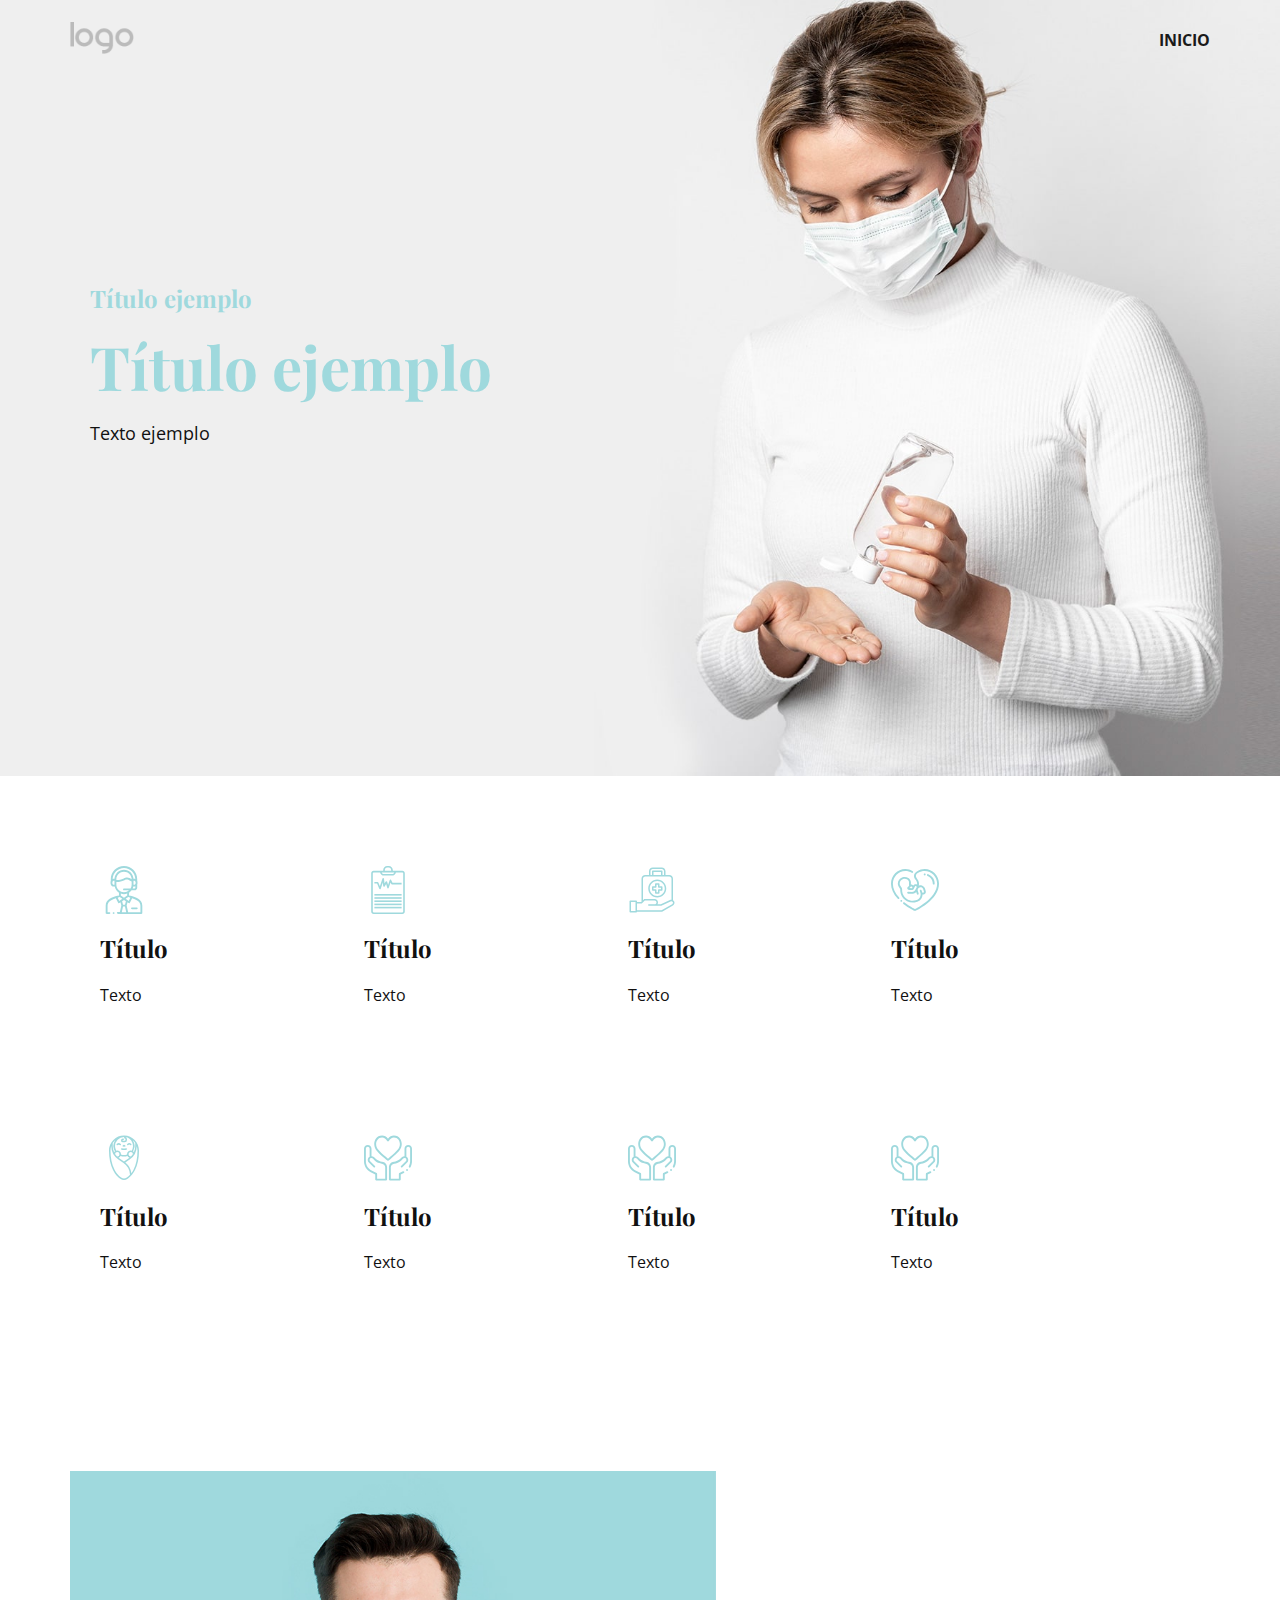
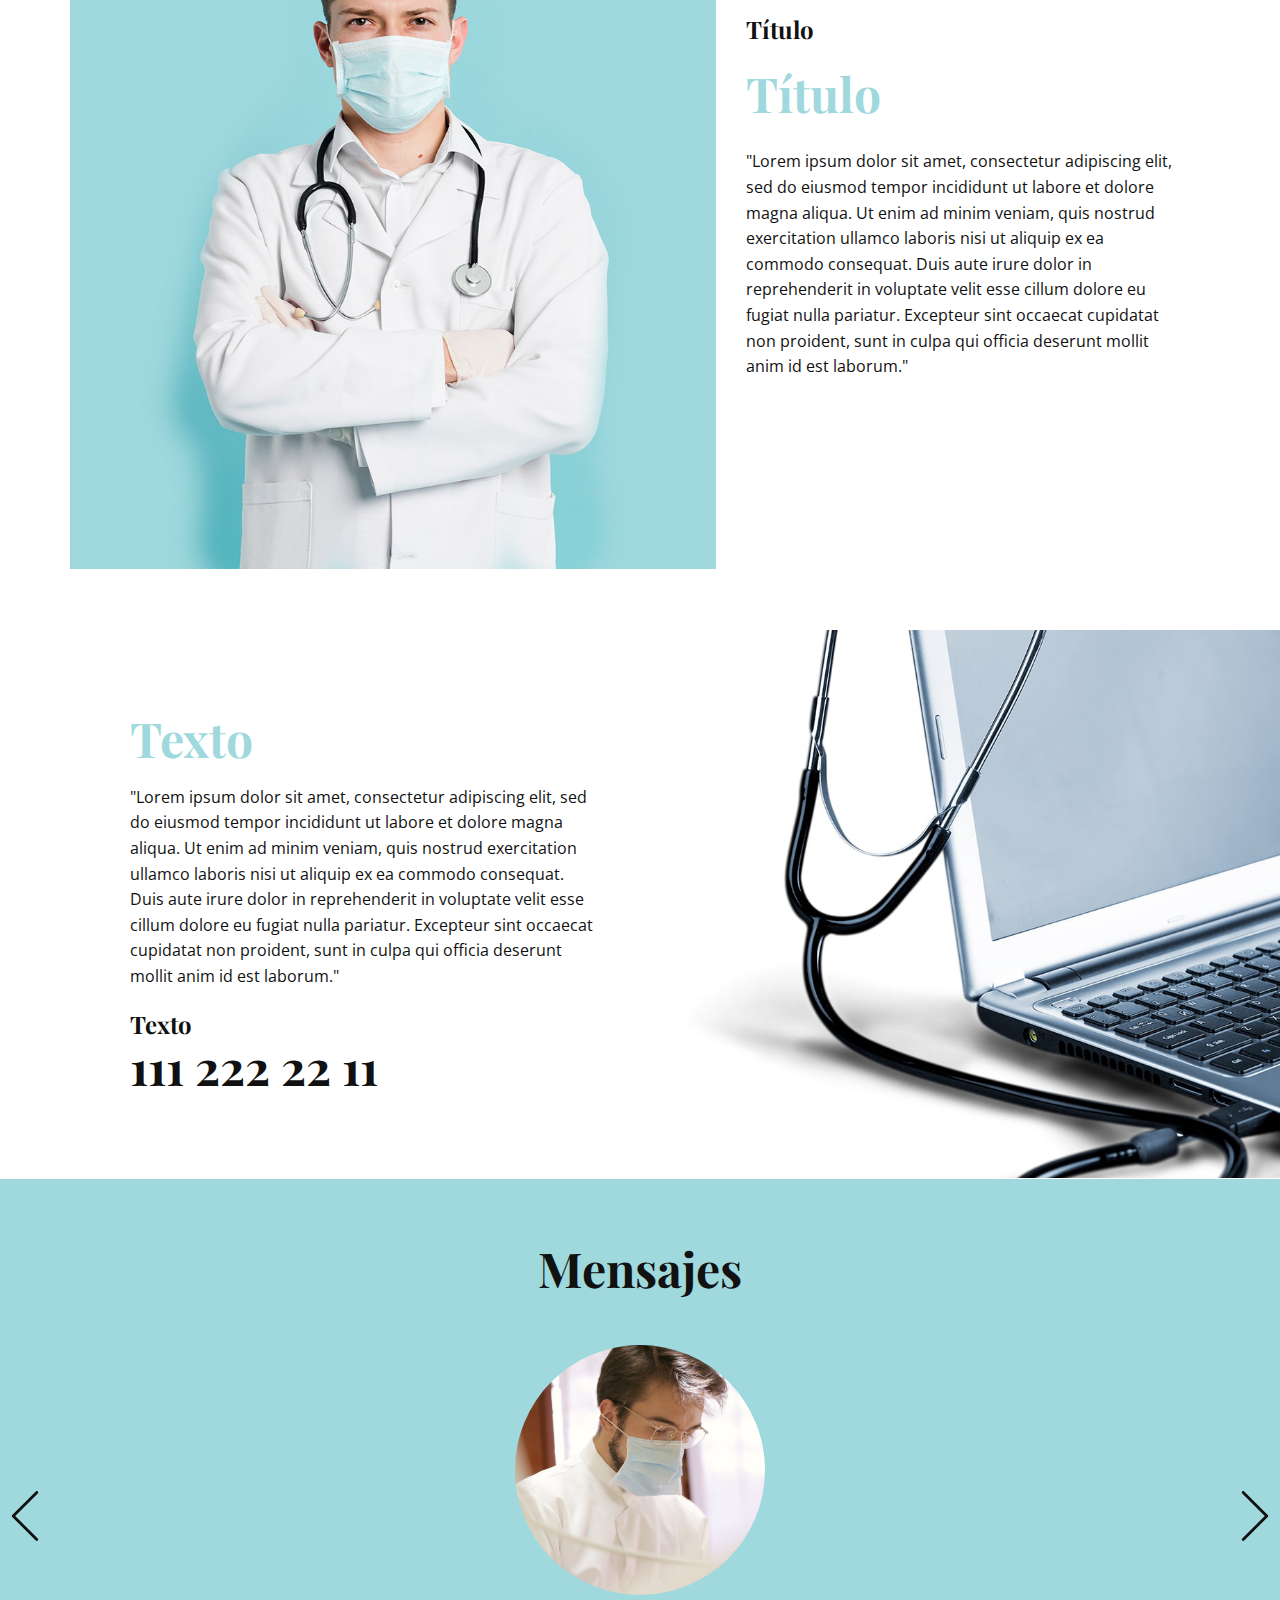
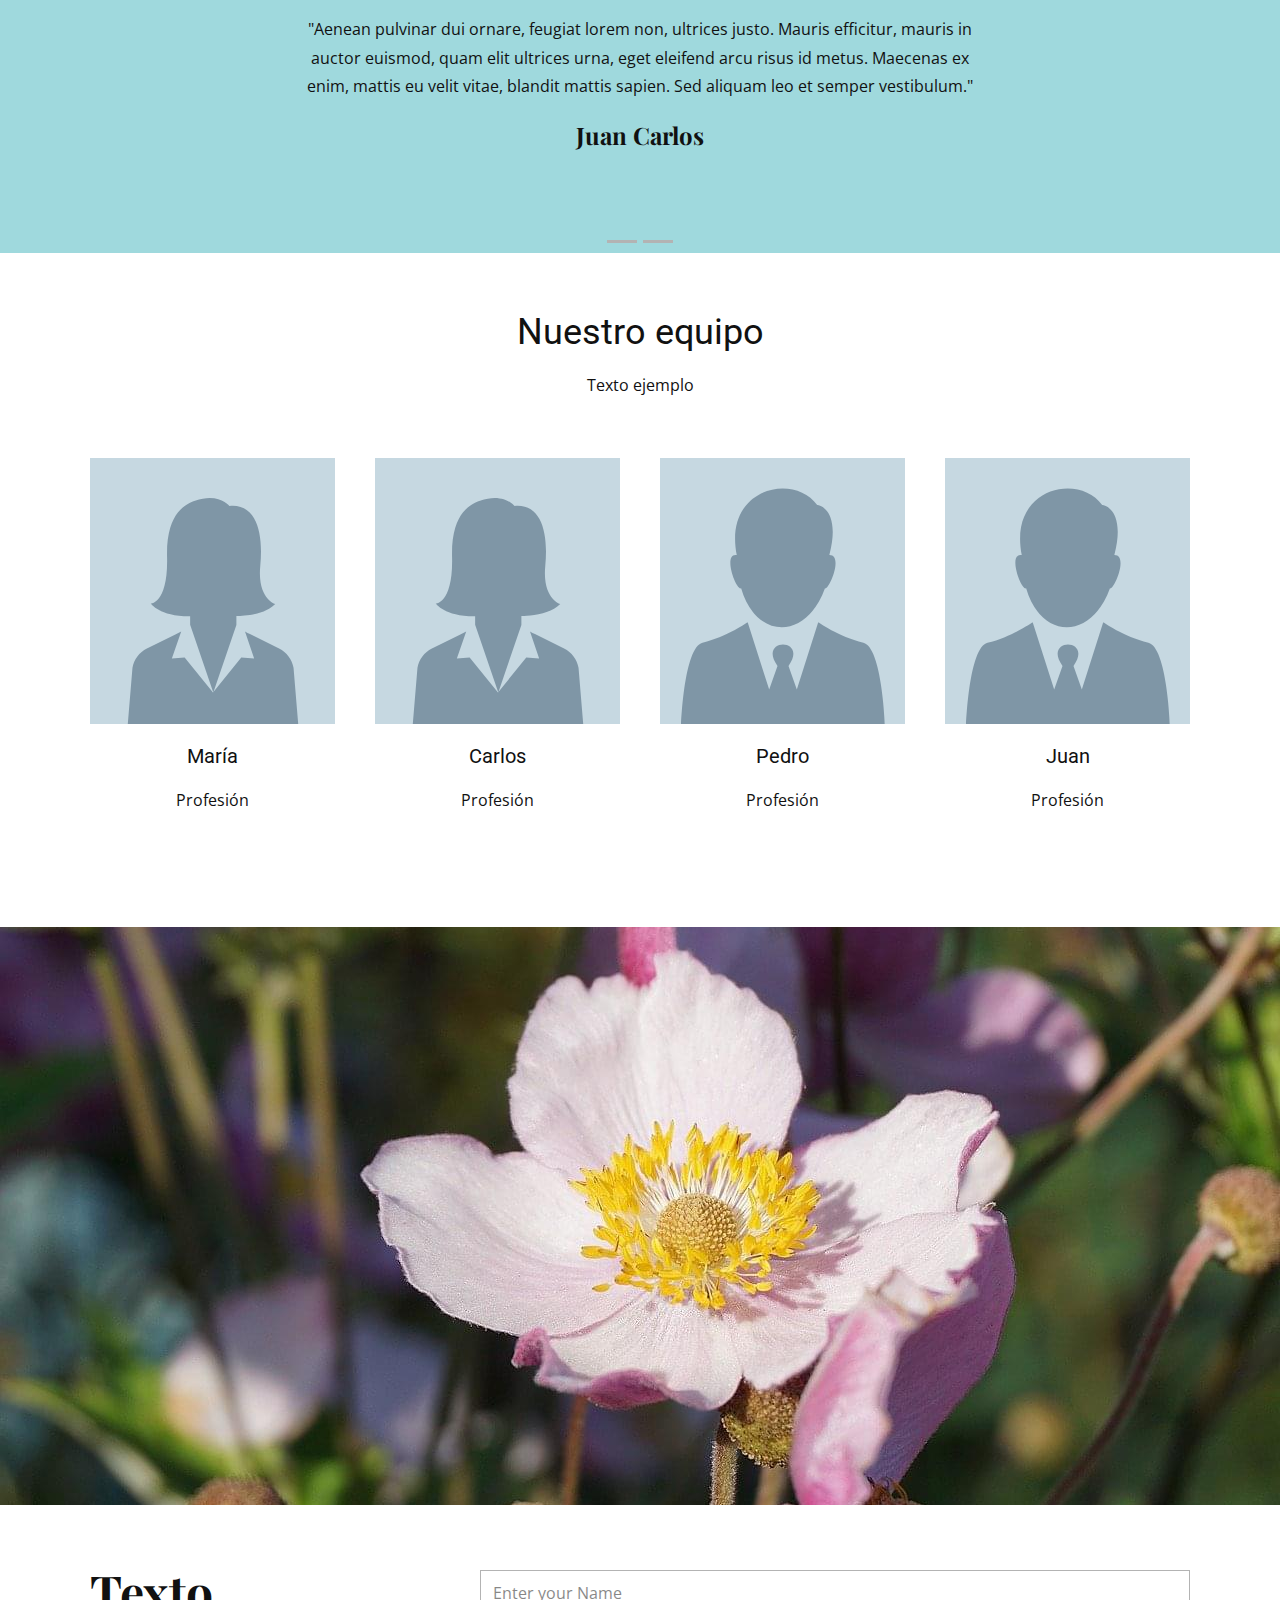
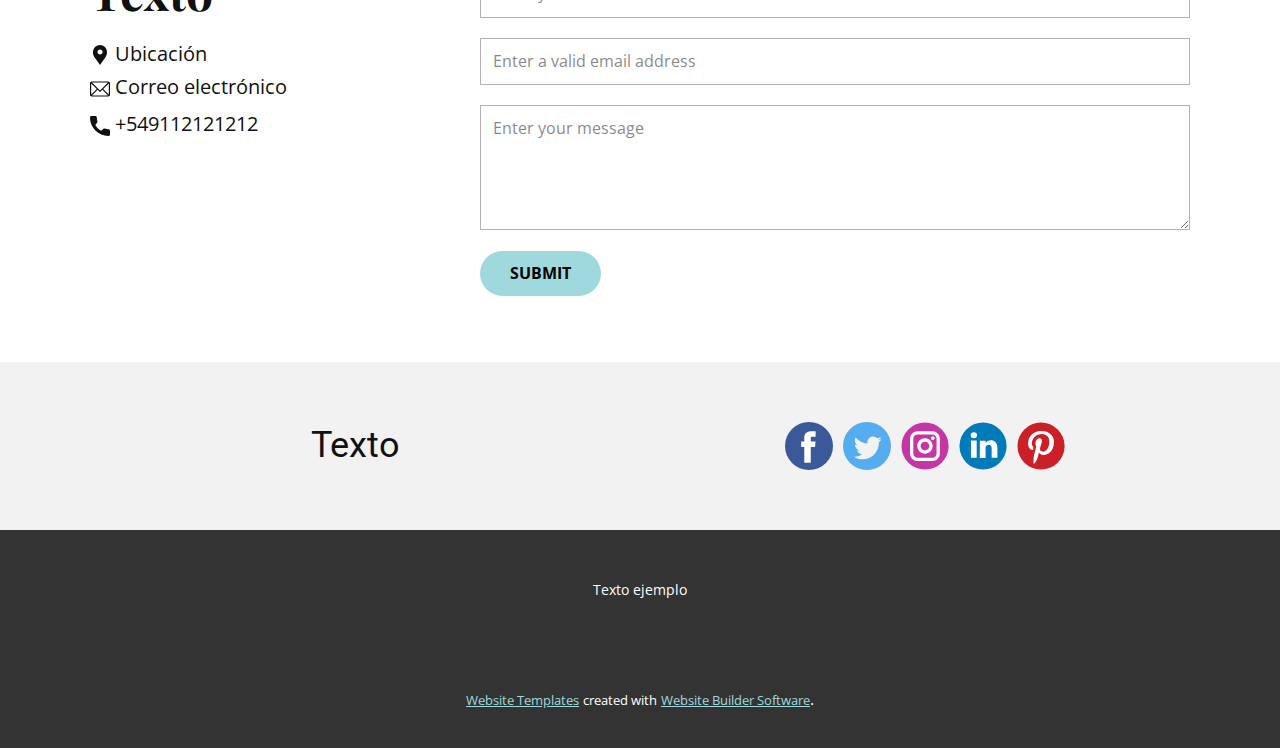
==== commit 48baf55c: "2" ====
--- a/index.html
+++ b/index.html
@@ -6,9 +6,9 @@
     <meta name="keywords" content="Quality Care, Weekly Timetable, Total Health Care, Get Online Consultation, Our Team, What people say, Make an Appointment">
     <meta name="description" content="">
     <meta name="page_type" content="np-template-header-footer-from-plugin">
-    <title>home 3</title>
+    <title>index</title>
     <link rel="stylesheet" href="nicepage.css" media="screen">
-<link rel="stylesheet" href="home-3.css" media="screen">
+<link rel="stylesheet" href="index.css" media="screen">
     <script class="u-script" type="text/javascript" src="jquery-1.9.1.min.js" defer=""></script>
     <script class="u-script" type="text/javascript" src="nicepage.js" defer=""></script>
     <meta name="generator" content="Nicepage 3.25.5, nicepage.com">
@@ -29,13 +29,15 @@
 		"@context": "http://schema.org",
 		"@type": "Organization",
 		"name": "",
+		"url": "/",
 		"logo": "images/default-logo.png"
 }</script>
     <meta name="theme-color" content="#9fd9dd">
-    <meta property="og:title" content="home 3">
+    <meta property="og:title" content="index">
     <meta property="og:type" content="website">
+    <link rel="canonical" href="/">
   </head>
-  <body class="u-body u-overlap"><header class="u-clearfix u-header u-header" id="sec-e995"><div class="u-clearfix u-sheet u-valign-middle u-sheet-1">
+  <body data-home-page="https://website738587.nicepage.io/index.html?version=9058848c-a3ee-4e58-b67f-eb0163e03e30" data-home-page-title="index" class="u-body u-overlap"><header class="u-clearfix u-header u-header" id="sec-e995"><div class="u-clearfix u-sheet u-valign-middle u-sheet-1">
         <a href="https://nicepage.com" class="u-image u-logo u-image-1">
           <img src="images/default-logo.png" class="u-logo-image u-logo-image-1">
         </a>
@@ -252,28 +254,28 @@
           <div class="u-repeater u-repeater-1">
             <div class="u-align-center u-container-style u-list-item u-repeater-item">
               <div class="u-container-layout u-similar-container u-valign-top u-container-layout-1">
-                <img alt="" class="u-expanded-width u-image u-image-default u-image-1" data-image-width="150" data-image-height="150" src="images/2.svg">
+                <img alt="" class="u-expanded-width u-image u-image-default u-image-1" data-image-width="150" data-image-height="150" src="images/1.svg">
                 <h5 class="u-text u-text-3">María</h5>
                 <p class="u-text u-text-4">Profesión</p>
               </div>
             </div>
             <div class="u-align-center u-container-style u-list-item u-repeater-item">
               <div class="u-container-layout u-similar-container u-valign-top u-container-layout-2">
-                <img alt="" class="u-expanded-width u-image u-image-default u-image-2" data-image-width="150" data-image-height="150" src="images/2.svg">
+                <img alt="" class="u-expanded-width u-image u-image-default u-image-2" data-image-width="150" data-image-height="150" src="images/1.svg">
                 <h5 class="u-text u-text-5">Carlos</h5>
                 <p class="u-text u-text-6">Profesión</p>
               </div>
             </div>
             <div class="u-align-center u-container-style u-list-item u-repeater-item">
               <div class="u-container-layout u-similar-container u-valign-top u-container-layout-3">
-                <img alt="" class="u-expanded-width u-image u-image-default u-image-3" data-image-width="150" data-image-height="150" src="images/3.svg">
+                <img alt="" class="u-expanded-width u-image u-image-default u-image-3" data-image-width="150" data-image-height="150" src="images/2.svg">
                 <h5 class="u-text u-text-7">Pedro</h5>
                 <p class="u-text u-text-8">Profesión</p>
               </div>
             </div>
             <div class="u-align-center u-container-style u-list-item u-repeater-item">
               <div class="u-container-layout u-similar-container u-valign-top u-container-layout-4">
-                <img alt="" class="u-expanded-width u-image u-image-default u-image-4" data-image-width="150" data-image-height="150" src="images/3.svg">
+                <img alt="" class="u-expanded-width u-image u-image-default u-image-4" data-image-width="150" data-image-height="150" src="images/2.svg">
                 <h5 class="u-text u-text-9">Juan</h5>
                 <p class="u-text u-text-10">Profesión</p>
               </div>
@@ -382,5 +384,16 @@
     <footer class="u-align-center u-clearfix u-footer u-grey-80 u-footer" id="sec-aeb0"><div class="u-clearfix u-sheet u-sheet-1">
         <p class="u-small-text u-text u-text-variant u-text-1">Texto ejemplo</p>
       </div></footer>
+    <section class="u-backlink u-clearfix u-grey-80">
+      <a class="u-link" href="https://nicepage.com/website-templates" target="_blank">
+        <span>Website Templates</span>
+      </a>
+      <p class="u-text">
+        <span>created with</span>
+      </p>
+      <a class="u-link" href="https://nicepage.com/" target="_blank">
+        <span>Website Builder Software</span>
+      </a>. 
+    </section>
   </body>
 </html>--- a/index.css
+++ b/index.css
@@ -0,0 +1,1405 @@
+.u-section-5-1 {
+  background-image: none;
+}
+
+.u-section-5-1 .u-sheet-1 {
+  min-height: 674px;
+}
+
+.u-section-5-1 .u-text-1 {
+  font-weight: 700;
+  font-size: 3rem;
+  width: 358px;
+  margin: 50px auto 0;
+}
+
+.u-section-5-1 .u-group-1 {
+  width: 800px;
+  min-height: 359px;
+  margin: 20px auto 60px;
+}
+
+.u-section-5-1 .u-container-layout-1 {
+  padding: 30px 60px;
+}
+
+.u-section-5-1 .u-image-1 {
+  width: 250px;
+  height: 250px;
+  object-position: 50% 22%;
+  background-position: 100% 50%;
+  background-image: url("images/pexels-photo-3779702.jpeg");
+  margin: 0 auto;
+}
+
+.u-section-5-1 .u-text-2 {
+  line-height: 1.8;
+  font-style: normal;
+  font-size: 1rem;
+  margin: 20px 0 0;
+}
+
+.u-section-5-1 .u-text-3 {
+  font-size: 1.5rem;
+  font-weight: 700;
+  margin: 20px 0 0;
+}
+
+@media (max-width: 1199px) {
+  .u-section-5-1 .u-group-1 {
+    width: 660px;
+  }
+}
+
+@media (max-width: 991px) {
+  .u-section-5-1 .u-text-1 {
+    font-size: 2.25rem;
+  }
+
+  .u-section-5-1 .u-container-layout-1 {
+    padding-left: 30px;
+    padding-right: 30px;
+  }
+}
+
+@media (max-width: 767px) {
+  .u-section-5-1 .u-group-1 {
+    width: 540px;
+  }
+
+  .u-section-5-1 .u-container-layout-1 {
+    padding-left: 10px;
+    padding-right: 10px;
+  }
+}
+
+@media (max-width: 575px) {
+  .u-section-5-1 .u-text-1 {
+    width: 340px;
+  }
+
+  .u-section-5-1 .u-group-1 {
+    width: 340px;
+  }
+}.u-section-5-2 {
+  background-image: none;
+}
+
+.u-section-5-2 .u-sheet-1 {
+  min-height: 674px;
+}
+
+.u-section-5-2 .u-group-1 {
+  width: 800px;
+  min-height: 359px;
+  margin: 60px auto;
+}
+
+.u-section-5-2 .u-container-layout-1 {
+  padding: 30px 60px;
+}
+
+.u-section-5-2 .u-image-1 {
+  width: 250px;
+  height: 250px;
+  object-position: 50% 22%;
+  background-position: 50% 1.16%;
+  background-image: url("images/pexels-photo-3714743.jpeg");
+  margin: 0 auto;
+}
+
+.u-section-5-2 .u-text-1 {
+  line-height: 1.8;
+  font-size: 1rem;
+  font-style: normal;
+  margin: 20px 0 0;
+}
+
+.u-section-5-2 .u-text-2 {
+  font-size: 1.5rem;
+  font-weight: 700;
+  margin: 20px 0 0;
+}
+
+@media (max-width: 991px) {
+  .u-section-5-2 .u-group-1 {
+    width: 720px;
+  }
+
+  .u-section-5-2 .u-container-layout-1 {
+    padding-left: 30px;
+    padding-right: 30px;
+  }
+}
+
+@media (max-width: 767px) {
+  .u-section-5-2 .u-group-1 {
+    width: 540px;
+    margin-top: 20px;
+  }
+
+  .u-section-5-2 .u-container-layout-1 {
+    padding-left: 10px;
+    padding-right: 10px;
+  }
+}
+
+@media (max-width: 575px) {
+  .u-section-5-2 .u-group-1 {
+    width: 340px;
+  }
+}.u-section-1 {
+  background-image: url("images/bg.jpg");
+  background-position: 50% 50%;
+  min-height: 776px;
+}
+
+.u-section-1 .u-layout-wrap-1 {
+  width: calc(((100% - 1140px) / 2) + 1140px);
+  margin: 0 0 0 auto;
+}
+
+.u-section-1 .u-layout-cell-1 {
+  min-height: 776px;
+}
+
+.u-section-1 .u-container-layout-1 {
+  padding: 30px 20px 70px;
+}
+
+.u-section-1 .u-text-1 {
+  letter-spacing: 0px;
+  font-weight: 700;
+  font-size: 1.5rem;
+  text-transform: none;
+  margin: 254px 20px 0 0;
+}
+
+.u-section-1 .u-text-2 {
+  font-weight: 700;
+  font-size: 3.75rem;
+  font-family: "Playfair Display", serif;
+  margin: 20px 0 0;
+}
+
+.u-section-1 .u-text-3 {
+  font-size: 1.125rem;
+  font-style: normal;
+  margin: 20px 20px 0 0;
+}
+
+.u-section-1 .u-image-1 {
+  min-height: 776px;
+  background-image: url("images/sd-min.jpg");
+  background-position: 0% 50%;
+}
+
+@media (max-width: 1199px) {
+  .u-section-1 {
+    min-height: 618px;
+  }
+
+  .u-section-1 .u-layout-wrap-1 {
+    width: calc(((100% - 940px) / 2) + 940px);
+  }
+
+  .u-section-1 .u-layout-cell-1 {
+    min-height: 664px;
+  }
+
+  .u-section-1 .u-text-1 {
+    margin-right: 0;
+  }
+
+  .u-section-1 .u-text-2 {
+    font-size: 3rem;
+  }
+
+  .u-section-1 .u-text-3 {
+    margin-right: 0;
+  }
+
+  .u-section-1 .u-image-1 {
+    min-height: 621px;
+  }
+}
+
+@media (max-width: 991px) {
+  .u-section-1 {
+    min-height: 276px;
+  }
+
+  .u-section-1 .u-layout-wrap-1 {
+    width: calc(((100% - 720px) / 2) + 720px);
+  }
+
+  .u-section-1 .u-layout-cell-1 {
+    min-height: 100px;
+  }
+
+  .u-section-1 .u-image-1 {
+    min-height: 461px;
+  }
+}
+
+@media (max-width: 767px) {
+  .u-section-1 {
+    min-height: 1060px;
+  }
+
+  .u-section-1 .u-layout-wrap-1 {
+    width: calc(((100% - 540px) / 2) + 540px);
+    margin-bottom: -874px;
+  }
+
+  .u-section-1 .u-container-layout-1 {
+    padding: 50px 10px 30px;
+  }
+
+  .u-section-1 .u-image-1 {
+    min-height: 648px;
+  }
+}
+
+@media (max-width: 575px) {
+  .u-section-1 {
+    min-height: 820px;
+  }
+
+  .u-section-1 .u-layout-wrap-1 {
+    width: calc(((100% - 340px) / 2) + 340px);
+    margin-bottom: 0;
+  }
+
+  .u-section-1 .u-image-1 {
+    min-height: 408px;
+  }
+}.u-section-2 .u-sheet-1 {
+  min-height: 635px;
+}
+
+.u-section-2 .u-list-1 {
+  width: 1035px;
+  margin: 60px auto 60px 0;
+}
+
+.u-section-2 .u-repeater-1 {
+  grid-template-columns: repeat(4, calc(25% - 15px));
+  min-height: 515px;
+  grid-gap: 20px;
+}
+
+.u-section-2 .u-container-layout-1 {
+  padding: 30px;
+}
+
+.u-section-2 .u-icon-1 {
+  height: 48px;
+  width: 48px;
+  margin: 0 auto 0 0;
+}
+
+.u-section-2 .u-text-1 {
+  font-size: 1.5rem;
+  font-weight: 700;
+  margin: 20px 0 0;
+}
+
+.u-section-2 .u-text-2 {
+  margin: 20px 0 0;
+}
+
+.u-section-2 .u-container-layout-2 {
+  padding: 30px;
+}
+
+.u-section-2 .u-icon-2 {
+  height: 48px;
+  width: 48px;
+  margin: 0 auto 0 0;
+}
+
+.u-section-2 .u-text-3 {
+  font-size: 1.5rem;
+  font-weight: 700;
+  margin: 20px 0 0;
+}
+
+.u-section-2 .u-text-4 {
+  margin: 20px 0 0;
+}
+
+.u-section-2 .u-container-layout-3 {
+  padding: 30px;
+}
+
+.u-section-2 .u-icon-3 {
+  height: 48px;
+  width: 48px;
+  margin: 0 auto 0 0;
+}
+
+.u-section-2 .u-text-5 {
+  font-size: 1.5rem;
+  font-weight: 700;
+  margin: 20px 0 0;
+}
+
+.u-section-2 .u-text-6 {
+  margin: 20px 0 0;
+}
+
+.u-section-2 .u-container-layout-4 {
+  padding: 30px;
+}
+
+.u-section-2 .u-icon-4 {
+  height: 48px;
+  width: 48px;
+  margin: 0 auto 0 0;
+}
+
+.u-section-2 .u-text-7 {
+  font-size: 1.5rem;
+  font-weight: 700;
+  margin: 20px 0 0;
+}
+
+.u-section-2 .u-text-8 {
+  margin: 20px 0 0;
+}
+
+.u-section-2 .u-container-layout-5 {
+  padding: 30px;
+}
+
+.u-section-2 .u-icon-5 {
+  height: 48px;
+  width: 48px;
+  margin: 0 auto 0 0;
+}
+
+.u-section-2 .u-text-9 {
+  font-size: 1.5rem;
+  font-weight: 700;
+  margin: 20px 0 0;
+}
+
+.u-section-2 .u-text-10 {
+  margin: 20px 0 0;
+}
+
+.u-section-2 .u-container-layout-6 {
+  padding: 30px;
+}
+
+.u-section-2 .u-icon-6 {
+  height: 48px;
+  width: 48px;
+  margin: 0 auto 0 0;
+}
+
+.u-section-2 .u-text-11 {
+  font-size: 1.5rem;
+  font-weight: 700;
+  margin: 20px 0 0;
+}
+
+.u-section-2 .u-text-12 {
+  margin: 20px 0 0;
+}
+
+.u-section-2 .u-container-layout-7 {
+  padding: 30px;
+}
+
+.u-section-2 .u-icon-7 {
+  height: 48px;
+  width: 48px;
+  margin: 0 auto 0 0;
+}
+
+.u-section-2 .u-text-13 {
+  font-size: 1.5rem;
+  font-weight: 700;
+  margin: 20px 0 0;
+}
+
+.u-section-2 .u-text-14 {
+  margin: 20px 0 0;
+}
+
+.u-section-2 .u-container-layout-8 {
+  padding: 30px;
+}
+
+.u-section-2 .u-icon-8 {
+  height: 48px;
+  width: 48px;
+  margin: 0 auto 0 0;
+}
+
+.u-section-2 .u-text-15 {
+  font-size: 1.5rem;
+  font-weight: 700;
+  margin: 20px 0 0;
+}
+
+.u-section-2 .u-text-16 {
+  margin: 20px 0 0;
+}
+
+@media (max-width: 1199px) {
+  .u-section-2 .u-sheet-1 {
+    min-height: 662px;
+  }
+
+  .u-section-2 .u-list-1 {
+    width: 637px;
+    height: auto;
+  }
+
+  .u-section-2 .u-repeater-1 {
+    grid-template-columns: repeat(3, calc(33.3333% - 13.3333px));
+    min-height: 468px;
+  }
+}
+
+@media (max-width: 991px) {
+  .u-section-2 .u-sheet-1 {
+    min-height: 1110px;
+  }
+
+  .u-section-2 .u-list-1 {
+    margin-top: 20px;
+    margin-left: 42px;
+  }
+
+  .u-section-2 .u-repeater-1 {
+    grid-template-columns: repeat(2, calc(50% - 10px));
+    min-height: 1434px;
+  }
+}
+
+@media (max-width: 767px) {
+  .u-section-2 .u-sheet-1 {
+    min-height: 721px;
+  }
+
+  .u-section-2 .u-list-1 {
+    width: 540px;
+    margin-left: 0;
+  }
+
+  .u-section-2 .u-repeater-1 {
+    grid-template-columns: repeat(1, 100%);
+  }
+
+  .u-section-2 .u-container-layout-1 {
+    padding-left: 10px;
+    padding-right: 10px;
+  }
+
+  .u-section-2 .u-container-layout-2 {
+    padding-left: 10px;
+    padding-right: 10px;
+  }
+
+  .u-section-2 .u-container-layout-3 {
+    padding-left: 10px;
+    padding-right: 10px;
+  }
+
+  .u-section-2 .u-container-layout-4 {
+    padding-left: 10px;
+    padding-right: 10px;
+  }
+
+  .u-section-2 .u-container-layout-5 {
+    padding-left: 10px;
+    padding-right: 10px;
+  }
+
+  .u-section-2 .u-container-layout-6 {
+    padding-left: 10px;
+    padding-right: 10px;
+  }
+
+  .u-section-2 .u-container-layout-7 {
+    padding-left: 10px;
+    padding-right: 10px;
+  }
+
+  .u-section-2 .u-container-layout-8 {
+    padding-left: 10px;
+    padding-right: 10px;
+  }
+}
+
+@media (max-width: 575px) {
+  .u-section-2 .u-list-1 {
+    width: 340px;
+  }
+}.u-section-3 .u-sheet-1 {
+  min-height: 662px;
+}
+
+.u-section-3 .u-layout-wrap-1 {
+  width: 1140px;
+  margin: 60px auto;
+}
+
+.u-section-3 .u-image-1 {
+  min-height: 698px;
+  background-image: url("images/2e69aabe-c496-6658-d688-2612508a6b44.jpg");
+  background-position: 50% 61.92%;
+}
+
+.u-section-3 .u-container-layout-1 {
+  padding: 30px 0 30px 40px;
+}
+
+.u-section-3 .u-layout-cell-2 {
+  min-height: 698px;
+}
+
+.u-section-3 .u-container-layout-2 {
+  padding: 30px;
+}
+
+.u-section-3 .u-text-1 {
+  font-size: 1.5rem;
+  line-height: 1.4;
+  letter-spacing: normal;
+  font-weight: 700;
+  font-family: "Playfair Display", serif;
+  margin: 112px 0 0;
+}
+
+.u-section-3 .u-text-2 {
+  letter-spacing: normal;
+  font-weight: 700;
+  font-size: 3rem;
+  text-transform: none;
+  font-family: "Playfair Display", serif;
+  margin: 20px 0 0;
+}
+
+.u-section-3 .u-text-3 {
+  font-size: 1rem;
+  margin: 30px 0 0;
+}
+
+@media (max-width: 1199px) {
+  .u-section-3 .u-sheet-1 {
+    min-height: 584px;
+  }
+
+  .u-section-3 .u-layout-wrap-1 {
+    width: 940px;
+  }
+
+  .u-section-3 .u-image-1 {
+    min-height: 576px;
+  }
+
+  .u-section-3 .u-layout-cell-2 {
+    min-height: 576px;
+  }
+}
+
+@media (max-width: 991px) {
+  .u-section-3 .u-sheet-1 {
+    min-height: 353px;
+  }
+
+  .u-section-3 .u-layout-wrap-1 {
+    width: 720px;
+  }
+
+  .u-section-3 .u-image-1 {
+    min-height: 441px;
+  }
+
+  .u-section-3 .u-container-layout-1 {
+    padding-left: 30px;
+  }
+
+  .u-section-3 .u-layout-cell-2 {
+    min-height: 100px;
+  }
+
+  .u-section-3 .u-text-2 {
+    font-size: 2.25rem;
+  }
+}
+
+@media (max-width: 767px) {
+  .u-section-3 .u-sheet-1 {
+    min-height: 648px;
+  }
+
+  .u-section-3 .u-layout-wrap-1 {
+    width: 540px;
+  }
+
+  .u-section-3 .u-image-1 {
+    min-height: 584px;
+  }
+
+  .u-section-3 .u-container-layout-1 {
+    padding-left: 10px;
+  }
+
+  .u-section-3 .u-container-layout-2 {
+    padding-left: 10px;
+    padding-right: 10px;
+  }
+}
+
+@media (max-width: 575px) {
+  .u-section-3 .u-sheet-1 {
+    min-height: 432px;
+  }
+
+  .u-section-3 .u-layout-wrap-1 {
+    width: 340px;
+  }
+
+  .u-section-3 .u-image-1 {
+    min-height: 368px;
+  }
+}.u-section-4 {
+  min-height: 549px;
+}
+
+.u-section-4 .u-layout-wrap-1 {
+  width: calc(((100% - 1140px) / 2) + 1140px);
+  margin: 1px 0 1px auto;
+}
+
+.u-section-4 .u-layout-cell-1 {
+  min-height: 548px;
+}
+
+.u-section-4 .u-container-layout-1 {
+  padding: 60px;
+}
+
+.u-section-4 .u-text-1 {
+  font-weight: 700;
+  font-size: 3rem;
+  font-family: "Playfair Display", serif;
+  margin: 0;
+}
+
+.u-section-4 .u-text-2 {
+  margin: 20px 0 0;
+}
+
+.u-section-4 .u-text-3 {
+  font-size: 1.5rem;
+  font-weight: 700;
+  margin: 20px 173px 0 0;
+}
+
+.u-section-4 .u-image-1 {
+  min-height: 548px;
+  background-image: url("images/min.jpg");
+  background-position: 50% 100%;
+}
+
+.u-section-4 .u-container-layout-2 {
+  padding: 30px;
+}
+
+@media (max-width: 1199px) {
+  .u-section-4 {
+    min-height: 597px;
+  }
+
+  .u-section-4 .u-layout-wrap-1 {
+    width: calc(((100% - 940px) / 2) + 940px);
+  }
+
+  .u-section-4 .u-layout-cell-1 {
+    min-height: 631px;
+  }
+
+  .u-section-4 .u-text-3 {
+    margin-right: 76px;
+  }
+
+  .u-section-4 .u-image-1 {
+    min-height: 631px;
+  }
+}
+
+@media (max-width: 991px) {
+  .u-section-4 {
+    min-height: 490px;
+  }
+
+  .u-section-4 .u-layout-wrap-1 {
+    width: calc(((100% - 720px) / 2) + 720px);
+  }
+
+  .u-section-4 .u-layout-cell-1 {
+    min-height: 524px;
+  }
+
+  .u-section-4 .u-container-layout-1 {
+    padding: 30px;
+  }
+
+  .u-section-4 .u-text-1 {
+    font-size: 2.25rem;
+  }
+
+  .u-section-4 .u-text-3 {
+    margin-right: 30px;
+  }
+
+  .u-section-4 .u-image-1 {
+    min-height: 524px;
+  }
+}
+
+@media (max-width: 767px) {
+  .u-section-4 {
+    min-height: 1193px;
+  }
+
+  .u-section-4 .u-layout-wrap-1 {
+    width: calc(((100% - 540px) / 2) + 540px);
+    margin-top: 0;
+    margin-bottom: 0;
+  }
+
+  .u-section-4 .u-layout-cell-1 {
+    min-height: 434px;
+  }
+
+  .u-section-4 .u-container-layout-1 {
+    padding-right: 50px;
+    padding-left: 10px;
+  }
+
+  .u-section-4 .u-image-1 {
+    min-height: 793px;
+  }
+
+  .u-section-4 .u-container-layout-2 {
+    padding-left: 10px;
+    padding-right: 10px;
+  }
+}
+
+@media (max-width: 575px) {
+  .u-section-4 .u-layout-wrap-1 {
+    width: calc(((100% - 340px) / 2) + 340px);
+    margin-top: 1px;
+    margin-bottom: 1px;
+  }
+
+  .u-section-4 .u-layout-cell-1 {
+    min-height: 395px;
+  }
+
+  .u-section-4 .u-text-3 {
+    margin-right: 0;
+  }
+
+  .u-section-4 .u-image-1 {
+    min-height: 643px;
+  }
+}.u-block-6ccf-1 {
+  background-image: none;
+}
+
+.u-block-6ccf-2 {
+  position: absolute;
+  bottom: 10px;
+}
+
+.u-block-6ccf-3 {
+  position: absolute;
+  left: 0;
+  width: 50px;
+  height: 50px;
+}
+
+.u-block-6ccf-4 {
+  position: absolute;
+  right: 0;
+  width: 50px;
+  height: 50px;
+}.u-section-6 .u-sheet-1 {
+  min-height: 674px;
+}
+
+.u-section-6 .u-text-1 {
+  margin: 60px auto 0;
+}
+
+.u-section-6 .u-text-2 {
+  width: 740px;
+  margin: 20px auto 0;
+}
+
+.u-section-6 .u-list-1 {
+  grid-template-rows: repeat(1, auto);
+  width: 1140px;
+  margin: 30px 0 60px;
+}
+
+.u-section-6 .u-repeater-1 {
+  grid-template-columns: repeat(4, 25%);
+  min-height: 415px;
+  grid-gap: 0px;
+}
+
+.u-section-6 .u-container-layout-1 {
+  padding: 30px 20px;
+}
+
+.u-section-6 .u-image-1 {
+  height: 266px;
+  margin: 0 auto 0 0;
+}
+
+.u-section-6 .u-text-3 {
+  margin: 20px 0 0;
+}
+
+.u-section-6 .u-text-4 {
+  margin: 20px 0 0;
+}
+
+.u-section-6 .u-container-layout-2 {
+  padding: 30px 20px;
+}
+
+.u-section-6 .u-image-2 {
+  height: 266px;
+  margin: 0 auto 0 0;
+}
+
+.u-section-6 .u-text-5 {
+  margin: 20px 0 0;
+}
+
+.u-section-6 .u-text-6 {
+  margin: 20px 0 0;
+}
+
+.u-section-6 .u-container-layout-3 {
+  padding: 30px 20px;
+}
+
+.u-section-6 .u-image-3 {
+  height: 266px;
+  margin: 0 auto 0 0;
+}
+
+.u-section-6 .u-text-7 {
+  margin: 20px 0 0;
+}
+
+.u-section-6 .u-text-8 {
+  margin: 20px 0 0;
+}
+
+.u-section-6 .u-container-layout-4 {
+  padding: 30px 20px;
+}
+
+.u-section-6 .u-image-4 {
+  height: 266px;
+  margin: 0 auto 0 0;
+}
+
+.u-section-6 .u-text-9 {
+  margin: 20px 0 0;
+}
+
+.u-section-6 .u-text-10 {
+  margin: 20px 0 0;
+}
+
+@media (max-width: 1199px) {
+  .u-section-6 .u-sheet-1 {
+    min-height: 601px;
+  }
+
+  .u-section-6 .u-text-1 {
+    width: 740px;
+  }
+
+  .u-section-6 .u-list-1 {
+    width: 940px;
+  }
+
+  .u-section-6 .u-image-1 {
+    height: 212px;
+    margin-right: initial;
+    margin-left: initial;
+  }
+
+  .u-section-6 .u-image-2 {
+    height: 212px;
+    margin-right: initial;
+    margin-left: initial;
+  }
+
+  .u-section-6 .u-image-3 {
+    height: 212px;
+    margin-right: initial;
+    margin-left: initial;
+  }
+
+  .u-section-6 .u-image-4 {
+    height: 212px;
+    margin-right: initial;
+    margin-left: initial;
+  }
+}
+
+@media (max-width: 991px) {
+  .u-section-6 .u-text-1 {
+    width: 720px;
+  }
+
+  .u-section-6 .u-text-2 {
+    width: 720px;
+  }
+
+  .u-section-6 .u-list-1 {
+    width: 720px;
+  }
+
+  .u-section-6 .u-repeater-1 {
+    grid-template-columns: repeat(2, 50%);
+  }
+
+  .u-section-6 .u-image-1 {
+    height: 348px;
+    margin-right: initial;
+    margin-left: initial;
+  }
+
+  .u-section-6 .u-image-2 {
+    height: 348px;
+    margin-right: initial;
+    margin-left: initial;
+  }
+
+  .u-section-6 .u-image-3 {
+    height: 348px;
+    margin-right: initial;
+    margin-left: initial;
+  }
+
+  .u-section-6 .u-image-4 {
+    height: 348px;
+    margin-right: initial;
+    margin-left: initial;
+  }
+}
+
+@media (max-width: 767px) {
+  .u-section-6 .u-text-1 {
+    width: 540px;
+  }
+
+  .u-section-6 .u-text-2 {
+    width: 540px;
+  }
+
+  .u-section-6 .u-list-1 {
+    width: 540px;
+  }
+
+  .u-section-6 .u-repeater-1 {
+    grid-template-columns: repeat(1, 100%);
+  }
+
+  .u-section-6 .u-container-layout-1 {
+    padding-left: 10px;
+    padding-right: 10px;
+  }
+
+  .u-section-6 .u-image-1 {
+    height: 566px;
+    margin-right: initial;
+    margin-left: initial;
+  }
+
+  .u-section-6 .u-container-layout-2 {
+    padding-left: 10px;
+    padding-right: 10px;
+  }
+
+  .u-section-6 .u-image-2 {
+    height: 566px;
+    margin-right: initial;
+    margin-left: initial;
+  }
+
+  .u-section-6 .u-container-layout-3 {
+    padding-left: 10px;
+    padding-right: 10px;
+  }
+
+  .u-section-6 .u-image-3 {
+    height: 566px;
+    margin-right: initial;
+    margin-left: initial;
+  }
+
+  .u-section-6 .u-container-layout-4 {
+    padding-left: 10px;
+    padding-right: 10px;
+  }
+
+  .u-section-6 .u-image-4 {
+    height: 566px;
+    margin-right: initial;
+    margin-left: initial;
+  }
+}
+
+@media (max-width: 575px) {
+  .u-section-6 .u-text-1 {
+    width: 340px;
+  }
+
+  .u-section-6 .u-text-2 {
+    width: 340px;
+  }
+
+  .u-section-6 .u-list-1 {
+    width: 340px;
+  }
+
+  .u-section-6 .u-image-1 {
+    height: 348px;
+    margin-right: initial;
+    margin-left: initial;
+  }
+
+  .u-section-6 .u-image-2 {
+    height: 348px;
+    margin-right: initial;
+    margin-left: initial;
+  }
+
+  .u-section-6 .u-image-3 {
+    height: 348px;
+    margin-right: initial;
+    margin-left: initial;
+  }
+
+  .u-section-6 .u-image-4 {
+    height: 348px;
+    margin-right: initial;
+    margin-left: initial;
+  }
+}.u-section-7 {
+  background-image: none;
+  min-height: 892px;
+}
+
+.u-section-7 .u-image-1 {
+  height: 578px;
+  margin: 0 auto 0 0;
+}
+
+.u-section-7 .u-layout-wrap-1 {
+  width: 1140px;
+  margin: 35px auto;
+}
+
+.u-section-7 .u-layout-cell-1 {
+  min-height: 417px;
+}
+
+.u-section-7 .u-container-layout-1 {
+  padding: 30px 20px;
+}
+
+.u-section-7 .u-text-1 {
+  font-size: 3rem;
+  font-weight: 700;
+  margin: -5px 0 0;
+}
+
+.u-section-7 .u-text-2 {
+  font-size: 1.25rem;
+  margin: 20px 0 0;
+}
+
+.u-section-7 .u-icon-1 {
+  color: rgb(17, 17, 17) !important;
+  margin-top: 3px;
+}
+
+.u-section-7 .u-text-3 {
+  font-size: 1.25rem;
+  margin: 0;
+}
+
+.u-section-7 .u-icon-2 {
+  color: rgb(17, 17, 17) !important;
+  margin-top: 3px;
+}
+
+.u-section-7 .u-btn-1 {
+  background-image: none;
+  border-style: none;
+  font-size: 1.25rem;
+  margin: 3px auto 0 0;
+  padding: 0;
+}
+
+.u-section-7 .u-layout-cell-2 {
+  min-height: 274px;
+}
+
+.u-section-7 .u-container-layout-2 {
+  padding: 30px 20px;
+}
+
+.u-section-7 .u-form-1 {
+  margin: 0;
+}
+
+.u-section-7 .u-form-group-1 {
+  width: 100%;
+}
+
+.u-section-7 .u-form-group-2 {
+  width: 100%;
+}
+
+.u-section-7 .u-form-group-3 {
+  width: 100%;
+}
+
+.u-section-7 .u-form-group-4 {
+  width: 100%;
+}
+
+.u-section-7 .u-btn-2 {
+  text-transform: uppercase;
+  font-weight: 700;
+}
+
+@media (max-width: 1199px) {
+  .u-section-7 .u-image-1 {
+    margin-right: initial;
+    margin-left: initial;
+  }
+
+  .u-section-7 .u-layout-wrap-1 {
+    width: 940px;
+  }
+
+  .u-section-7 .u-layout-cell-1 {
+    min-height: 395px;
+  }
+
+  .u-section-7 .u-layout-cell-2 {
+    min-height: 209px;
+  }
+}
+
+@media (max-width: 991px) {
+  .u-section-7 .u-layout-wrap-1 {
+    width: 720px;
+  }
+
+  .u-section-7 .u-layout-cell-1 {
+    min-height: 100px;
+  }
+
+  .u-section-7 .u-text-1 {
+    font-size: 2.25rem;
+  }
+
+  .u-section-7 .u-layout-cell-2 {
+    min-height: 100px;
+  }
+}
+
+@media (max-width: 767px) {
+  .u-section-7 {
+    min-height: 931px;
+  }
+
+  .u-section-7 .u-image-1 {
+    height: 441px;
+    margin-right: initial;
+    margin-left: initial;
+  }
+
+  .u-section-7 .u-layout-wrap-1 {
+    width: 540px;
+  }
+
+  .u-section-7 .u-container-layout-1 {
+    padding-left: 10px;
+    padding-right: 10px;
+    padding-bottom: 0;
+  }
+
+  .u-section-7 .u-container-layout-2 {
+    padding-left: 10px;
+    padding-right: 10px;
+  }
+}
+
+@media (max-width: 575px) {
+  .u-section-7 .u-layout-wrap-1 {
+    width: 340px;
+  }
+}.u-section-8 {
+  background-image: none;
+}
+
+.u-section-8 .u-sheet-1 {
+  min-height: 168px;
+}
+
+.u-section-8 .u-layout-wrap-1 {
+  margin: 30px auto 30px 0;
+}
+
+.u-section-8 .u-layout-cell-1 {
+  min-height: 108px;
+}
+
+.u-section-8 .u-container-layout-1 {
+  padding: 30px 60px;
+}
+
+.u-section-8 .u-text-1 {
+  font-size: 2.25rem;
+  margin: 0 auto;
+}
+
+.u-section-8 .u-layout-cell-2 {
+  min-height: 108px;
+}
+
+.u-section-8 .u-container-layout-2 {
+  padding: 29px 60px;
+}
+
+.u-section-8 .u-social-icons-1 {
+  height: 48px;
+  min-height: 16px;
+  width: 280px;
+  min-width: 120px;
+  margin: 0 auto;
+}
+
+.u-section-8 .u-icon-1 {
+  color: rgb(59, 89, 152) !important;
+}
+
+.u-section-8 .u-icon-2 {
+  color: rgb(17, 17, 17) !important;
+}
+
+.u-section-8 .u-icon-3 {
+  height: 100%;
+  color: rgb(197, 54, 164) !important;
+}
+
+.u-section-8 .u-icon-4 {
+  height: 100%;
+  color: rgb(0, 122, 185) !important;
+}
+
+.u-section-8 .u-icon-5 {
+  height: 100%;
+  color: rgb(203, 32, 39) !important;
+}
+
+@media (max-width: 1199px) {
+  .u-section-8 .u-sheet-1 {
+    min-height: 149px;
+  }
+
+  .u-section-8 .u-layout-wrap-1 {
+    margin-right: initial;
+    margin-left: initial;
+  }
+
+  .u-section-8 .u-layout-cell-1 {
+    min-height: 89px;
+  }
+
+  .u-section-8 .u-layout-cell-2 {
+    min-height: 89px;
+  }
+}
+
+@media (max-width: 991px) {
+  .u-section-8 .u-sheet-1 {
+    min-height: 160px;
+  }
+
+  .u-section-8 .u-layout-cell-1 {
+    min-height: 100px;
+  }
+
+  .u-section-8 .u-container-layout-1 {
+    padding-left: 30px;
+    padding-right: 30px;
+  }
+
+  .u-section-8 .u-layout-cell-2 {
+    min-height: 68px;
+  }
+
+  .u-section-8 .u-container-layout-2 {
+    padding-left: 30px;
+    padding-right: 30px;
+  }
+}
+
+@media (max-width: 767px) {
+  .u-section-8 .u-sheet-1 {
+    min-height: 262px;
+  }
+
+  .u-section-8 .u-container-layout-1 {
+    padding-left: 10px;
+    padding-right: 10px;
+  }
+
+  .u-section-8 .u-layout-cell-2 {
+    min-height: 102px;
+  }
+
+  .u-section-8 .u-container-layout-2 {
+    padding-left: 10px;
+    padding-right: 10px;
+  }
+}
+
+@media (max-width: 575px) {
+  .u-section-8 .u-sheet-1 {
+    min-height: 224px;
+  }
+
+  .u-section-8 .u-text-1 {
+    font-size: 1.875rem;
+  }
+
+  .u-section-8 .u-layout-cell-2 {
+    min-height: 64px;
+  }
+}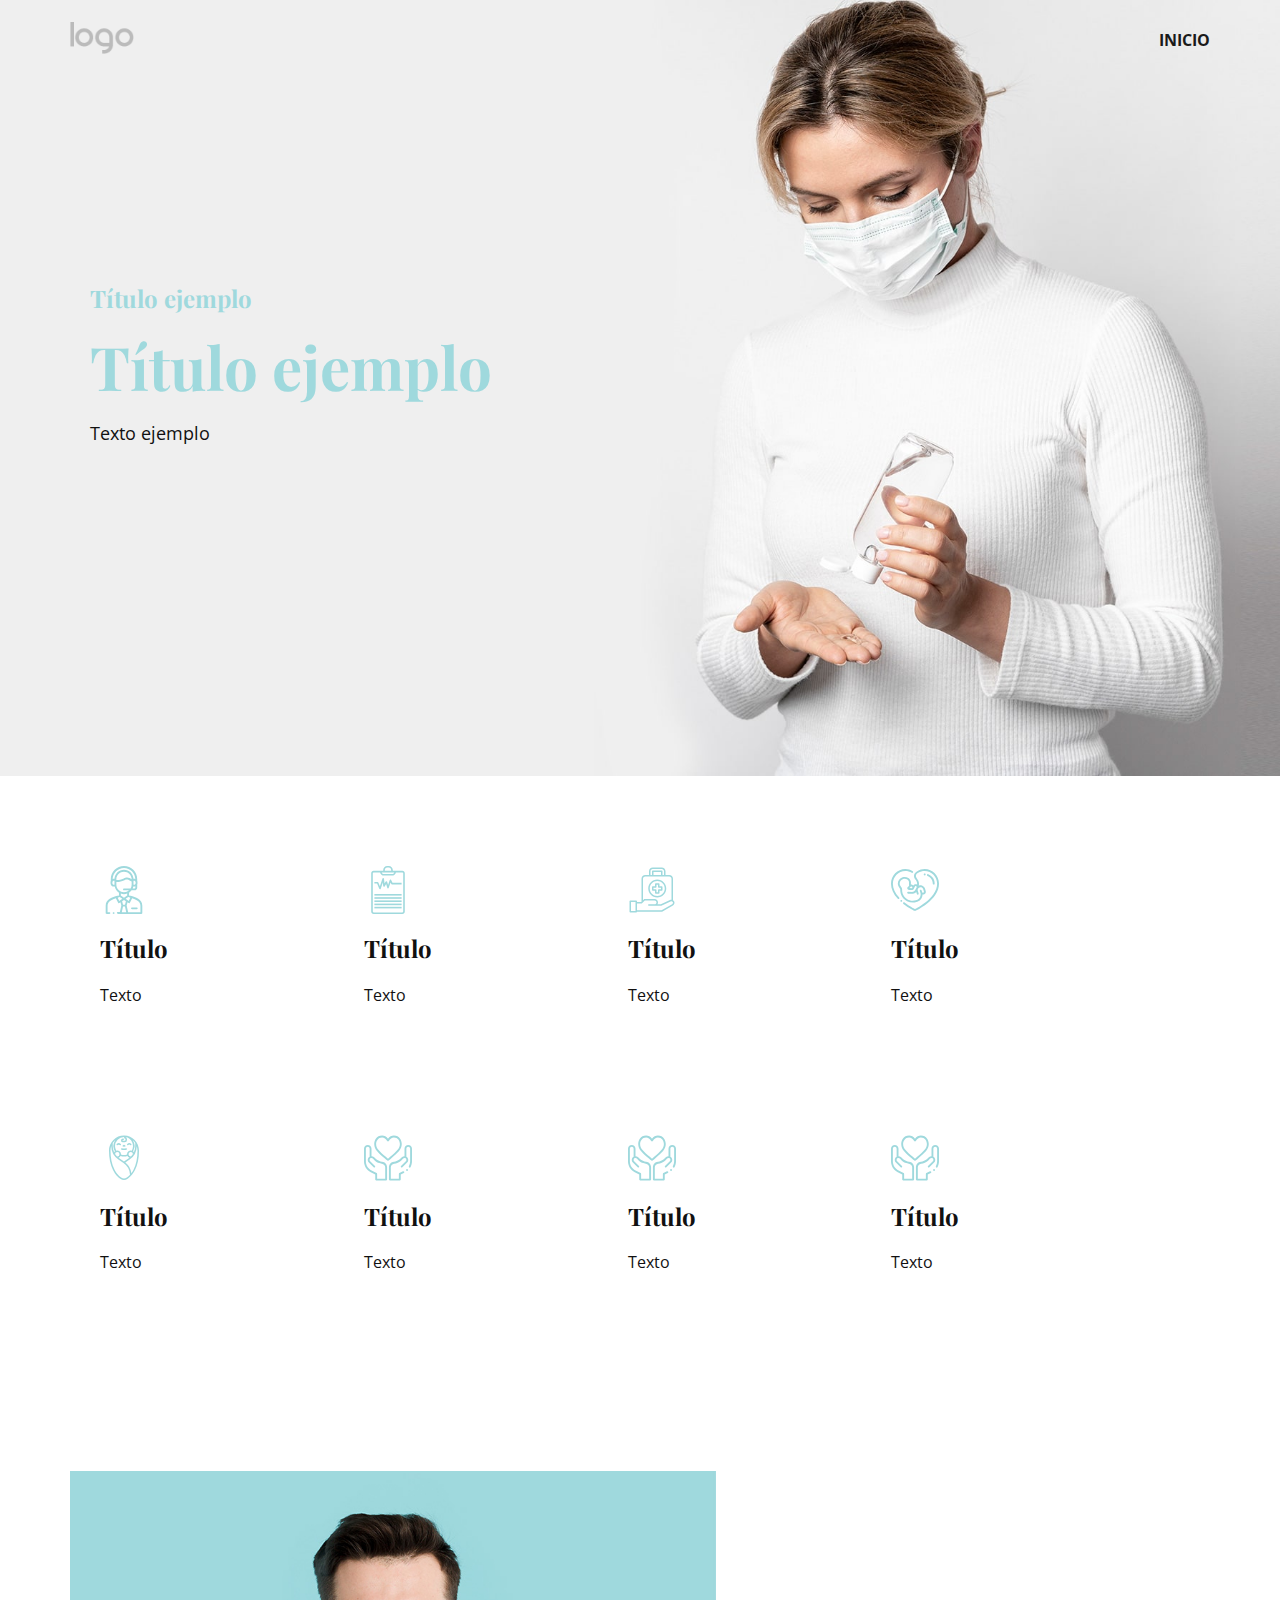
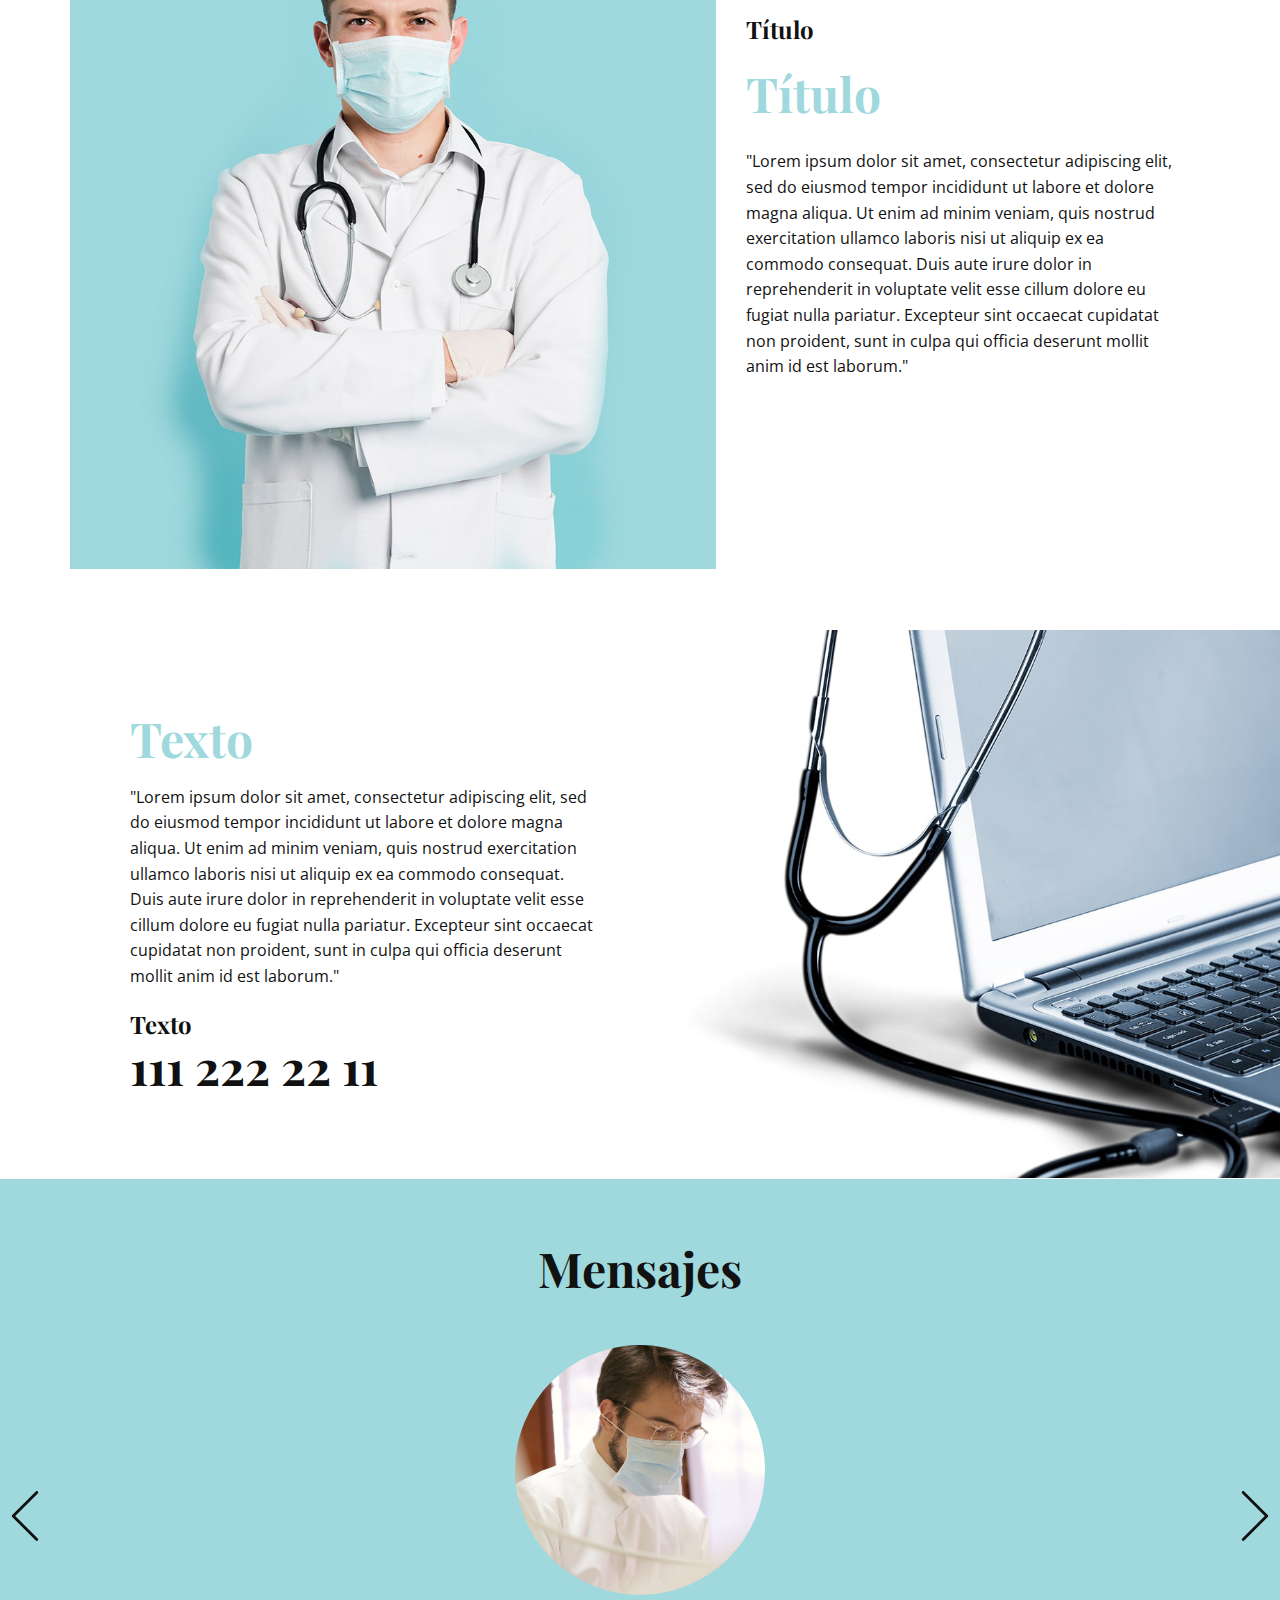
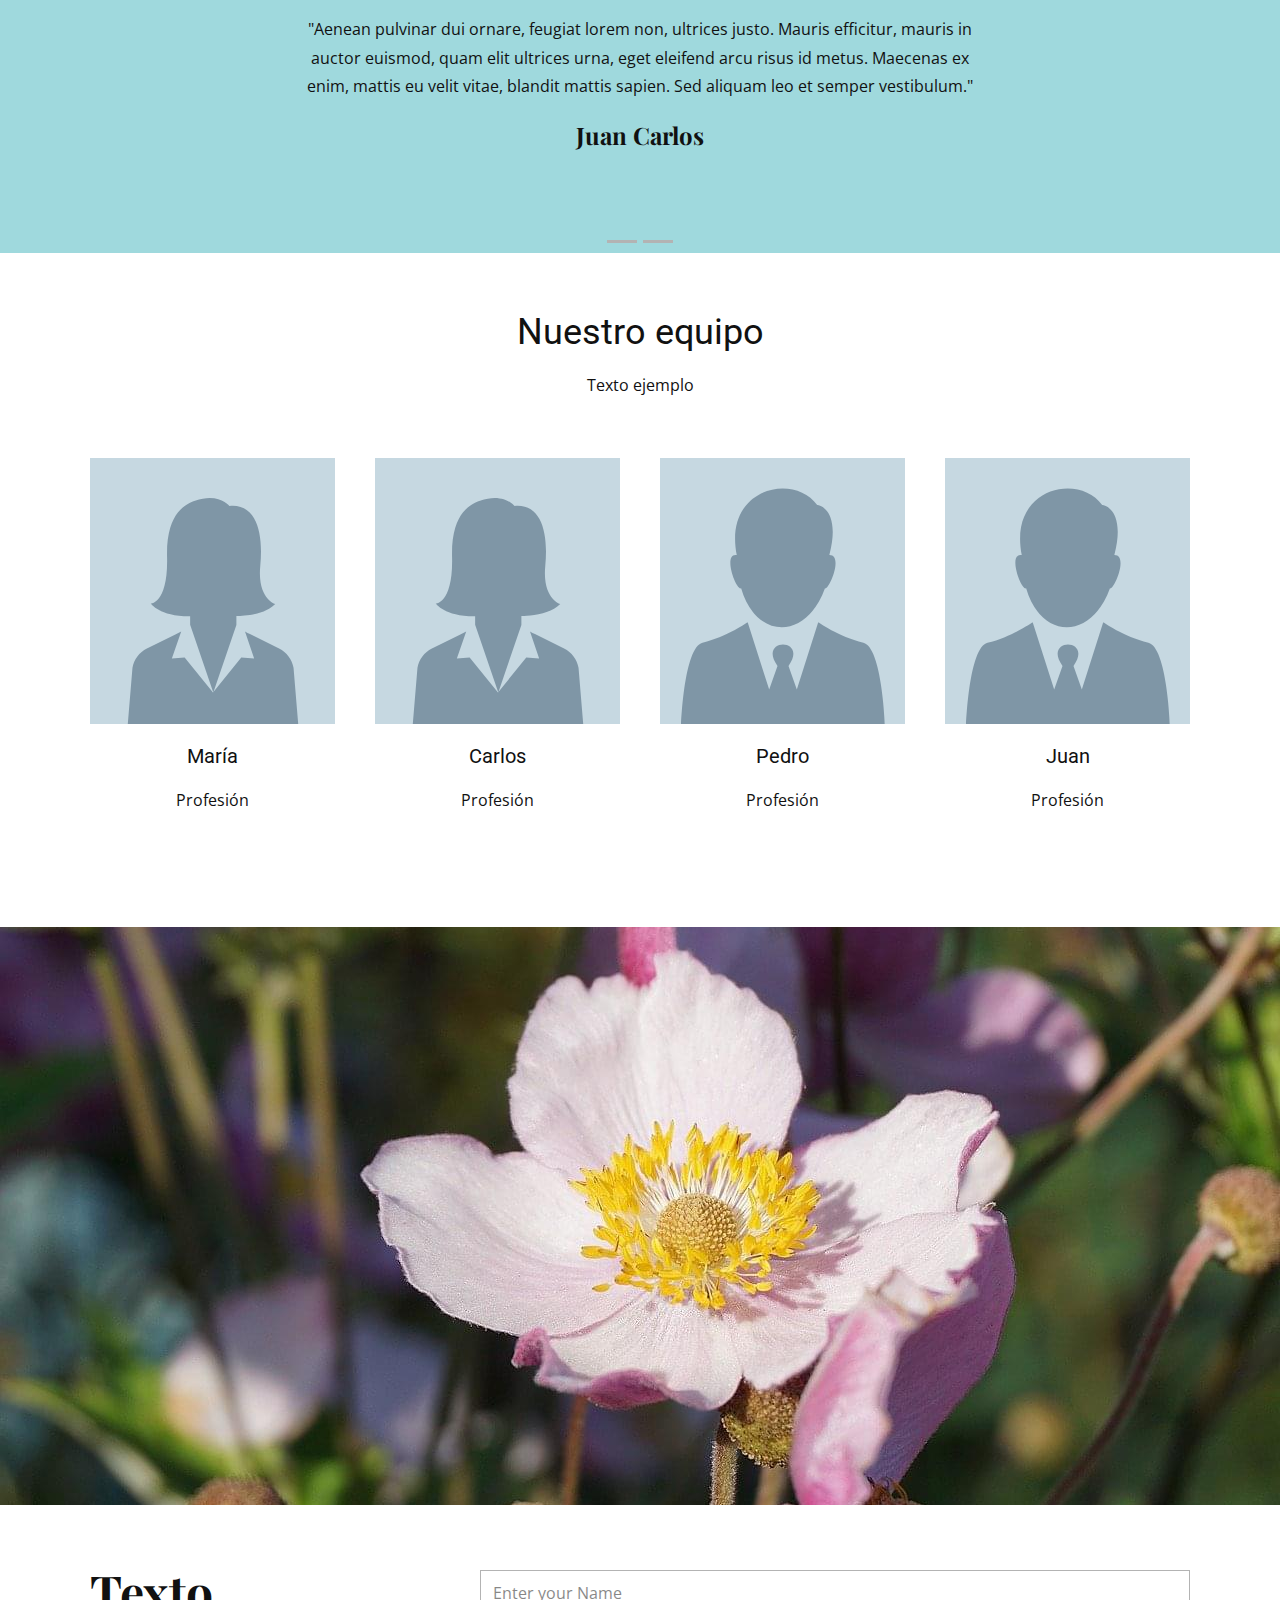
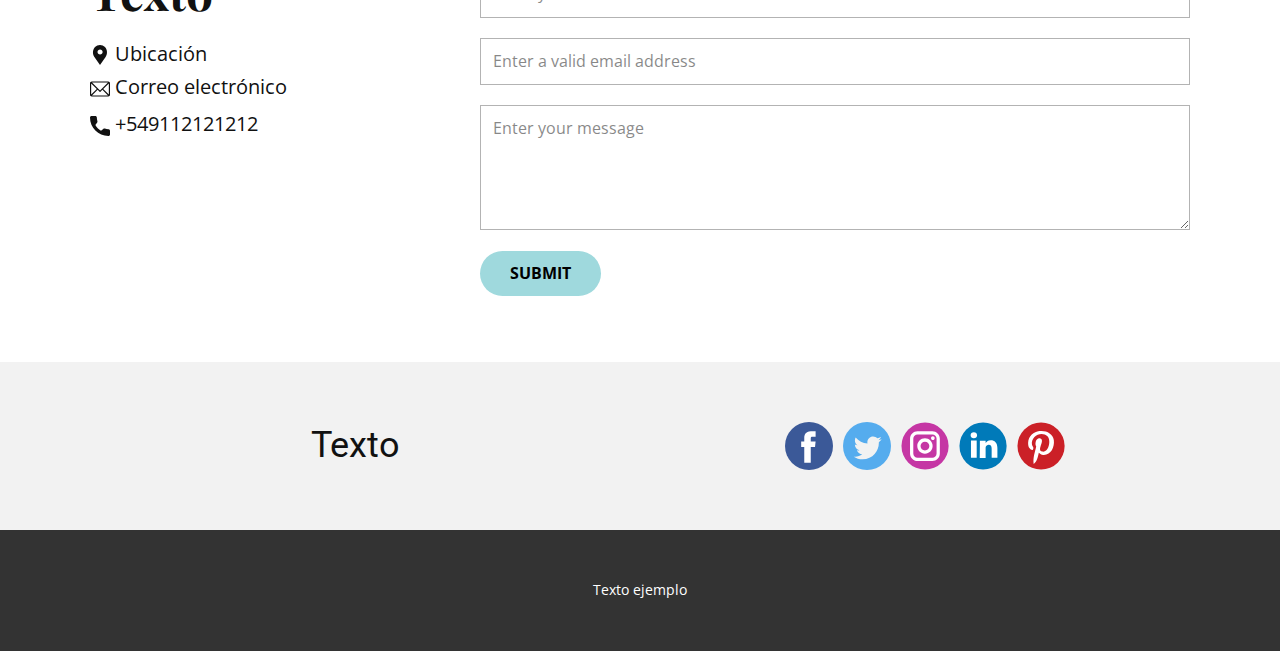
==== commit c1761b14: "asd" ====
--- a/index.html
+++ b/index.html
@@ -384,16 +384,5 @@
     <footer class="u-align-center u-clearfix u-footer u-grey-80 u-footer" id="sec-aeb0"><div class="u-clearfix u-sheet u-sheet-1">
         <p class="u-small-text u-text u-text-variant u-text-1">Texto ejemplo</p>
       </div></footer>
-    <section class="u-backlink u-clearfix u-grey-80">
-      <a class="u-link" href="https://nicepage.com/website-templates" target="_blank">
-        <span>Website Templates</span>
-      </a>
-      <p class="u-text">
-        <span>created with</span>
-      </p>
-      <a class="u-link" href="https://nicepage.com/" target="_blank">
-        <span>Website Builder Software</span>
-      </a>. 
-    </section>
   </body>
 </html>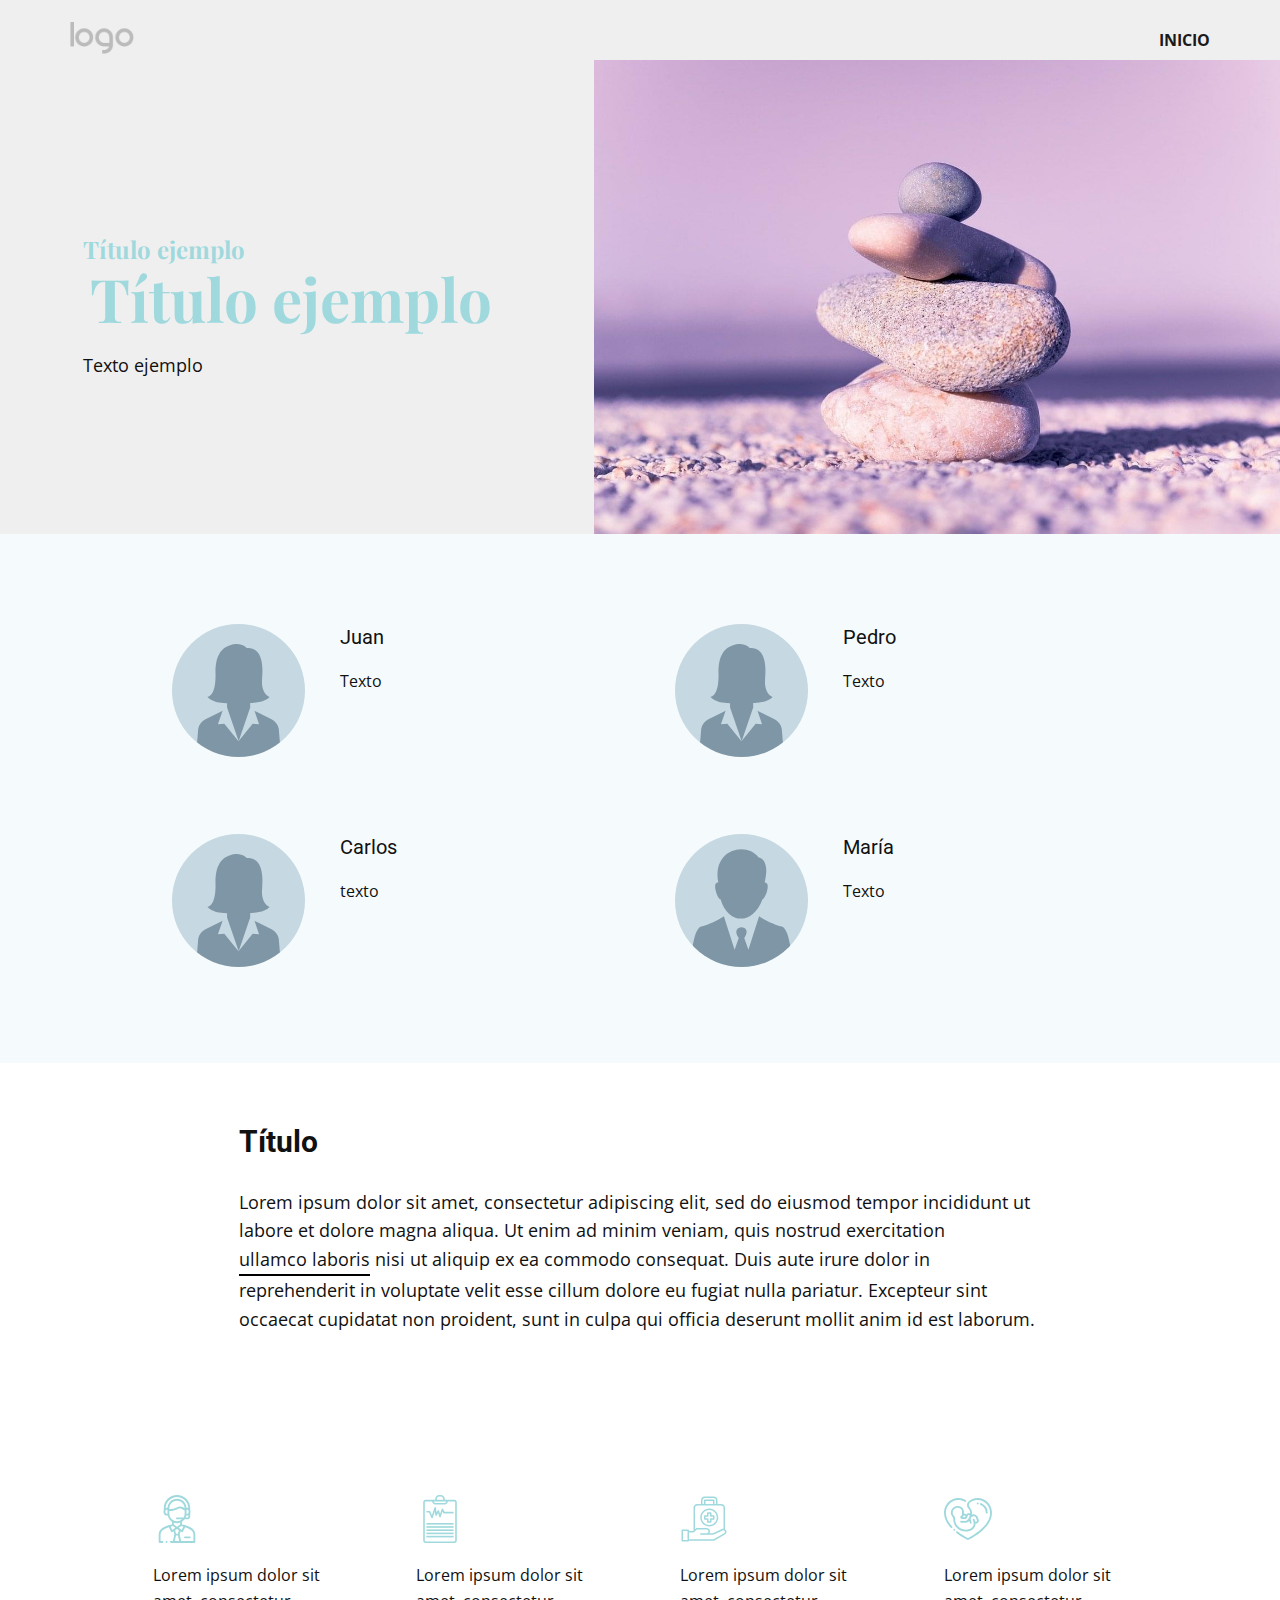
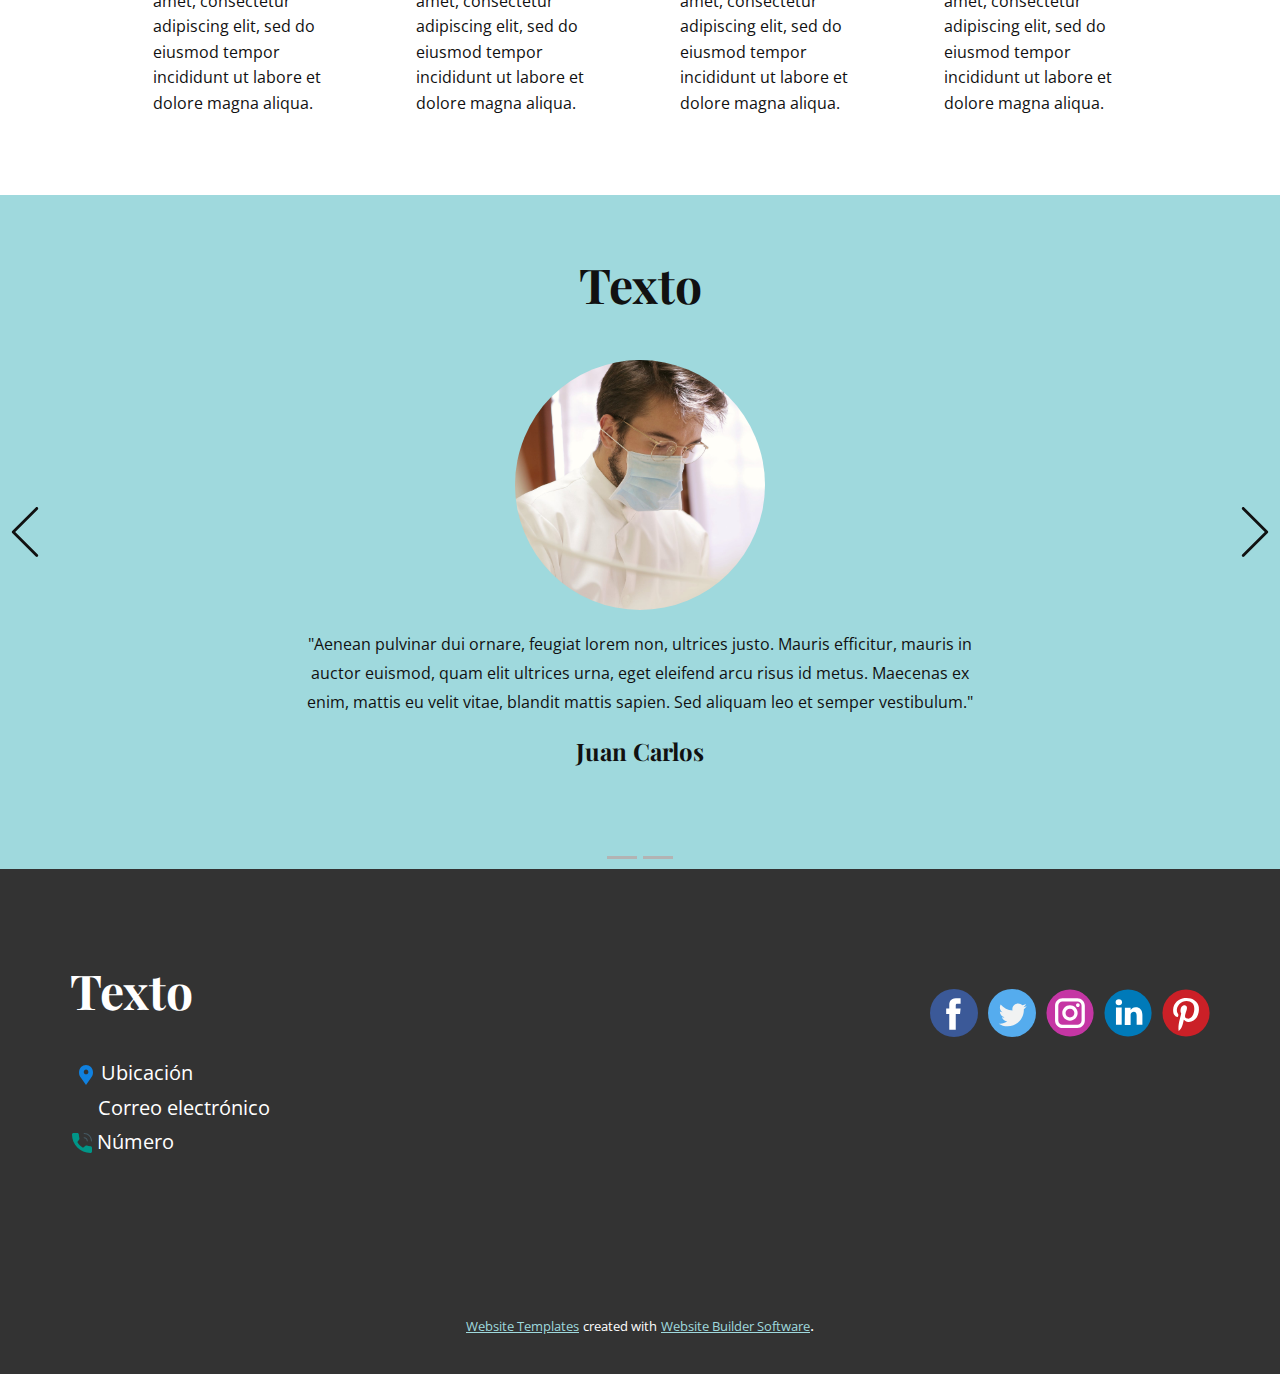
==== commit d741f800: "123123" ====
--- a/index.html
+++ b/index.html
@@ -22,22 +22,27 @@
     
     
     
-    
-    
-    
     <script type="application/ld+json">{
 		"@context": "http://schema.org",
 		"@type": "Organization",
 		"name": "",
 		"url": "/",
-		"logo": "images/default-logo.png"
+		"logo": "images/default-logo.png",
+		"sameAs": [
+				"https://facebook.com/name",
+				"https://twitter.com/name"
+		]
 }</script>
     <meta name="theme-color" content="#9fd9dd">
+    <link rel="canonical" href="/">
+    <meta name="twitter:site" content="@">
+    <meta name="twitter:card" content="summary_large_image">
+    <meta name="twitter:title" content="index">
+    <meta name="twitter:description" content="">
     <meta property="og:title" content="index">
     <meta property="og:type" content="website">
-    <link rel="canonical" href="/">
   </head>
-  <body data-home-page="https://website738587.nicepage.io/index.html?version=9058848c-a3ee-4e58-b67f-eb0163e03e30" data-home-page-title="index" class="u-body u-overlap"><header class="u-clearfix u-header u-header" id="sec-e995"><div class="u-clearfix u-sheet u-valign-middle u-sheet-1">
+  <body data-home-page="https://website738587.nicepage.io/index.html?version=980662b4-bfc5-465f-bd5b-744233deb751" data-home-page-title="index" class="u-body u-overlap"><header class="u-clearfix u-header u-header" id="sec-e995"><div class="u-clearfix u-sheet u-valign-middle u-sheet-1">
         <a href="https://nicepage.com" class="u-image u-logo u-image-1">
           <img src="images/default-logo.png" class="u-logo-image u-logo-image-1">
         </a>
@@ -77,14 +82,63 @@
                 <p class="u-text u-text-3">Texto ejemplo</p>
               </div>
             </div>
-            <div class="u-container-style u-image u-layout-cell u-right-cell u-size-32-md u-size-32-sm u-size-32-xs u-size-33-lg u-size-34-xl u-image-1">
+            <div class="u-container-style u-image u-layout-cell u-right-cell u-size-32-md u-size-32-sm u-size-32-xs u-size-33-lg u-size-34-xl u-image-1" data-image-width="1280" data-image-height="853">
               <div class="u-container-layout u-valign-bottom"></div>
             </div>
           </div>
         </div>
       </div>
     </section>
-    <section class="u-clearfix u-section-2" id="sec-e779">
+    <section class="u-align-center u-clearfix u-palette-1-light-3 u-section-2" id="sec-ac9e">
+      <div class="u-clearfix u-sheet u-valign-middle-lg u-valign-middle-md u-valign-middle-sm u-valign-middle-xl u-sheet-1">
+        <div class="u-expanded-width-md u-list u-list-1">
+          <div class="u-repeater u-repeater-1">
+            <div class="u-align-left u-container-style u-list-item u-repeater-item">
+              <div class="u-container-layout u-similar-container u-valign-top u-container-layout-1">
+                <div alt="" class="u-image u-image-circle u-image-1" data-image-width="881" data-image-height="1080"></div>
+                <h5 class="u-text u-text-1">Juan</h5>
+                <p class="u-text u-text-2">Texto</p>
+              </div>
+            </div>
+            <div class="u-align-left u-container-style u-list-item u-repeater-item">
+              <div class="u-container-layout u-similar-container u-valign-top u-container-layout-2">
+                <div alt="" class="u-image u-image-circle u-image-2" data-image-width="881" data-image-height="1080"></div>
+                <h5 class="u-text u-text-3">Pedro</h5>
+                <p class="u-text u-text-4">Texto</p>
+              </div>
+            </div>
+            <div class="u-align-left u-container-style u-list-item u-repeater-item">
+              <div class="u-container-layout u-similar-container u-valign-top u-container-layout-3">
+                <div alt="" class="u-image u-image-circle u-image-3" data-image-width="881" data-image-height="1080"></div>
+                <h5 class="u-text u-text-5">Carlos</h5>
+                <p class="u-text u-text-6">texto</p>
+              </div>
+            </div>
+            <div class="u-align-left u-container-style u-list-item u-repeater-item">
+              <div class="u-container-layout u-similar-container u-valign-top u-container-layout-4">
+                <div alt="" class="u-image u-image-circle u-image-4" data-image-width="881" data-image-height="1080"></div>
+                <h5 class="u-text u-text-7">María</h5>
+                <p class="u-text u-text-8">Texto</p>
+              </div>
+            </div>
+          </div>
+        </div>
+      </div>
+    </section>
+    <section class="u-clearfix u-white u-section-3" id="sec-d3b3">
+      <div class="u-clearfix u-sheet u-valign-middle u-sheet-1">
+        <h3 class="u-text u-text-1">Título</h3>
+        <p class="u-text u-text-2">Lorem ipsum dolor sit amet, consectetur adipiscing elit, sed do eiusmod 
+tempor incididunt ut labore et dolore magna aliqua. Ut enim ad minim 
+veniam, quis nostrud exercitation <a href="" class="u-border-2 u-border-black u-border-hover-palette-1-base u-btn u-button-style u-none u-text-body-color u-btn-1">ullamco laboris</a> nisi ut aliquip ex ea 
+commodo consequat. Duis aute irure dolor in reprehenderit in voluptate 
+velit esse cillum dolore eu fugiat nulla pariatur. Excepteur sint 
+occaecat cupidatat non proident, sunt in culpa qui officia deserunt 
+mollit anim id est laborum. 
+        </p>
+      </div>
+    </section>
+    <section class="u-clearfix u-section-4" id="sec-e779">
       <div class="u-clearfix u-sheet u-sheet-1">
         <div class="u-list u-list-1">
           <div class="u-repeater u-repeater-1">
@@ -92,8 +146,8 @@
               <div class="u-container-layout u-similar-container u-container-layout-1"><span class="u-icon u-icon-circle u-text-palette-1-base u-icon-1"><svg class="u-svg-link" preserveAspectRatio="xMidYMin slice" viewBox="0 0 511.998 511.998" style=""><use xlink:href="#svg-db3d"></use></svg><svg xmlns="http://www.w3.org/2000/svg" xmlns:xlink="http://www.w3.org/1999/xlink" version="1.1" xml:space="preserve" class="u-svg-content" viewBox="0 0 511.998 511.998" id="svg-db3d"><g><g><path d="m451.317 423.77c-1.138-69.583-72.282-90.141-124.23-105.152-6.061-1.751-11.89-3.436-17.352-5.118v-28.705c10.62-6.657 19.926-15.224 27.433-25.217h31.644c15.485 0 28.084-12.599 28.084-28.084v-33.996c1.877-4.376 2.92-9.192 2.92-14.249v-10.573c0-5.052-1.043-9.865-2.92-14.238v-17.538c0-77.692-63.206-140.9-140.897-140.9-77.676 0-140.869 63.208-140.869 140.901v17.036c0 .134.015.263.02.396-1.906 4.402-2.968 9.25-2.968 14.344v10.573c0 19.987 16.248 36.248 36.219 36.248h8.264c5.724 27.448 22.575 50.858 45.598 65.292v28.71c-5.463 1.682-11.291 3.366-17.352 5.118-51.948 15.011-123.092 35.57-124.23 105.152-.001.055-.001.109-.001.164v78.064c0 5.523 4.478 10 10 10h29.648c5.522 0 10-4.477 10-10s-4.478-10-10-10h-19.649v-67.981c.421-24.277 11.573-42.476 35.094-57.271 15.521-9.763 34.496-16.719 53.2-22.538l24.161 47.074c2.693 5.247 9.588 7.03 14.488 3.724l10.773-7.267 9.249 34.763-15.847 69.495h-21.672c-5.522 0-10 4.477-10 10s4.478 10 10 10h251.193c5.522 0 10-4.477 10-10v-78.064c0-.054 0-.108-.001-.163zm-129.782-85.939c.659.19 1.329.385 1.993.577l-17.287 33.714-32.351-21.815 27.411-18.489c6.368 2.004 13.14 3.963 20.234 6.013zm-65.529 24.539 20.052 13.522-9.691 36.426h-20.736l-9.688-36.415zm-.002-24.123-33.742-22.753v-21.052c10.561 3.735 21.912 5.784 33.736 5.784 11.823 0 23.176-2.042 33.736-5.777v21.045zm81.464-195.517c-.137-.087-.273-.174-.41-.261-20.519-13.062-38.241-24.343-66.009-16.398-.258.074-.514.158-.765.252-5.887 2.211-11.24 4.272-16.418 6.265-31.623 12.173-48.889 18.821-79.337 17.965v-8.008c0-44.924 36.547-81.472 81.469-81.472s81.469 36.548 81.469 81.472v.185zm39.428 88.764c0 4.458-3.626 8.084-8.084 8.084h-19.928c2.814-6.379 4.994-13.098 6.45-20.081h8.264c4.695 0 9.178-.908 13.299-2.543v14.54zm2.92-48.245c0 8.959-7.275 16.248-16.219 16.248h-6.138c.002-.248.01-43.041.01-43.041h6.129c8.943 0 16.219 7.276 16.219 16.22v10.573zm-231.415 16.249c-8.943 0-16.219-7.289-16.219-16.248v-10.573c0-8.944 7.275-16.22 16.219-16.22h6.129s.008 42.793.01 43.041zm6.316-63.042h-6.317c-4.675 0-9.14.9-13.246 2.52 1.033-65.78 54.841-118.976 120.845-118.976 66.023 0 119.846 53.202 120.872 118.987-4.113-1.627-8.589-2.531-13.274-2.531h-6.317c-3.16-53.128-47.376-95.383-101.281-95.383-53.906 0-98.122 42.256-101.282 95.383zm20.414 72.027c-.001-.01-.003-.02-.004-.03-.379-3.183-.597-6.415-.597-9.698v-28.203c34.213.834 54.622-7.018 86.521-19.298 5.024-1.934 10.217-3.933 15.874-6.06 18.89-5.273 29.759 1.648 49.393 14.147 3.407 2.169 7.144 4.546 11.15 6.987v32.427c0 14.871-4.024 28.811-11.011 40.824h-70.458c-5.522 0-10 4.477-10 10s4.478 10 10 10h54.124c-14.402 12.831-33.364 20.648-54.124 20.648-41.629-.001-76.043-31.393-80.868-71.744zm30.65 163.64-17.306-33.717c.662-.191 1.33-.385 1.988-.575 7.094-2.05 13.866-4.01 20.236-6.014l27.422 18.492zm26.53 119.875 13.609-59.68h20.161l13.63 59.68zm199.007 0h-131.092l-15.872-69.497 9.253-34.776 10.799 7.282c4.902 3.305 11.797 1.522 14.489-3.728l24.134-47.069c18.703 5.819 37.677 12.774 53.197 22.536 23.52 14.794 34.673 32.994 35.094 57.271v67.981z"></path><path d="m391.828 441.995h-50.397c-5.522 0-10 4.477-10 10s4.478 10 10 10h50.397c5.522 0 10-4.477 10-10s-4.477-10-10-10z"></path><path d="m145.227 491.998c-5.522 0-10 4.477-10 10s4.478 10 10 10h.028c5.522 0 9.985-4.477 9.985-10s-4.491-10-10.013-10z"></path>
 </g>
 </g></svg></span>
-                <h3 class="u-custom-font u-font-playfair-display u-text u-text-1">Título</h3>
-                <p class="u-text u-text-2">Texto</p>
+                <p class="u-text u-text-1"> Lorem ipsum dolor sit amet, consectetur adipiscing elit, sed do eiusmod 
+tempor incididunt ut labore et dolore magna aliqua. </p>
               </div>
             </div>
             <div class="u-container-style u-list-item u-repeater-item u-shape-rectangle">
@@ -101,14 +155,14 @@
 </g>
 </g>
 </g></svg></span>
-                <h3 class="u-custom-font u-font-playfair-display u-text u-text-3">Título</h3>
-                <p class="u-text u-text-4">Texto</p>
+                <p class="u-text u-text-2"> Lorem ipsum dolor sit amet, consectetur adipiscing elit, sed do eiusmod 
+tempor incididunt ut labore et dolore magna aliqua. </p>
               </div>
             </div>
             <div class="u-container-style u-list-item u-repeater-item u-shape-rectangle">
               <div class="u-container-layout u-similar-container u-container-layout-3"><span class="u-icon u-icon-circle u-text-palette-1-base u-icon-3"><svg class="u-svg-link" preserveAspectRatio="xMidYMin slice" viewBox="0 0 64 64" style=""><use xlink:href="#svg-1fad"></use></svg><svg xmlns="http://www.w3.org/2000/svg" xmlns:xlink="http://www.w3.org/1999/xlink" version="1.1" xml:space="preserve" class="u-svg-content" viewBox="0 0 64 64" id="svg-1fad"><path d="m60 45.62v-28.62c0-2.757-2.243-5-5-5h-5v-5c0-2.757-2.243-5-5-5h-12c-2.757 0-5 2.243-5 5v5h-5c-2.757 0-5 2.243-5 5v30.586l-.414.414h-5.586v-1c0-.553-.448-1-1-1h-8c-.552 0-1 .447-1 1v14c0 .553.448 1 1 1h8c.552 0 1-.447 1-1h33c.172 0 .341-.044.49-.129l14.392-8.095c1.306-.735 2.118-2.122 2.118-3.621s-.806-2.804-2-3.535zm-50 14.38h-6v-12h6zm20-53c0-1.654 1.346-3 3-3h12c1.654 0 3 1.346 3 3v5h-2v-5c0-.553-.448-1-1-1h-12c-.552 0-1 .447-1 1v5h-2zm4 5v-4h10v4zm-14 5c0-1.654 1.346-3 3-3h32c1.654 0 3 1.346 3 3v28.016c-.053-.002-.102-.016-.155-.016h-.152c-.598 0-1.2.132-1.741.382l-12.172 5.618h-4.542c.48-.716.762-1.575.762-2.5 0-2.481-2.019-4.5-4.5-4.5h-13.5c-.265 0-.52.105-.707.293l-1.293 1.293zm38.901 34.033-14.163 7.967h-32.738v-9h6c.265 0 .52-.105.707-.293l3.707-3.707h13.086c1.378 0 2.5 1.121 2.5 2.5s-1.122 2.5-2.5 2.5h-8.5v2h8.5 8.5c.145 0 .288-.031.419-.092l12.372-5.711c.279-.129.591-.197.902-.197h.152c1.188 0 2.155.967 2.155 2.155 0 .778-.421 1.496-1.099 1.878z"></path><path d="m39 42c6.617 0 12-5.383 12-12s-5.383-12-12-12-12 5.383-12 12 5.383 12 12 12zm0-22c5.514 0 10 4.486 10 10s-4.486 10-10 10-10-4.486-10-10 4.486-10 10-10z"></path><path d="m33 33h3v3c0 .553.448 1 1 1h4c.552 0 1-.447 1-1v-3h3c.552 0 1-.447 1-1v-4c0-.553-.448-1-1-1h-3v-3c0-.553-.448-1-1-1h-4c-.552 0-1 .447-1 1v3h-3c-.552 0-1 .447-1 1v4c0 .553.448 1 1 1zm1-4h3c.552 0 1-.447 1-1v-3h2v3c0 .553.448 1 1 1h3v2h-3c-.552 0-1 .447-1 1v3h-2v-3c0-.553-.448-1-1-1h-3z"></path></svg></span>
-                <h3 class="u-custom-font u-font-playfair-display u-text u-text-5"> Título</h3>
-                <p class="u-text u-text-6">Texto</p>
+                <p class="u-text u-text-3"> Lorem ipsum dolor sit amet, consectetur adipiscing elit, sed do eiusmod 
+tempor incididunt ut labore et dolore magna aliqua. </p>
               </div>
             </div>
             <div class="u-container-style u-list-item u-repeater-item u-shape-rectangle">
@@ -123,79 +177,10 @@
 </g><g><g><path d="M446.361,126.157c-12.368-17.978-29.495-31.549-49.531-39.249c-5.155-1.981-10.94,0.592-12.922,5.747    c-1.981,5.155,0.592,10.94,5.747,12.922c33.496,12.872,56.002,46.243,56.002,83.039c0,5.523,4.477,10,10,10s10-4.477,10-10    C465.657,166.103,458.985,144.505,446.361,126.157z"></path>
 </g>
 </g></svg></span>
-                <h3 class="u-custom-font u-font-playfair-display u-text u-text-7"> Título</h3>
-                <p class="u-text u-text-8">Texto&nbsp;<br>
+                <p class="u-text u-text-4"> Lorem ipsum dolor sit amet, consectetur adipiscing elit, sed do eiusmod 
+tempor incididunt ut labore et dolore magna aliqua. <br>
                 </p>
               </div>
-            </div>
-            <div class="u-container-style u-list-item u-repeater-item u-shape-rectangle">
-              <div class="u-container-layout u-similar-container u-container-layout-5"><span class="u-icon u-icon-circle u-text-palette-1-base u-icon-5"><svg class="u-svg-link" preserveAspectRatio="xMidYMin slice" viewBox="0 0 512 512" style=""><use xlink:href="#svg-a092"></use></svg><svg xmlns="http://www.w3.org/2000/svg" xmlns:xlink="http://www.w3.org/1999/xlink" version="1.1" xml:space="preserve" class="u-svg-content" viewBox="0 0 512 512" id="svg-a092"><g id="Out_line"><path d="M258.98853,16.04053c-.19458-.00513-.39039-.00586-.58521-.01-.56494-.00843-1.12793-.02661-1.69434-.02906Q256.35522,16,256.001,16h-.00684A159.99951,159.99951,0,0,0,96,176c0,81.74414,14.32715,151.82178,42.584,208.28711,27.30762,54.56885,60.69629,81.89453,78.168,93.32617a71.633,71.633,0,0,0,78.40625.0586c17.40918-11.376,50.69043-38.56885,77.99024-92.873,28.23633-56.166,42.65332-125.85205,42.84961-207.123C416.21094,89.67853,345.98438,17.65308,258.98853,16.04053ZM376,97.09906V128a158.17334,158.17334,0,0,1-14.48535,66.16382,40.22423,40.22423,0,0,0-8.82129-9.62439,111.93025,111.93025,0,0,0-2.4397-116.97962A146.19658,146.19658,0,0,1,376,97.09906ZM255.99976,293.36578l-50.73218-34.49762q-3.78846-2.5763-7.39136-5.35345A40.2192,40.2192,0,0,0,219.71,233.98822a112.53809,112.53809,0,0,0,72.58008,0,40.2192,40.2192,0,0,0,21.83374,19.52649q-3.60828,2.76919-7.39136,5.35345ZM160,128a96.10867,96.10867,0,0,1,95.99951-96h.00147c.71264,0,1.4226.01154,2.13183.0271.13794.002.27564.00464.41358.00708,1.229.03217,2.45068.0943,3.668.17249A7.99706,7.99706,0,0,0,263.99805,48a8.00917,8.00917,0,0,1,8,8v8a8.00917,8.00917,0,0,1-8,8h-20a4,4,0,0,1,0-8h4a8,8,0,1,0,0-16h-4a20,20,0,0,0,0,40h20a24.02718,24.02718,0,0,0,24-24V56a24.03666,24.03666,0,0,0-16.20679-22.694,95.99428,95.99428,0,0,1,66.54053,144.0567A39.98224,39.98224,0,0,0,288,216c0,.84113.03467,1.67395.08618,2.50232a96.38133,96.38133,0,0,1-64.17236,0C223.96533,217.674,224,216.84113,224,216a39.98224,39.98224,0,0,0-50.33179-38.63727A95.40144,95.40144,0,0,1,160,128Zm24,64a24,24,0,0,1,0,48c-.54321,0-1.08374-.0307-1.6228-.06732a158.03862,158.03862,0,0,1-22.09033-27.68732A24.01846,24.01846,0,0,1,184,192Zm145.6228,47.93268C329.08374,239.9693,328.54321,240,328,240a24,24,0,1,1,23.71313-27.75464A158.03862,158.03862,0,0,1,329.6228,239.93268ZM154.39941,73.95459q3.8877-3.87095,8.01294-7.40558a111.90566,111.90566,0,0,0-3.10571,117.99042,40.22423,40.22423,0,0,0-8.82129,9.62439A158.17334,158.17334,0,0,1,136,128V96.325A145.47994,145.47994,0,0,1,154.39941,73.95459ZM286.40625,464.27832a55.63613,55.63613,0,0,1-60.89453-.05371c-16.12207-10.54834-46.99414-35.89014-72.62012-87.09766C125.75781,322.90479,112,255.23584,112,176a144.17746,144.17746,0,0,1,8.00684-47.554,174.10171,174.10171,0,0,0,76.26464,143.65265l54.46094,37.03321a158.11368,158.11368,0,0,1,69.19287,126.01684A177.43645,177.43645,0,0,1,286.40625,464.27832Zm72.44727-86.666a270.22335,270.22335,0,0,1-24.33545,39.77118,174.04348,174.04348,0,0,0-64.70362-114.06073l45.91407-31.22412a174.092,174.092,0,0,0,76.24829-142.59887,145.67569,145.67569,0,0,1,8.02124,48.137C399.80762,256.40283,385.96484,323.68457,358.85352,377.6123Z"></path><path d="M199.99805,113.37256a14.53068,14.53068,0,0,1,10.34277,4.28418,8.00018,8.00018,0,0,0,11.31445-11.31348,30.62739,30.62739,0,0,0-43.31347-.00049,7.99984,7.99984,0,1,0,11.3125,11.31446A14.533,14.533,0,0,1,199.99805,113.37256Z"></path><path d="M301.6543,117.65723a14.62732,14.62732,0,0,1,20.68652-.00049,8.00018,8.00018,0,0,0,11.31445-11.31348,30.62739,30.62739,0,0,0-43.31347-.00049,7.99984,7.99984,0,1,0,11.3125,11.31446Z"></path><path d="M247.999,135.99951a7.97892,7.97892,0,0,0,5.65821-2.34375,3.31189,3.31189,0,0,1,4.68359-.00049,7.99983,7.99983,0,1,0,11.31445-11.3125,19.31195,19.31195,0,0,0-27.31347.00049,8.00024,8.00024,0,0,0,5.65722,13.65625Z"></path><path d="M229.46875,167.58936a84.41287,84.41287,0,0,0,53.05957,0,8,8,0,1,0-5.06055-15.17872,68.31738,68.31738,0,0,1-42.94043,0,7.99973,7.99973,0,1,0-5.05859,15.17872Z"></path>
-</g></svg></span>
-                <h3 class="u-custom-font u-font-playfair-display u-text u-text-9"> Título</h3>
-                <p class="u-text u-text-10">Texto</p>
-              </div>
-            </div>
-            <div class="u-container-style u-list-item u-repeater-item u-shape-rectangle">
-              <div class="u-container-layout u-similar-container u-container-layout-6"><span class="u-icon u-icon-circle u-text-palette-1-base u-icon-6"><svg class="u-svg-link" preserveAspectRatio="xMidYMin slice" viewBox="0 0 512 512" style=""><use xlink:href="#svg-e9b5"></use></svg><svg xmlns="http://www.w3.org/2000/svg" xmlns:xlink="http://www.w3.org/1999/xlink" version="1.1" xml:space="preserve" class="u-svg-content" viewBox="0 0 512 512" id="svg-e9b5"><g><path d="m402.82 106c0-34.796-22.77-90-83.87-90-25.104 0-46.221 11.835-62.95 35.229-16.729-23.394-37.847-35.229-62.95-35.229-61.101 0-83.87 55.204-83.87 90 0 59.993 46.822 97.52 110.787 152.217 9.399 8.036 19.118 16.347 29.48 25.337 1.88 1.631 4.216 2.446 6.553 2.446s4.673-.815 6.553-2.446c10.362-8.99 20.081-17.301 29.48-25.337 66.966-57.263 110.787-93.492 110.787-152.217zm-146.82 156.776c-7.991-6.896-15.612-13.413-23.035-19.761-66.922-57.223-103.785-88.745-103.785-137.015 0-32.743 21.421-70 63.87-70 22.153 0 39.874 12.72 54.176 38.886 1.753 3.208 5.118 5.204 8.774 5.204s7.021-1.996 8.774-5.204c14.302-26.166 32.023-38.886 54.176-38.886 41.856 0 63.87 36.704 63.87 70 0 48.27-36.863 79.792-103.785 137.016-7.423 6.347-15.044 12.864-23.035 19.76z"></path><path d="m71.858 408.114 48.142 24.067v53.819c0 5.522 4.478 10 10 10h106c5.522 0 10-4.478 10-10v-130.55c0-30.638-22.983-56.045-53.385-59.093l-.818-.088c-17.597-1.764-48.755-13.8-61.058-26.102l-22.458-22.449c-7.557-7.556-17.6-11.718-28.281-11.718v-80c0-22.056-17.944-40-40-40s-40 17.944-40 40v135.84c0 49.214 27.798 94.239 71.858 116.274zm-51.858-252.114c0-11.028 8.972-20 20-20s20 8.972 20 20v85.361c-12.196 7.052-20 20.2-20 34.639 0 10.681 4.162 20.724 11.719 28.28l51.21 51.22c3.904 3.906 10.236 3.906 14.142.001 3.905-3.904 3.906-10.236.001-14.142l-51.21-51.221c-3.781-3.779-5.862-8.8-5.862-14.138 0-8.464 5.357-16.044 13.332-18.861.001 0 .003-.001.004-.002.002-.001.005-.001.007-.002 6.898-2.448 15.08-.99 20.797 4.728l22.458 22.449c23.186 23.186 73.843 31.91 73.944 31.938 20.214 2.026 35.457 18.879 35.457 39.2v120.55h-86v-50c0-3.788-2.141-7.251-5.528-8.944l-53.669-26.83c-37.503-18.757-60.802-56.456-60.802-98.386z"></path><circle cx="459" cy="384" r="10"></circle><path d="m472 116c-22.056 0-40 17.944-40 40v80c-10.681 0-20.724 4.162-28.279 11.718l-22.462 22.451c-12.301 12.301-43.459 24.337-61.134 26.108l-.662.072c-30.48 3.056-53.463 28.464-53.463 59.101v130.55c0 5.522 4.478 10 10 10h106c5.522 0 10-4.478 10-10v-53.819l32.73-16.362c4.939-2.47 6.942-8.476 4.473-13.416-2.47-4.939-8.477-6.944-13.416-4.473l-38.259 19.126c-3.387 1.693-5.528 5.156-5.528 8.944v50h-86v-120.55c0-20.321 15.243-37.174 35.535-39.208l.662-.072c21.691-2.175 57.606-16.261 73.202-31.857l22.462-22.451c5.733-5.735 13.931-7.162 20.795-4.727.002.001.005.001.007.002.001 0 .003.001.004.002 7.976 2.817 13.333 10.397 13.333 18.861 0 5.338-2.081 10.359-5.861 14.14l-51.21 51.22c-3.905 3.905-3.904 10.237.001 14.142 3.903 3.905 10.237 3.905 14.142-.001l51.21-51.219c7.556-7.558 11.718-17.601 11.718-28.282 0-14.439-7.804-27.587-20-34.639v-85.361c0-11.028 8.972-20 20-20s20 8.972 20 20v135.84c0 18.296-4.617 36.46-13.353 52.528-2.639 4.853-.844 10.924 4.009 13.562 4.851 2.638 10.925.845 13.562-4.009 10.325-18.991 15.782-40.458 15.782-62.081v-135.84c0-22.056-17.944-40-40-40z"></path>
-</g></svg></span>
-                <h3 class="u-custom-font u-font-playfair-display u-text u-text-11"> Título</h3>
-                <p class="u-text u-text-12">Texto</p>
-              </div>
-            </div>
-            <div class="u-container-style u-list-item u-repeater-item u-shape-rectangle">
-              <div class="u-container-layout u-similar-container u-container-layout-7"><span class="u-icon u-icon-circle u-text-palette-1-base u-icon-7"><svg class="u-svg-link" preserveAspectRatio="xMidYMin slice" viewBox="0 0 512 512" style=""><use xlink:href="#svg-e9b5"></use></svg><svg xmlns="http://www.w3.org/2000/svg" xmlns:xlink="http://www.w3.org/1999/xlink" version="1.1" xml:space="preserve" class="u-svg-content" viewBox="0 0 512 512" id="svg-e9b5"><g><path d="m402.82 106c0-34.796-22.77-90-83.87-90-25.104 0-46.221 11.835-62.95 35.229-16.729-23.394-37.847-35.229-62.95-35.229-61.101 0-83.87 55.204-83.87 90 0 59.993 46.822 97.52 110.787 152.217 9.399 8.036 19.118 16.347 29.48 25.337 1.88 1.631 4.216 2.446 6.553 2.446s4.673-.815 6.553-2.446c10.362-8.99 20.081-17.301 29.48-25.337 66.966-57.263 110.787-93.492 110.787-152.217zm-146.82 156.776c-7.991-6.896-15.612-13.413-23.035-19.761-66.922-57.223-103.785-88.745-103.785-137.015 0-32.743 21.421-70 63.87-70 22.153 0 39.874 12.72 54.176 38.886 1.753 3.208 5.118 5.204 8.774 5.204s7.021-1.996 8.774-5.204c14.302-26.166 32.023-38.886 54.176-38.886 41.856 0 63.87 36.704 63.87 70 0 48.27-36.863 79.792-103.785 137.016-7.423 6.347-15.044 12.864-23.035 19.76z"></path><path d="m71.858 408.114 48.142 24.067v53.819c0 5.522 4.478 10 10 10h106c5.522 0 10-4.478 10-10v-130.55c0-30.638-22.983-56.045-53.385-59.093l-.818-.088c-17.597-1.764-48.755-13.8-61.058-26.102l-22.458-22.449c-7.557-7.556-17.6-11.718-28.281-11.718v-80c0-22.056-17.944-40-40-40s-40 17.944-40 40v135.84c0 49.214 27.798 94.239 71.858 116.274zm-51.858-252.114c0-11.028 8.972-20 20-20s20 8.972 20 20v85.361c-12.196 7.052-20 20.2-20 34.639 0 10.681 4.162 20.724 11.719 28.28l51.21 51.22c3.904 3.906 10.236 3.906 14.142.001 3.905-3.904 3.906-10.236.001-14.142l-51.21-51.221c-3.781-3.779-5.862-8.8-5.862-14.138 0-8.464 5.357-16.044 13.332-18.861.001 0 .003-.001.004-.002.002-.001.005-.001.007-.002 6.898-2.448 15.08-.99 20.797 4.728l22.458 22.449c23.186 23.186 73.843 31.91 73.944 31.938 20.214 2.026 35.457 18.879 35.457 39.2v120.55h-86v-50c0-3.788-2.141-7.251-5.528-8.944l-53.669-26.83c-37.503-18.757-60.802-56.456-60.802-98.386z"></path><circle cx="459" cy="384" r="10"></circle><path d="m472 116c-22.056 0-40 17.944-40 40v80c-10.681 0-20.724 4.162-28.279 11.718l-22.462 22.451c-12.301 12.301-43.459 24.337-61.134 26.108l-.662.072c-30.48 3.056-53.463 28.464-53.463 59.101v130.55c0 5.522 4.478 10 10 10h106c5.522 0 10-4.478 10-10v-53.819l32.73-16.362c4.939-2.47 6.942-8.476 4.473-13.416-2.47-4.939-8.477-6.944-13.416-4.473l-38.259 19.126c-3.387 1.693-5.528 5.156-5.528 8.944v50h-86v-120.55c0-20.321 15.243-37.174 35.535-39.208l.662-.072c21.691-2.175 57.606-16.261 73.202-31.857l22.462-22.451c5.733-5.735 13.931-7.162 20.795-4.727.002.001.005.001.007.002.001 0 .003.001.004.002 7.976 2.817 13.333 10.397 13.333 18.861 0 5.338-2.081 10.359-5.861 14.14l-51.21 51.22c-3.905 3.905-3.904 10.237.001 14.142 3.903 3.905 10.237 3.905 14.142-.001l51.21-51.219c7.556-7.558 11.718-17.601 11.718-28.282 0-14.439-7.804-27.587-20-34.639v-85.361c0-11.028 8.972-20 20-20s20 8.972 20 20v135.84c0 18.296-4.617 36.46-13.353 52.528-2.639 4.853-.844 10.924 4.009 13.562 4.851 2.638 10.925.845 13.562-4.009 10.325-18.991 15.782-40.458 15.782-62.081v-135.84c0-22.056-17.944-40-40-40z"></path>
-</g></svg></span>
-                <h3 class="u-custom-font u-font-playfair-display u-text u-text-13"> Título</h3>
-                <p class="u-text u-text-14">Texto</p>
-              </div>
-            </div>
-            <div class="u-container-style u-list-item u-repeater-item u-shape-rectangle">
-              <div class="u-container-layout u-similar-container u-container-layout-8"><span class="u-icon u-icon-circle u-text-palette-1-base u-icon-8"><svg class="u-svg-link" preserveAspectRatio="xMidYMin slice" viewBox="0 0 512 512" style=""><use xlink:href="#svg-e9b5"></use></svg><svg xmlns="http://www.w3.org/2000/svg" xmlns:xlink="http://www.w3.org/1999/xlink" version="1.1" xml:space="preserve" class="u-svg-content" viewBox="0 0 512 512" id="svg-e9b5"><g><path d="m402.82 106c0-34.796-22.77-90-83.87-90-25.104 0-46.221 11.835-62.95 35.229-16.729-23.394-37.847-35.229-62.95-35.229-61.101 0-83.87 55.204-83.87 90 0 59.993 46.822 97.52 110.787 152.217 9.399 8.036 19.118 16.347 29.48 25.337 1.88 1.631 4.216 2.446 6.553 2.446s4.673-.815 6.553-2.446c10.362-8.99 20.081-17.301 29.48-25.337 66.966-57.263 110.787-93.492 110.787-152.217zm-146.82 156.776c-7.991-6.896-15.612-13.413-23.035-19.761-66.922-57.223-103.785-88.745-103.785-137.015 0-32.743 21.421-70 63.87-70 22.153 0 39.874 12.72 54.176 38.886 1.753 3.208 5.118 5.204 8.774 5.204s7.021-1.996 8.774-5.204c14.302-26.166 32.023-38.886 54.176-38.886 41.856 0 63.87 36.704 63.87 70 0 48.27-36.863 79.792-103.785 137.016-7.423 6.347-15.044 12.864-23.035 19.76z"></path><path d="m71.858 408.114 48.142 24.067v53.819c0 5.522 4.478 10 10 10h106c5.522 0 10-4.478 10-10v-130.55c0-30.638-22.983-56.045-53.385-59.093l-.818-.088c-17.597-1.764-48.755-13.8-61.058-26.102l-22.458-22.449c-7.557-7.556-17.6-11.718-28.281-11.718v-80c0-22.056-17.944-40-40-40s-40 17.944-40 40v135.84c0 49.214 27.798 94.239 71.858 116.274zm-51.858-252.114c0-11.028 8.972-20 20-20s20 8.972 20 20v85.361c-12.196 7.052-20 20.2-20 34.639 0 10.681 4.162 20.724 11.719 28.28l51.21 51.22c3.904 3.906 10.236 3.906 14.142.001 3.905-3.904 3.906-10.236.001-14.142l-51.21-51.221c-3.781-3.779-5.862-8.8-5.862-14.138 0-8.464 5.357-16.044 13.332-18.861.001 0 .003-.001.004-.002.002-.001.005-.001.007-.002 6.898-2.448 15.08-.99 20.797 4.728l22.458 22.449c23.186 23.186 73.843 31.91 73.944 31.938 20.214 2.026 35.457 18.879 35.457 39.2v120.55h-86v-50c0-3.788-2.141-7.251-5.528-8.944l-53.669-26.83c-37.503-18.757-60.802-56.456-60.802-98.386z"></path><circle cx="459" cy="384" r="10"></circle><path d="m472 116c-22.056 0-40 17.944-40 40v80c-10.681 0-20.724 4.162-28.279 11.718l-22.462 22.451c-12.301 12.301-43.459 24.337-61.134 26.108l-.662.072c-30.48 3.056-53.463 28.464-53.463 59.101v130.55c0 5.522 4.478 10 10 10h106c5.522 0 10-4.478 10-10v-53.819l32.73-16.362c4.939-2.47 6.942-8.476 4.473-13.416-2.47-4.939-8.477-6.944-13.416-4.473l-38.259 19.126c-3.387 1.693-5.528 5.156-5.528 8.944v50h-86v-120.55c0-20.321 15.243-37.174 35.535-39.208l.662-.072c21.691-2.175 57.606-16.261 73.202-31.857l22.462-22.451c5.733-5.735 13.931-7.162 20.795-4.727.002.001.005.001.007.002.001 0 .003.001.004.002 7.976 2.817 13.333 10.397 13.333 18.861 0 5.338-2.081 10.359-5.861 14.14l-51.21 51.22c-3.905 3.905-3.904 10.237.001 14.142 3.903 3.905 10.237 3.905 14.142-.001l51.21-51.219c7.556-7.558 11.718-17.601 11.718-28.282 0-14.439-7.804-27.587-20-34.639v-85.361c0-11.028 8.972-20 20-20s20 8.972 20 20v135.84c0 18.296-4.617 36.46-13.353 52.528-2.639 4.853-.844 10.924 4.009 13.562 4.851 2.638 10.925.845 13.562-4.009 10.325-18.991 15.782-40.458 15.782-62.081v-135.84c0-22.056-17.944-40-40-40z"></path>
-</g></svg></span>
-                <h3 class="u-custom-font u-font-playfair-display u-text u-text-15"> Título</h3>
-                <p class="u-text u-text-16">Texto</p>
-              </div>
-            </div>
-          </div>
-        </div>
-      </div>
-    </section>
-    <section class="u-align-left u-clearfix u-valign-middle-sm u-valign-middle-xs u-section-3" id="carousel_af6b">
-      <div class="u-clearfix u-sheet u-sheet-1">
-        <div class="u-clearfix u-layout-wrap u-layout-wrap-1">
-          <div class="u-gutter-0 u-layout">
-            <div class="u-layout-row">
-              <div class="u-align-left u-container-style u-image u-layout-cell u-right-cell u-size-34 u-image-1">
-                <div class="u-container-layout u-valign-bottom u-container-layout-1"></div>
-              </div>
-              <div class="u-align-left u-container-style u-layout-cell u-left-cell u-size-26 u-layout-cell-2">
-                <div class="u-container-layout u-container-layout-2">
-                  <h5 class="u-custom-font u-font-playfair-display u-text u-text-1">Título</h5>
-                  <h1 class="u-custom-font u-font-playfair-display u-text u-text-palette-1-base u-text-2">Título</h1>
-                  <p class="u-text u-text-3"> "Lorem ipsum dolor sit amet, consectetur adipiscing elit, sed do eiusmod tempor incididunt ut labore et dolore magna aliqua. Ut enim ad minim veniam, quis nostrud exercitation ullamco laboris nisi ut aliquip ex ea commodo consequat. Duis aute irure dolor in reprehenderit in voluptate velit esse cillum dolore eu fugiat nulla pariatur. Excepteur sint occaecat cupidatat non proident, sunt in culpa qui officia deserunt mollit anim id est laborum."</p>
-                </div>
-              </div>
-            </div>
-          </div>
-        </div>
-      </div>
-    </section>
-    <section class="u-clearfix u-valign-middle u-white u-section-4" id="carousel_b096">
-      <div class="u-clearfix u-layout-wrap u-layout-wrap-1">
-        <div class="u-layout">
-          <div class="u-layout-row">
-            <div class="u-align-left u-container-style u-layout-cell u-left-cell u-size-29 u-layout-cell-1">
-              <div class="u-container-layout u-valign-middle u-container-layout-1">
-                <h1 class="u-custom-font u-font-playfair-display u-text u-text-palette-1-base u-text-1">Texto</h1>
-                <p class="u-text u-text-2"> "Lorem ipsum dolor sit amet, consectetur adipiscing elit, sed do eiusmod tempor incididunt ut labore et dolore magna aliqua. Ut enim ad minim veniam, quis nostrud exercitation ullamco laboris nisi ut aliquip ex ea commodo consequat. Duis aute irure dolor in reprehenderit in voluptate velit esse cillum dolore eu fugiat nulla pariatur. Excepteur sint occaecat cupidatat non proident, sunt in culpa qui officia deserunt mollit anim id est laborum."<br>
-                </p>
-                <h6 class="u-custom-font u-font-playfair-display u-text u-text-3">Texto&nbsp;<br>
-                  <font style="font-size: 3rem;">111 222 22 11</font>
-                </h6>
-              </div>
-            </div>
-            <div class="u-container-style u-image u-layout-cell u-right-cell u-size-31 u-image-1">
-              <div class="u-container-layout u-container-layout-2"></div>
             </div>
           </div>
         </div>
@@ -209,7 +194,7 @@
       <div class="u-carousel-inner" role="listbox">
         <div class="u-active u-align-center u-carousel-item u-clearfix u-palette-1-base u-section-5-1">
           <div class="u-clearfix u-sheet u-valign-middle u-sheet-1">
-            <h2 class="u-custom-font u-font-playfair-display u-text u-text-1">Mensajes</h2>
+            <h2 class="u-custom-font u-font-playfair-display u-text u-text-1">Texto</h2>
             <div class="u-container-style u-group u-group-1">
               <div class="u-container-layout u-container-layout-1">
                 <div alt="" class="u-align-left u-image u-image-circle u-image-1"></div>
@@ -246,143 +231,59 @@
         <span class="sr-only">Next</span>
       </a>
     </section>
-    <section class="u-align-center u-clearfix u-section-6" id="sec-bfd6">
-      <div class="u-clearfix u-sheet u-sheet-1">
-        <h2 class="u-text u-text-default u-text-1">Nuestro equipo</h2>
-        <p class="u-text u-text-2">Texto ejemplo</p>
-        <div class="u-list u-list-1">
-          <div class="u-repeater u-repeater-1">
-            <div class="u-align-center u-container-style u-list-item u-repeater-item">
-              <div class="u-container-layout u-similar-container u-valign-top u-container-layout-1">
-                <img alt="" class="u-expanded-width u-image u-image-default u-image-1" data-image-width="150" data-image-height="150" src="images/1.svg">
-                <h5 class="u-text u-text-3">María</h5>
-                <p class="u-text u-text-4">Profesión</p>
-              </div>
-            </div>
-            <div class="u-align-center u-container-style u-list-item u-repeater-item">
-              <div class="u-container-layout u-similar-container u-valign-top u-container-layout-2">
-                <img alt="" class="u-expanded-width u-image u-image-default u-image-2" data-image-width="150" data-image-height="150" src="images/1.svg">
-                <h5 class="u-text u-text-5">Carlos</h5>
-                <p class="u-text u-text-6">Profesión</p>
-              </div>
-            </div>
-            <div class="u-align-center u-container-style u-list-item u-repeater-item">
-              <div class="u-container-layout u-similar-container u-valign-top u-container-layout-3">
-                <img alt="" class="u-expanded-width u-image u-image-default u-image-3" data-image-width="150" data-image-height="150" src="images/2.svg">
-                <h5 class="u-text u-text-7">Pedro</h5>
-                <p class="u-text u-text-8">Profesión</p>
-              </div>
-            </div>
-            <div class="u-align-center u-container-style u-list-item u-repeater-item">
-              <div class="u-container-layout u-similar-container u-valign-top u-container-layout-4">
-                <img alt="" class="u-expanded-width u-image u-image-default u-image-4" data-image-width="150" data-image-height="150" src="images/2.svg">
-                <h5 class="u-text u-text-9">Juan</h5>
-                <p class="u-text u-text-10">Profesión</p>
-              </div>
-            </div>
-          </div>
-        </div>
-      </div>
-    </section>
-    <section class="u-clearfix u-white u-section-7" id="carousel_a59a">
-      <img src="images/g743d632a318de3b8b2beb926a752770907a4b8ca8759e60d5a709cd608d0acb28aaf144842b3f6df2e855be526f3982d902fc5fdd32343745081f29c36f0d81c_1280.jpg" alt="" class="u-expanded-width u-image u-image-default u-image-1" data-image-width="1280" data-image-height="855">
-      <div class="u-clearfix u-gutter-30 u-layout-wrap u-layout-wrap-1">
-        <div class="u-layout">
-          <div class="u-layout-row">
-            <div class="u-container-style u-layout-cell u-left-cell u-size-20-xl u-size-23-lg u-size-24-md u-size-24-sm u-size-24-xs u-layout-cell-1">
-              <div class="u-container-layout u-container-layout-1">
-                <h2 class="u-custom-font u-font-playfair-display u-text u-text-1">Texto</h2>
-                <p class="u-text u-text-2"><span class="u-icon u-icon-1"><svg class="u-svg-content" viewBox="0 0 54.757 54.757" x="0px" y="0px" style="width: 1em; height: 1em;"><path d="M40.94,5.617C37.318,1.995,32.502,0,27.38,0c-5.123,0-9.938,1.995-13.56,5.617c-6.703,6.702-7.536,19.312-1.804,26.952
-	L27.38,54.757L42.721,32.6C48.476,24.929,47.643,12.319,40.94,5.617z M27.557,26c-3.859,0-7-3.141-7-7s3.141-7,7-7s7,3.141,7,7
-	S31.416,26,27.557,26z"></path></svg><img></span>&nbsp;​Ubicación
-                </p>
-                <p class="u-text u-text-3"><span class="u-icon u-icon-2"><svg class="u-svg-content" viewBox="0 0 512 512" x="0px" y="0px" style="width: 1em; height: 1em;"><g><g><path d="M467,61H45C20.218,61,0,81.196,0,106v300c0,24.72,20.128,45,45,45h422c24.72,0,45-20.128,45-45V106    C512,81.28,491.872,61,467,61z M460.786,91L256.954,294.833L51.359,91H460.786z M30,399.788V112.069l144.479,143.24L30,399.788z     M51.213,421l144.57-144.57l50.657,50.222c5.864,5.814,15.327,5.795,21.167-0.046L317,277.213L460.787,421H51.213z M482,399.787    L338.213,256L482,112.212V399.787z"></path>
-</g>
-</g></svg><img></span>&nbsp;​Correo electrónico
-                </p>
-                <a href="https://nicepage.com/website-builder" class="u-active-none u-btn u-btn-rectangle u-button-style u-hover-none u-none u-radius-0 u-text-body-color u-btn-1"><span class="u-icon"><svg class="u-svg-content" viewBox="0 0 405.333 405.333" x="0px" y="0px" style="width: 1em; height: 1em;"><path d="M373.333,266.88c-25.003,0-49.493-3.904-72.704-11.563c-11.328-3.904-24.192-0.896-31.637,6.699l-46.016,34.752    c-52.8-28.181-86.592-61.952-114.389-114.368l33.813-44.928c8.512-8.512,11.563-20.971,7.915-32.64    C142.592,81.472,138.667,56.96,138.667,32c0-17.643-14.357-32-32-32H32C14.357,0,0,14.357,0,32    c0,205.845,167.488,373.333,373.333,373.333c17.643,0,32-14.357,32-32V298.88C405.333,281.237,390.976,266.88,373.333,266.88z"></path></svg><img></span>&nbsp;+549112121212
-                </a>
-              </div>
-            </div>
-            <div class="u-container-style u-layout-cell u-right-cell u-size-36-md u-size-36-sm u-size-36-xs u-size-37-lg u-size-40-xl u-layout-cell-2">
-              <div class="u-container-layout u-container-layout-2">
-                <div class="u-form u-form-1">
-                  <form action="https://nicepage.com/editor/Forms/Process" method="POST" class="u-clearfix u-form-spacing-20 u-form-vertical u-inner-form" style="padding: 0;" source="email" name="form">
-                    <input type="hidden" id="siteId" name="siteId" value="738587">
-                    <input type="hidden" id="pageId" name="pageId" value="738685">
-                    <div class="u-form-group u-form-name u-form-group-1">
-                      <label for="name-a468" class="u-form-control-hidden u-label">Name</label>
-                      <input type="text" placeholder="Enter your Name" id="name-a468" name="name" class="u-border-1 u-border-grey-30 u-input u-input-rectangle u-white" required="">
-                    </div>
-                    <div class="u-form-email u-form-group u-form-group-2">
-                      <label for="email-a468" class="u-form-control-hidden u-label">Email</label>
-                      <input type="email" placeholder="Enter a valid email address" id="email-a468" name="email" class="u-border-1 u-border-grey-30 u-input u-input-rectangle u-white" required="">
-                    </div>
-                    <div class="u-form-group u-form-message u-form-group-3">
-                      <label for="message-a468" class="u-form-control-hidden u-label">Message</label>
-                      <textarea placeholder="Enter your message" rows="4" cols="50" id="message-a468" name="message" class="u-border-1 u-border-grey-30 u-input u-input-rectangle u-white" required=""></textarea>
-                    </div>
-                    <div class="u-align-left u-form-group u-form-submit u-form-group-4">
-                      <a href="#" class="u-btn u-btn-round u-btn-submit u-button-style u-radius-30 u-btn-2">Submit</a>
-                      <input type="submit" value="submit" class="u-form-control-hidden">
-                    </div>
-                    <div class="u-form-send-message u-form-send-success"> Thank you! Your message has been sent. </div>
-                    <div class="u-form-send-error u-form-send-message"> Unable to send your message. Please fix errors then try again. </div>
-                    <input type="hidden" value="" name="recaptchaResponse">
-                  </form>
-                </div>
-              </div>
-            </div>
-          </div>
-        </div>
-      </div>
-    </section>
-    <section class="u-align-center u-clearfix u-grey-5 u-section-8" id="sec-a947">
-      <div class="u-clearfix u-sheet u-valign-middle u-sheet-1">
-        <div class="u-clearfix u-expanded-width u-layout-wrap u-layout-wrap-1">
-          <div class="u-gutter-0 u-layout">
-            <div class="u-layout-row">
-              <div class="u-align-center u-container-style u-layout-cell u-left-cell u-size-30 u-layout-cell-1">
-                <div class="u-container-layout u-valign-middle u-container-layout-1">
-                  <h2 class="u-text u-text-default u-text-1">Texto</h2>
-                </div>
-              </div>
-              <div class="u-align-center u-container-style u-layout-cell u-right-cell u-size-30 u-layout-cell-2">
-                <div class="u-container-layout u-valign-middle u-container-layout-2">
-                  <div class="u-social-icons u-spacing-10 u-social-icons-1">
-                    <a class="u-social-url" title="facebook" target="_blank" href="https://facebook.com/name"><span class="u-icon u-social-facebook u-social-icon u-icon-1"><svg class="u-svg-link" preserveAspectRatio="xMidYMin slice" viewBox="0 0 112.196 112.196" style=""><use xlink:href="#svg-194c"></use></svg><svg class="u-svg-content" viewBox="0 0 112.196 112.196" x="0px" y="0px" id="svg-194c" style="enable-background:new 0 0 112.196 112.196;"><g><circle style="fill:currentColor;" cx="56.098" cy="56.098" r="56.098"></circle><path style="fill:#FFFFFF;" d="M70.201,58.294h-10.01v36.672H45.025V58.294h-7.213V45.406h7.213v-8.34   c0-5.964,2.833-15.303,15.301-15.303L71.56,21.81v12.51h-8.151c-1.337,0-3.217,0.668-3.217,3.513v7.585h11.334L70.201,58.294z"></path>
-</g></svg></span>
-                    </a>
-                    <a class="u-social-url" title="twitter" target="_blank" href="https://twitter.com/name"><span class="u-icon u-social-icon u-social-twitter u-icon-2"><svg class="u-svg-link" preserveAspectRatio="xMidYMin slice" viewBox="0 0 112.197 112.197" style=""><use xlink:href="#svg-037f"></use></svg><svg class="u-svg-content" viewBox="0 0 112.197 112.197" x="0px" y="0px" id="svg-037f" style="enable-background:new 0 0 112.197 112.197;"><g><circle style="fill:#55ACEE;" cx="56.099" cy="56.098" r="56.098"></circle><g><path style="fill:#F1F2F2;" d="M90.461,40.316c-2.404,1.066-4.99,1.787-7.702,2.109c2.769-1.659,4.894-4.284,5.897-7.417    c-2.591,1.537-5.462,2.652-8.515,3.253c-2.446-2.605-5.931-4.233-9.79-4.233c-7.404,0-13.409,6.005-13.409,13.409    c0,1.051,0.119,2.074,0.349,3.056c-11.144-0.559-21.025-5.897-27.639-14.012c-1.154,1.98-1.816,4.285-1.816,6.742    c0,4.651,2.369,8.757,5.965,11.161c-2.197-0.069-4.266-0.672-6.073-1.679c-0.001,0.057-0.001,0.114-0.001,0.17    c0,6.497,4.624,11.916,10.757,13.147c-1.124,0.308-2.311,0.471-3.532,0.471c-0.866,0-1.705-0.083-2.523-0.239    c1.706,5.326,6.657,9.203,12.526,9.312c-4.59,3.597-10.371,5.74-16.655,5.74c-1.08,0-2.15-0.063-3.197-0.188    c5.931,3.806,12.981,6.025,20.553,6.025c24.664,0,38.152-20.432,38.152-38.153c0-0.581-0.013-1.16-0.039-1.734    C86.391,45.366,88.664,43.005,90.461,40.316L90.461,40.316z"></path>
-</g>
-</g></svg></span>
-                    </a>
-                    <a class="u-social-url" target="_blank" title="Instagram" href=""><span class="u-icon u-social-icon u-social-instagram u-icon-3"><svg class="u-svg-link" preserveAspectRatio="xMidYMin slice" viewBox="0 0 112 112" style=""><use xlink:href="#svg-7eb4"></use></svg><svg class="u-svg-content" viewBox="0 0 112 112" x="0" y="0" id="svg-7eb4"><circle fill="currentColor" cx="56.1" cy="56.1" r="55"></circle><path fill="#FFFFFF" d="M55.9,38.2c-9.9,0-17.9,8-17.9,17.9C38,66,46,74,55.9,74c9.9,0,17.9-8,17.9-17.9C73.8,46.2,65.8,38.2,55.9,38.2
+    
+    
+    <footer class="u-align-center u-clearfix u-footer u-grey-80 u-footer" id="sec-aeb0"><div class="u-clearfix u-sheet u-sheet-1">
+        <h2 class="u-custom-font u-font-playfair-display u-text u-text-1">Texto</h2>
+        <div class="u-social-icons u-spacing-10 u-social-icons-1">
+          <a class="u-social-url" title="facebook" target="_blank" href="https://facebook.com/name"><span class="u-icon u-social-facebook u-social-icon u-icon-1"><svg class="u-svg-link" preserveAspectRatio="xMidYMin slice" viewBox="0 0 112.196 112.196" style=""><use xlink:href="#svg-194c"></use></svg><svg class="u-svg-content" viewBox="0 0 112.196 112.196" x="0px" y="0px" id="svg-194c" style="enable-background:new 0 0 112.196 112.196;"><g><circle style="fill:currentColor;" cx="56.098" cy="56.098" r="56.098"></circle><path style="fill:#FFFFFF;" d="M70.201,58.294h-10.01v36.672H45.025V58.294h-7.213V45.406h7.213v-8.34   c0-5.964,2.833-15.303,15.301-15.303L71.56,21.81v12.51h-8.151c-1.337,0-3.217,0.668-3.217,3.513v7.585h11.334L70.201,58.294z"></path>
+</g></svg></span>
+          </a>
+          <a class="u-social-url" title="twitter" target="_blank" href="https://twitter.com/name"><span class="u-icon u-social-icon u-social-twitter u-icon-2"><svg class="u-svg-link" preserveAspectRatio="xMidYMin slice" viewBox="0 0 112.197 112.197" style=""><use xlink:href="#svg-037f"></use></svg><svg class="u-svg-content" viewBox="0 0 112.197 112.197" x="0px" y="0px" id="svg-037f" style="enable-background:new 0 0 112.197 112.197;"><g><circle style="fill:#55ACEE;" cx="56.099" cy="56.098" r="56.098"></circle><g><path style="fill:#F1F2F2;" d="M90.461,40.316c-2.404,1.066-4.99,1.787-7.702,2.109c2.769-1.659,4.894-4.284,5.897-7.417    c-2.591,1.537-5.462,2.652-8.515,3.253c-2.446-2.605-5.931-4.233-9.79-4.233c-7.404,0-13.409,6.005-13.409,13.409    c0,1.051,0.119,2.074,0.349,3.056c-11.144-0.559-21.025-5.897-27.639-14.012c-1.154,1.98-1.816,4.285-1.816,6.742    c0,4.651,2.369,8.757,5.965,11.161c-2.197-0.069-4.266-0.672-6.073-1.679c-0.001,0.057-0.001,0.114-0.001,0.17    c0,6.497,4.624,11.916,10.757,13.147c-1.124,0.308-2.311,0.471-3.532,0.471c-0.866,0-1.705-0.083-2.523-0.239    c1.706,5.326,6.657,9.203,12.526,9.312c-4.59,3.597-10.371,5.74-16.655,5.74c-1.08,0-2.15-0.063-3.197-0.188    c5.931,3.806,12.981,6.025,20.553,6.025c24.664,0,38.152-20.432,38.152-38.153c0-0.581-0.013-1.16-0.039-1.734    C86.391,45.366,88.664,43.005,90.461,40.316L90.461,40.316z"></path>
+</g>
+</g></svg></span>
+          </a>
+          <a class="u-social-url" target="_blank" title="Instagram" href=""><span class="u-icon u-social-icon u-social-instagram u-icon-3"><svg class="u-svg-link" preserveAspectRatio="xMidYMin slice" viewBox="0 0 112 112" style=""><use xlink:href="#svg-7eb4"></use></svg><svg class="u-svg-content" viewBox="0 0 112 112" x="0" y="0" id="svg-7eb4"><circle fill="currentColor" cx="56.1" cy="56.1" r="55"></circle><path fill="#FFFFFF" d="M55.9,38.2c-9.9,0-17.9,8-17.9,17.9C38,66,46,74,55.9,74c9.9,0,17.9-8,17.9-17.9C73.8,46.2,65.8,38.2,55.9,38.2
             z M55.9,66.4c-5.7,0-10.3-4.6-10.3-10.3c-0.1-5.7,4.6-10.3,10.3-10.3c5.7,0,10.3,4.6,10.3,10.3C66.2,61.8,61.6,66.4,55.9,66.4z"></path><path fill="#FFFFFF" d="M74.3,33.5c-2.3,0-4.2,1.9-4.2,4.2s1.9,4.2,4.2,4.2s4.2-1.9,4.2-4.2S76.6,33.5,74.3,33.5z"></path><path fill="#FFFFFF" d="M73.1,21.3H38.6c-9.7,0-17.5,7.9-17.5,17.5v34.5c0,9.7,7.9,17.6,17.5,17.6h34.5c9.7,0,17.5-7.9,17.5-17.5V38.8
             C90.6,29.1,82.7,21.3,73.1,21.3z M83,73.3c0,5.5-4.5,9.9-9.9,9.9H38.6c-5.5,0-9.9-4.5-9.9-9.9V38.8c0-5.5,4.5-9.9,9.9-9.9h34.5
             c5.5,0,9.9,4.5,9.9,9.9V73.3z"></path></svg></span>
-                    </a>
-                    <a class="u-social-url" target="_blank" title="LinkedIn" href=""><span class="u-icon u-social-icon u-social-linkedin u-icon-4"><svg class="u-svg-link" preserveAspectRatio="xMidYMin slice" viewBox="0 0 112 112" style=""><use xlink:href="#svg-0e51"></use></svg><svg class="u-svg-content" viewBox="0 0 112 112" x="0" y="0" id="svg-0e51"><circle fill="currentColor" cx="56.1" cy="56.1" r="55"></circle><path fill="#FFFFFF" d="M41.3,83.7H27.9V43.4h13.4V83.7z M34.6,37.9L34.6,37.9c-4.6,0-7.5-3.1-7.5-7c0-4,3-7,7.6-7s7.4,3,7.5,7
+          </a>
+          <a class="u-social-url" target="_blank" title="LinkedIn" href=""><span class="u-icon u-social-icon u-social-linkedin u-icon-4"><svg class="u-svg-link" preserveAspectRatio="xMidYMin slice" viewBox="0 0 112 112" style=""><use xlink:href="#svg-0e51"></use></svg><svg class="u-svg-content" viewBox="0 0 112 112" x="0" y="0" id="svg-0e51"><circle fill="currentColor" cx="56.1" cy="56.1" r="55"></circle><path fill="#FFFFFF" d="M41.3,83.7H27.9V43.4h13.4V83.7z M34.6,37.9L34.6,37.9c-4.6,0-7.5-3.1-7.5-7c0-4,3-7,7.6-7s7.4,3,7.5,7
             C42.2,34.8,39.2,37.9,34.6,37.9z M89.6,83.7H76.2V62.2c0-5.4-1.9-9.1-6.8-9.1c-3.7,0-5.9,2.5-6.9,4.9c-0.4,0.9-0.4,2.1-0.4,3.3v22.5
             H48.7c0,0,0.2-36.5,0-40.3h13.4v5.7c1.8-2.7,5-6.7,12.1-6.7c8.8,0,15.4,5.8,15.4,18.1V83.7z"></path></svg></span>
-                    </a>
-                    <a class="u-social-url" target="_blank" title="Pinterest" href=""><span class="u-icon u-social-icon u-social-pinterest u-icon-5"><svg class="u-svg-link" preserveAspectRatio="xMidYMin slice" viewBox="0 0 112 112" style=""><use xlink:href="#svg-7a74"></use></svg><svg class="u-svg-content" viewBox="0 0 112 112" x="0" y="0" id="svg-7a74"><circle fill="currentColor" cx="56.1" cy="56.1" r="55"></circle><path fill="#FFFFFF" d="M61.1,76.9c-4.7-0.3-6.7-2.7-10.3-5c-2,10.7-4.6,20.9-11.9,26.2c-2.2-16.1,3.3-28.2,5.9-41
+          </a>
+          <a class="u-social-url" target="_blank" title="Pinterest" href=""><span class="u-icon u-social-icon u-social-pinterest u-icon-5"><svg class="u-svg-link" preserveAspectRatio="xMidYMin slice" viewBox="0 0 112 112" style=""><use xlink:href="#svg-7a74"></use></svg><svg class="u-svg-content" viewBox="0 0 112 112" x="0" y="0" id="svg-7a74"><circle fill="currentColor" cx="56.1" cy="56.1" r="55"></circle><path fill="#FFFFFF" d="M61.1,76.9c-4.7-0.3-6.7-2.7-10.3-5c-2,10.7-4.6,20.9-11.9,26.2c-2.2-16.1,3.3-28.2,5.9-41
             c-4.4-7.5,0.6-22.5,9.9-18.8c11.6,4.6-10,27.8,4.4,30.7C74.2,72,80.3,42.8,71,33.4C57.5,19.6,31.7,33,34.9,52.6
             c0.8,4.8,5.8,6.2,2,12.9c-8.7-1.9-11.2-8.8-10.9-17.8C26.5,32.8,39.3,22.5,52.2,21c16.3-1.9,31.6,5.9,33.7,21.2
             C88.2,59.5,78.6,78.2,61.1,76.9z"></path></svg></span>
-                    </a>
-                  </div>
-                </div>
-              </div>
-            </div>
-          </div>
-        </div>
-      </div>
-    </section>
-    
-    
-    <footer class="u-align-center u-clearfix u-footer u-grey-80 u-footer" id="sec-aeb0"><div class="u-clearfix u-sheet u-sheet-1">
-        <p class="u-small-text u-text u-text-variant u-text-1">Texto ejemplo</p>
+          </a>
+        </div>
+        <p class="u-text u-text-2"><span class="u-icon u-icon-6"><svg class="u-svg-content" viewBox="0 0 52 52" x="0px" y="0px" style="width: 1em; height: 1em;"><path style="fill:currentColor;" d="M38.853,5.324L38.853,5.324c-7.098-7.098-18.607-7.098-25.706,0h0
+	C6.751,11.72,6.031,23.763,11.459,31L26,52l14.541-21C45.969,23.763,45.249,11.72,38.853,5.324z M26.177,24c-3.314,0-6-2.686-6-6
+	s2.686-6,6-6s6,2.686,6,6S29.491,24,26.177,24z"></path></svg><img></span>&nbsp;​Ubicación
+        </p>
+        <p class="u-text u-text-3"><span class="u-icon u-icon-7"><svg class="u-svg-content" viewBox="0 0 510 510" style="width: 1em; height: 1em;"><linearGradient id="SVGID_1_" gradientUnits="userSpaceOnUse" x1="218.973" x2="380.27" y1="158.336" y2="504.608"><stop offset="0" stop-color="#e3e5e4"></stop><stop offset="1" stop-color="#cbd0e4"></stop>
+</linearGradient><linearGradient id="lg1"><stop offset="0" stop-color="#ebeff0"></stop><stop offset="1" stop-color="#e3e5e4"></stop>
+</linearGradient><linearGradient id="SVGID_2_" gradientUnits="userSpaceOnUse" x1="207.043" x2="290.353" xlink:href="#lg1" y1="381.647" y2="464.957"></linearGradient><linearGradient id="lg2"><stop offset="0" stop-color="#cbd0e4" stop-opacity="0"></stop><stop offset="1" stop-color="#6a7d83"></stop>
+</linearGradient><linearGradient id="SVGID_3_" gradientUnits="userSpaceOnUse" x1="255" x2="255" xlink:href="#lg2" y1="395.097" y2="480.645"></linearGradient><linearGradient id="lg3"><stop offset="0" stop-color="#ff637b"></stop><stop offset="1" stop-color="#f90217"></stop>
+</linearGradient><linearGradient id="SVGID_4_" gradientUnits="userSpaceOnUse" x1="17.333" x2="58.022" xlink:href="#lg3" y1="255" y2="255"></linearGradient><linearGradient id="SVGID_5_" gradientUnits="userSpaceOnUse" x1="419.959" x2="357.292" xlink:href="#lg2" y1="254.052" y2="188.052"></linearGradient><linearGradient id="SVGID_6_" gradientUnits="userSpaceOnUse" x1="483.333" x2="514.667" xlink:href="#lg3" y1="255" y2="255"></linearGradient><linearGradient id="lg4"><stop offset="0" stop-color="#f90217" stop-opacity="0"></stop><stop offset=".2669" stop-color="#e7010f" stop-opacity=".267"></stop><stop offset=".7232" stop-color="#ce0004" stop-opacity=".723"></stop><stop offset="1" stop-color="#c50000"></stop>
+</linearGradient><linearGradient id="SVGID_7_" gradientUnits="userSpaceOnUse" x1="500.767" x2="458.767" xlink:href="#lg4" y1="169.548" y2="122.048"></linearGradient><linearGradient id="SVGID_8_" gradientTransform="matrix(-1 0 0 1 971.233 0)" gradientUnits="userSpaceOnUse" x1="962" x2="920" xlink:href="#lg4" y1="169.548" y2="122.048"></linearGradient><linearGradient id="SVGID_9_" gradientUnits="userSpaceOnUse" x1="234.406" x2="346.189" xlink:href="#lg1" y1="54.061" y2="189.691"></linearGradient><linearGradient id="SVGID_10_" gradientUnits="userSpaceOnUse" x1="261.026" x2="390.36" xlink:href="#lg3" y1="90.574" y2="308.574"></linearGradient><g><path d="m462.393 459.282h-414.786c-16.351 0-29.607-13.256-29.607-29.608l-18-349.349c0-16.352 13.256-29.607 29.607-29.607h450.785c16.352 0 29.607 13.256 29.607 29.607l-18 349.349c.001 16.352-13.255 29.608-29.606 29.608z" fill="url(images/6.gif)"></path><path d="m480.393 459.282h-450.786c-16.351 0-29.607-13.256-29.607-29.608 0-8.258 3.41-16.149 9.423-21.808l222.585-209.465c12.918-12.156 33.066-12.156 45.984 0l222.585 209.465c6.014 5.659 9.423 13.55 9.423 21.808 0 16.352-13.256 29.608-29.607 29.608z" fill="url(images/7.gif)"></path><path d="m4.235 352.963v76.711c0 16.352 13.036 29.607 29.116 29.607h443.298c16.08 0 29.116-13.256 29.116-29.607v-76.711z" fill="url(images/8.gif)"></path><path d="m0 80.326v349.349c0 16.352 13.256 29.607 29.607 29.607h19.16v-408.564h-19.16c-16.351 0-29.607 13.256-29.607 29.608z" fill="url(images/10.gif)"></path><path d="m10.423 102.133 381.577 357.149h88.393c16.352 0 29.607-13.256 29.607-29.607v-349.349c0-16.352-13.256-27.607-29.607-27.607h-450.786c-16.351-.001-28.607 11.255-28.607 27.607 0 8.257 3.41 16.148 9.423 21.807z" fill="url(images/11.gif)"></path><path d="m510 80.326v349.349c0 16.352-13.256 29.607-29.607 29.607h-19.16v-408.564h19.16c16.351 0 29.607 13.256 29.607 29.608z" fill="url(images/12.gif)"></path><path d="m480.393 52.718h-19.16v180.996h48.767v-151.388c0-16.352-13.256-29.608-29.607-29.608z" fill="url(images/13.gif)"></path><path d="m29.607 52.718h19.16v180.996h-48.767v-151.388c0-16.352 13.256-29.608 29.607-29.608z" fill="url(images/14.gif)"></path><path d="m480.393 50.718h-450.786c-16.351 0-29.607 13.256-29.607 29.608 0 8.258 3.41 13.149 9.423 18.808l222.585 209.465c12.918 12.156 33.066 12.156 45.984 0l222.585-209.466c6.013-5.659 9.423-10.55 9.423-18.807 0-16.352-13.256-29.608-29.607-29.608z" fill="url(images/15.gif)"></path><path d="m479.775 50.718c-1.179 0-2.313.45-3.171 1.257l-198.612 186.906c-12.918 12.156-33.066 12.156-45.984 0l-198.611-186.905c-.858-.808-1.993-1.258-3.171-1.258-15.107 0-28.248 11.079-30.018 26.082-1.121 9.503 2.351 18.873 9.216 25.333l222.585 209.465c12.918 12.156 33.066 12.156 45.984 0l222.585-209.465c6.865-6.461 10.337-15.83 9.216-25.333-1.771-15.003-14.912-26.082-30.019-26.082z" fill="url(images/16.gif)"></path>
+</g></svg><img></span>&nbsp;​Correo electrónico
+        </p>
+        <p class="u-text u-text-4"><span class="u-icon u-icon-8"><svg class="u-svg-content" viewBox="0 0 405.333 405.333" x="0px" y="0px" style="width: 1em; height: 1em;"><path style="fill:#009688;" d="M373.333,266.88c-24.696,0.048-49.241-3.856-72.704-11.563c-10.97-3.836-23.163-1.254-31.637,6.699  l-46.037,34.731c-49.441-24.823-89.557-64.931-114.389-114.368l33.813-44.928c8.537-8.543,11.59-21.136,7.915-32.64  C142.558,81.316,138.633,56.735,138.667,32c0-17.673-14.327-32-32-32H32C14.327,0,0,14.327,0,32  c0.235,206.089,167.244,373.098,373.333,373.333c17.673,0,32-14.327,32-32V298.88C405.333,281.207,391.006,266.88,373.333,266.88z"></path><g><path style="fill:#455A64;" d="M394.667,170.667c-5.891,0-10.667-4.776-10.667-10.667   c-0.094-76.545-62.122-138.573-138.667-138.667c-5.891,0-10.667-4.776-10.667-10.667S239.442,0,245.333,0   c88.327,0.094,159.906,71.673,160,160C405.333,165.891,400.558,170.667,394.667,170.667z"></path><path style="fill:#455A64;" d="M309.333,170.667c-5.891,0-10.667-4.776-10.667-10.667c0-29.455-23.878-53.333-53.333-53.333   c-5.891,0-10.667-4.776-10.667-10.667c0-5.891,4.776-10.667,10.667-10.667C286.571,85.333,320,118.763,320,160   C320,165.891,315.224,170.667,309.333,170.667z"></path>
+</g></svg><img></span>&nbsp;​Número
+        </p>
       </div></footer>
+    <section class="u-backlink u-clearfix u-grey-80">
+      <a class="u-link" href="https://nicepage.com/website-templates" target="_blank">
+        <span>Website Templates</span>
+      </a>
+      <p class="u-text">
+        <span>created with</span>
+      </p>
+      <a class="u-link" href="https://nicepage.com/" target="_blank">
+        <span>Website Builder Software</span>
+      </a>. 
+    </section>
   </body>
 </html>--- a/nicepage.css
+++ b/nicepage.css
@@ -34226,35 +34226,138 @@
 }
 
 .u-footer .u-sheet-1 {
-  min-height: 120px;
+  min-height: 408px;
 }
 
 .u-footer .u-text-1 {
-  width: 417px;
-  margin: 49px auto;
+  font-size: 3rem;
+  font-weight: 700;
+  margin: 95px 529px 0 -489px;
+}
+
+.u-footer .u-social-icons-1 {
+  height: 48px;
+  min-height: 16px;
+  width: 280px;
+  min-width: 120px;
+  margin: -27px 0 0 auto;
+}
+
+.u-footer .u-icon-1 {
+  color: rgb(59, 89, 152) !important;
+}
+
+.u-footer .u-icon-2 {
+  color: rgb(17, 17, 17) !important;
+}
+
+.u-footer .u-icon-3 {
+  height: 100%;
+  color: rgb(197, 54, 164) !important;
+}
+
+.u-footer .u-icon-4 {
+  height: 100%;
+  color: rgb(0, 122, 185) !important;
+}
+
+.u-footer .u-icon-5 {
+  height: 100%;
+  color: rgb(203, 32, 39) !important;
+}
+
+.u-footer .u-text-2 {
+  font-size: 1.25rem;
+  margin: 20px 523px 0 -489px;
+}
+
+.u-footer .u-icon-6 {
+  margin-top: 3px;
+  color: rgb(16, 129, 224) !important;
+}
+
+.u-footer .u-text-3 {
+  font-size: 1.25rem;
+  margin: 1px 489px 0 -449px;
+}
+
+.u-footer .u-icon-7 {
+  color: rgb(17, 17, 17) !important;
+  margin-top: 3px;
+}
+
+.u-footer .u-text-4 {
+  font-size: 1.25rem;
+  margin: 0 293px 0 -742px;
+}
+
+.u-footer .u-icon-8 {
+  color: rgb(17, 17, 17) !important;
+  margin-top: 3px;
 }
 @media (max-width: 1199px) {
-  .u-footer .u-sheet-1 {
-    min-height: 99px;
+  .u-footer .u-text-1 {
+    margin-top: 0;
+    margin-left: 0;
+    margin-right: 0;
+  }
+
+  .u-footer .u-social-icons-1 {
+    margin-top: 253px;
+    margin-right: auto;
+  }
+
+  .u-footer .u-text-2 {
+    margin-top: -213px;
+    margin-left: 0;
+    margin-right: 0;
+  }
+
+  .u-footer .u-text-3 {
+    margin-left: 0;
+    margin-right: 0;
+  }
+
+  .u-footer .u-text-4 {
+    margin-right: 0;
+    margin-left: 0;
   }
 }
 @media (max-width: 991px) {
-  .u-footer .u-sheet-1 {
-    min-height: 76px;
+  .u-footer .u-text-2 {
+    margin-top: -213px;
   }
 }
 @media (max-width: 767px) {
-  .u-footer .u-sheet-1 {
-    min-height: 57px;
+  .u-footer .u-social-icons-1 {
+    margin-top: 246px;
+    margin-right: 111px;
+  }
+
+  .u-footer .u-text-2 {
+    margin-top: -206px;
   }
 }
 @media (max-width: 575px) {
-  .u-footer .u-sheet-1 {
-    min-height: 36px;
-  }
-
   .u-footer .u-text-1 {
-    width: 340px;
+    font-size: 1.5rem;
+    width: auto;
+    margin-top: 43px;
+  }
+
+  .u-footer .u-social-icons-1 {
+    margin-top: 210px;
+    margin-right: auto;
+  }
+
+  .u-footer .u-text-2 {
+    margin-top: -213px;
+  }
+
+  .u-footer .u-text-4 {
+    width: auto;
+    margin-top: 2px;
+    margin-bottom: 60px;
   }
 }
 
--- a/index.css
+++ b/index.css
@@ -151,20 +151,20 @@
 }.u-section-1 {
   background-image: url("images/bg.jpg");
   background-position: 50% 50%;
-  min-height: 776px;
+  min-height: 534px;
 }
 
 .u-section-1 .u-layout-wrap-1 {
   width: calc(((100% - 1140px) / 2) + 1140px);
-  margin: 0 0 0 auto;
+  margin: 60px 0 0 auto;
 }
 
 .u-section-1 .u-layout-cell-1 {
-  min-height: 776px;
+  min-height: 474px;
 }
 
 .u-section-1 .u-container-layout-1 {
-  padding: 30px 20px 70px;
+  padding: 30px 13px 25px;
 }
 
 .u-section-1 .u-text-1 {
@@ -172,26 +172,26 @@
   font-weight: 700;
   font-size: 1.5rem;
   text-transform: none;
-  margin: 254px 20px 0 0;
+  margin: 145px 33px 0 0;
 }
 
 .u-section-1 .u-text-2 {
   font-weight: 700;
   font-size: 3.75rem;
   font-family: "Playfair Display", serif;
-  margin: 20px 0 0;
+  margin: 1px 7px 0;
 }
 
 .u-section-1 .u-text-3 {
   font-size: 1.125rem;
   font-style: normal;
-  margin: 20px 20px 0 0;
+  margin: 20px 33px 0 0;
 }
 
 .u-section-1 .u-image-1 {
-  min-height: 776px;
-  background-image: url("images/sd-min.jpg");
-  background-position: 0% 50%;
+  min-height: 474px;
+  background-image: url("images/gf96e2bec41f99d190b8e734a396fa8b593a9efac7cd3b8eb01e9248812433ebe6e214d6c11ab837d5a9136a35c071c10121a8ba5a3fe81e76cdae1e58e2f0291_1280.jpg");
+  background-position: 50% 50%;
 }
 
 @media (max-width: 1199px) {
@@ -204,7 +204,7 @@
   }
 
   .u-section-1 .u-layout-cell-1 {
-    min-height: 664px;
+    min-height: 406px;
   }
 
   .u-section-1 .u-text-1 {
@@ -212,6 +212,8 @@
   }
 
   .u-section-1 .u-text-2 {
+    margin-left: 0;
+    margin-right: 0;
     font-size: 3rem;
   }
 
@@ -220,7 +222,7 @@
   }
 
   .u-section-1 .u-image-1 {
-    min-height: 621px;
+    min-height: 379px;
   }
 }
 
@@ -237,8 +239,12 @@
     min-height: 100px;
   }
 
+  .u-section-1 .u-container-layout-1 {
+    padding-bottom: 70px;
+  }
+
   .u-section-1 .u-image-1 {
-    min-height: 461px;
+    min-height: 282px;
   }
 }
 
@@ -253,11 +259,11 @@
   }
 
   .u-section-1 .u-container-layout-1 {
-    padding: 50px 10px 30px;
+    padding: 50px 10px 25px;
   }
 
   .u-section-1 .u-image-1 {
-    min-height: 648px;
+    min-height: 397px;
   }
 }
 
@@ -267,551 +273,561 @@
   }
 
   .u-section-1 .u-layout-wrap-1 {
-    width: calc(((100% - 340px) / 2) + 340px);
-    margin-bottom: 0;
+    width: 390px;
+    margin-top: 83px;
+    margin-right: auto;
+    margin-bottom: 60px;
+  }
+
+  .u-section-1 .u-layout-cell-1 {
+    min-height: 206px;
+  }
+
+  .u-section-1 .u-container-layout-1 {
+    padding-top: 25px;
+    padding-bottom: 31px;
+  }
+
+  .u-section-1 .u-text-1 {
+    width: auto;
+    margin-top: 0;
   }
 
   .u-section-1 .u-image-1 {
-    min-height: 408px;
-  }
-}.u-section-2 .u-sheet-1 {
-  min-height: 635px;
+    min-height: 420px;
+  }
+}.u-section-2 {
+  background-image: none;
+}
+
+.u-section-2 .u-sheet-1 {
+  min-height: 529px;
 }
 
 .u-section-2 .u-list-1 {
-  width: 1035px;
-  margin: 60px auto 60px 0;
+  width: 996px;
+  grid-template-rows: repeat(2, auto);
+  height: auto;
+  margin: 60px auto;
 }
 
 .u-section-2 .u-repeater-1 {
-  grid-template-columns: repeat(4, calc(25% - 15px));
-  min-height: 515px;
-  grid-gap: 20px;
+  grid-template-columns: repeat(2, calc(50% - 5px));
+  min-height: 409px;
+  grid-gap: 10px;
 }
 
 .u-section-2 .u-container-layout-1 {
   padding: 30px;
 }
 
-.u-section-2 .u-icon-1 {
+.u-section-2 .u-image-1 {
+  width: 133px;
+  height: 133px;
+  background-image: url("[data-uri]");
+  background-position: 50% 50%;
+  margin: 0 auto 0 0;
+}
+
+.u-section-2 .u-text-1 {
+  margin: -132px 0 0 168px;
+}
+
+.u-section-2 .u-text-2 {
+  margin: 20px 0 0 168px;
+}
+
+.u-section-2 .u-container-layout-2 {
+  padding: 30px;
+}
+
+.u-section-2 .u-image-2 {
+  width: 133px;
+  height: 133px;
+  background-image: url("[data-uri]");
+  background-position: 50% 50%;
+  margin: 0 auto 0 0;
+}
+
+.u-section-2 .u-text-3 {
+  margin: -132px 0 0 168px;
+}
+
+.u-section-2 .u-text-4 {
+  margin: 20px 0 0 168px;
+}
+
+.u-section-2 .u-container-layout-3 {
+  padding: 30px;
+}
+
+.u-section-2 .u-image-3 {
+  width: 133px;
+  height: 133px;
+  background-image: url("[data-uri]");
+  background-position: 50% 50%;
+  margin: 0 auto 0 0;
+}
+
+.u-section-2 .u-text-5 {
+  margin: -132px 0 0 168px;
+}
+
+.u-section-2 .u-text-6 {
+  margin: 20px 0 0 168px;
+}
+
+.u-section-2 .u-container-layout-4 {
+  padding: 30px;
+}
+
+.u-section-2 .u-image-4 {
+  width: 133px;
+  height: 133px;
+  background-image: url("[data-uri]");
+  background-position: 50% 50%;
+  margin: 0 auto 0 0;
+}
+
+.u-section-2 .u-text-7 {
+  margin: -132px 0 0 168px;
+}
+
+.u-section-2 .u-text-8 {
+  margin: 20px 0 0 168px;
+}
+
+@media (max-width: 1199px) {
+  .u-section-2 .u-sheet-1 {
+    min-height: 507px;
+  }
+
+  .u-section-2 .u-list-1 {
+    width: 940px;
+  }
+
+  .u-section-2 .u-text-1 {
+    width: auto;
+    margin-top: -133px;
+    margin-left: 166px;
+  }
+
+  .u-section-2 .u-text-2 {
+    width: auto;
+    margin-left: 166px;
+  }
+
+  .u-section-2 .u-text-3 {
+    width: auto;
+    margin-top: -133px;
+    margin-left: 166px;
+  }
+
+  .u-section-2 .u-text-4 {
+    width: auto;
+    margin-left: 166px;
+  }
+
+  .u-section-2 .u-text-5 {
+    width: auto;
+    margin-top: -133px;
+    margin-left: 166px;
+  }
+
+  .u-section-2 .u-text-6 {
+    width: auto;
+    margin-left: 166px;
+  }
+
+  .u-section-2 .u-text-7 {
+    width: auto;
+    margin-top: -133px;
+    margin-left: 166px;
+  }
+
+  .u-section-2 .u-text-8 {
+    width: auto;
+    margin-left: 166px;
+  }
+}
+
+@media (max-width: 991px) {
+  .u-section-2 .u-sheet-1 {
+    min-height: 461px;
+  }
+
+  .u-section-2 .u-list-1 {
+    margin-right: initial;
+    margin-left: initial;
+    width: auto;
+  }
+
+  .u-section-2 .u-image-1 {
+    width: 126px;
+    height: 126px;
+  }
+
+  .u-section-2 .u-text-1 {
+    margin-top: -126px;
+    margin-left: 154px;
+  }
+
+  .u-section-2 .u-text-2 {
+    margin-left: 154px;
+  }
+
+  .u-section-2 .u-image-2 {
+    width: 126px;
+    height: 126px;
+  }
+
+  .u-section-2 .u-text-3 {
+    margin-top: -126px;
+    margin-left: 154px;
+  }
+
+  .u-section-2 .u-text-4 {
+    margin-left: 154px;
+  }
+
+  .u-section-2 .u-image-3 {
+    width: 126px;
+    height: 126px;
+  }
+
+  .u-section-2 .u-text-5 {
+    margin-top: -126px;
+    margin-left: 154px;
+  }
+
+  .u-section-2 .u-text-6 {
+    margin-left: 154px;
+  }
+
+  .u-section-2 .u-image-4 {
+    width: 126px;
+    height: 126px;
+  }
+
+  .u-section-2 .u-text-7 {
+    margin-top: -126px;
+    margin-left: 154px;
+  }
+
+  .u-section-2 .u-text-8 {
+    margin-left: 154px;
+  }
+}
+
+@media (max-width: 767px) {
+  .u-section-2 .u-sheet-1 {
+    min-height: 780px;
+  }
+
+  .u-section-2 .u-list-1 {
+    width: 454px;
+    margin: 50px auto;
+  }
+
+  .u-section-2 .u-repeater-1 {
+    grid-template-columns: repeat(1, 100%);
+  }
+
+  .u-section-2 .u-container-layout-1 {
+    padding-left: 10px;
+    padding-right: 10px;
+  }
+
+  .u-section-2 .u-text-1 {
+    margin-left: 160px;
+  }
+
+  .u-section-2 .u-text-2 {
+    margin-left: 160px;
+  }
+
+  .u-section-2 .u-container-layout-2 {
+    padding-left: 10px;
+    padding-right: 10px;
+  }
+
+  .u-section-2 .u-text-3 {
+    margin-left: 160px;
+  }
+
+  .u-section-2 .u-text-4 {
+    margin-left: 160px;
+  }
+
+  .u-section-2 .u-container-layout-3 {
+    padding-left: 10px;
+    padding-right: 10px;
+  }
+
+  .u-section-2 .u-text-5 {
+    margin-left: 160px;
+  }
+
+  .u-section-2 .u-text-6 {
+    margin-left: 160px;
+  }
+
+  .u-section-2 .u-container-layout-4 {
+    padding-left: 10px;
+    padding-right: 10px;
+  }
+
+  .u-section-2 .u-text-7 {
+    margin-left: 160px;
+  }
+
+  .u-section-2 .u-text-8 {
+    margin-left: 160px;
+  }
+}
+
+@media (max-width: 575px) {
+  .u-section-2 .u-sheet-1 {
+    min-height: 598px;
+  }
+
+  .u-section-2 .u-list-1 {
+    width: 340px;
+    margin-top: 0;
+    margin-left: 0;
+    margin-right: 0;
+  }
+
+  .u-section-2 .u-text-1 {
+    margin-left: 156px;
+  }
+
+  .u-section-2 .u-text-2 {
+    margin-left: 156px;
+  }
+
+  .u-section-2 .u-text-3 {
+    margin-left: 156px;
+  }
+
+  .u-section-2 .u-text-4 {
+    margin-left: 156px;
+  }
+
+  .u-section-2 .u-text-5 {
+    margin-left: 156px;
+  }
+
+  .u-section-2 .u-text-6 {
+    margin-left: 156px;
+  }
+
+  .u-section-2 .u-text-7 {
+    margin-left: 156px;
+  }
+
+  .u-section-2 .u-text-8 {
+    margin-left: 156px;
+  }
+}.u-section-3 {
+  background-image: none;
+}
+
+.u-section-3 .u-sheet-1 {
+  min-height: 331px;
+}
+
+.u-section-3 .u-text-1 {
+  font-weight: 700;
+  width: 803px;
+  margin: 60px auto 0;
+}
+
+.u-section-3 .u-text-2 {
+  width: 803px;
+  font-size: 1.125rem;
+  margin: 28px auto 60px;
+}
+
+.u-section-3 .u-btn-1 {
+  border-style: none none solid;
+  padding: 0;
+}
+
+@media (max-width: 991px) {
+  .u-section-3 .u-text-1 {
+    width: 720px;
+  }
+
+  .u-section-3 .u-text-2 {
+    width: 720px;
+  }
+}
+
+@media (max-width: 767px) {
+  .u-section-3 .u-text-1 {
+    width: 540px;
+  }
+
+  .u-section-3 .u-text-2 {
+    width: 540px;
+  }
+}
+
+@media (max-width: 575px) {
+  .u-section-3 .u-text-1 {
+    width: 340px;
+  }
+
+  .u-section-3 .u-text-2 {
+    width: 340px;
+  }
+}.u-section-4 .u-sheet-1 {
+  min-height: 366px;
+}
+
+.u-section-4 .u-list-1 {
+  width: 1035px;
+  margin: 71px auto 48px;
+}
+
+.u-section-4 .u-repeater-1 {
+  grid-template-columns: repeat(4, calc(25% - 15px));
+  min-height: 247px;
+  grid-gap: 20px;
+}
+
+.u-section-4 .u-container-layout-1 {
+  padding: 30px;
+}
+
+.u-section-4 .u-icon-1 {
   height: 48px;
   width: 48px;
   margin: 0 auto 0 0;
 }
 
-.u-section-2 .u-text-1 {
-  font-size: 1.5rem;
-  font-weight: 700;
+.u-section-4 .u-text-1 {
   margin: 20px 0 0;
 }
 
-.u-section-2 .u-text-2 {
-  margin: 20px 0 0;
-}
-
-.u-section-2 .u-container-layout-2 {
+.u-section-4 .u-container-layout-2 {
   padding: 30px;
 }
 
-.u-section-2 .u-icon-2 {
+.u-section-4 .u-icon-2 {
   height: 48px;
   width: 48px;
   margin: 0 auto 0 0;
 }
 
-.u-section-2 .u-text-3 {
-  font-size: 1.5rem;
-  font-weight: 700;
+.u-section-4 .u-text-2 {
   margin: 20px 0 0;
 }
 
-.u-section-2 .u-text-4 {
-  margin: 20px 0 0;
-}
-
-.u-section-2 .u-container-layout-3 {
+.u-section-4 .u-container-layout-3 {
   padding: 30px;
 }
 
-.u-section-2 .u-icon-3 {
+.u-section-4 .u-icon-3 {
   height: 48px;
   width: 48px;
   margin: 0 auto 0 0;
 }
 
-.u-section-2 .u-text-5 {
-  font-size: 1.5rem;
-  font-weight: 700;
+.u-section-4 .u-text-3 {
   margin: 20px 0 0;
 }
 
-.u-section-2 .u-text-6 {
-  margin: 20px 0 0;
-}
-
-.u-section-2 .u-container-layout-4 {
+.u-section-4 .u-container-layout-4 {
   padding: 30px;
 }
 
-.u-section-2 .u-icon-4 {
+.u-section-4 .u-icon-4 {
   height: 48px;
   width: 48px;
   margin: 0 auto 0 0;
 }
 
-.u-section-2 .u-text-7 {
-  font-size: 1.5rem;
-  font-weight: 700;
+.u-section-4 .u-text-4 {
   margin: 20px 0 0;
 }
 
-.u-section-2 .u-text-8 {
-  margin: 20px 0 0;
-}
-
-.u-section-2 .u-container-layout-5 {
-  padding: 30px;
-}
-
-.u-section-2 .u-icon-5 {
-  height: 48px;
-  width: 48px;
-  margin: 0 auto 0 0;
-}
-
-.u-section-2 .u-text-9 {
-  font-size: 1.5rem;
-  font-weight: 700;
-  margin: 20px 0 0;
-}
-
-.u-section-2 .u-text-10 {
-  margin: 20px 0 0;
-}
-
-.u-section-2 .u-container-layout-6 {
-  padding: 30px;
-}
-
-.u-section-2 .u-icon-6 {
-  height: 48px;
-  width: 48px;
-  margin: 0 auto 0 0;
-}
-
-.u-section-2 .u-text-11 {
-  font-size: 1.5rem;
-  font-weight: 700;
-  margin: 20px 0 0;
-}
-
-.u-section-2 .u-text-12 {
-  margin: 20px 0 0;
-}
-
-.u-section-2 .u-container-layout-7 {
-  padding: 30px;
-}
-
-.u-section-2 .u-icon-7 {
-  height: 48px;
-  width: 48px;
-  margin: 0 auto 0 0;
-}
-
-.u-section-2 .u-text-13 {
-  font-size: 1.5rem;
-  font-weight: 700;
-  margin: 20px 0 0;
-}
-
-.u-section-2 .u-text-14 {
-  margin: 20px 0 0;
-}
-
-.u-section-2 .u-container-layout-8 {
-  padding: 30px;
-}
-
-.u-section-2 .u-icon-8 {
-  height: 48px;
-  width: 48px;
-  margin: 0 auto 0 0;
-}
-
-.u-section-2 .u-text-15 {
-  font-size: 1.5rem;
-  font-weight: 700;
-  margin: 20px 0 0;
-}
-
-.u-section-2 .u-text-16 {
-  margin: 20px 0 0;
-}
-
 @media (max-width: 1199px) {
-  .u-section-2 .u-sheet-1 {
+  .u-section-4 .u-sheet-1 {
     min-height: 662px;
   }
 
-  .u-section-2 .u-list-1 {
+  .u-section-4 .u-list-1 {
     width: 637px;
     height: auto;
   }
 
-  .u-section-2 .u-repeater-1 {
+  .u-section-4 .u-repeater-1 {
     grid-template-columns: repeat(3, calc(33.3333% - 13.3333px));
-    min-height: 468px;
+    min-height: 224px;
   }
 }
 
 @media (max-width: 991px) {
-  .u-section-2 .u-sheet-1 {
+  .u-section-4 .u-sheet-1 {
     min-height: 1110px;
   }
 
-  .u-section-2 .u-list-1 {
-    margin-top: 20px;
+  .u-section-4 .u-list-1 {
     margin-left: 42px;
   }
 
-  .u-section-2 .u-repeater-1 {
+  .u-section-4 .u-repeater-1 {
     grid-template-columns: repeat(2, calc(50% - 10px));
-    min-height: 1434px;
+    min-height: 686px;
   }
 }
 
 @media (max-width: 767px) {
-  .u-section-2 .u-sheet-1 {
+  .u-section-4 .u-sheet-1 {
     min-height: 721px;
   }
 
-  .u-section-2 .u-list-1 {
+  .u-section-4 .u-list-1 {
     width: 540px;
-    margin-left: 0;
-  }
-
-  .u-section-2 .u-repeater-1 {
+    margin-left: auto;
+  }
+
+  .u-section-4 .u-repeater-1 {
     grid-template-columns: repeat(1, 100%);
   }
 
-  .u-section-2 .u-container-layout-1 {
-    padding-left: 10px;
-    padding-right: 10px;
-  }
-
-  .u-section-2 .u-container-layout-2 {
-    padding-left: 10px;
-    padding-right: 10px;
-  }
-
-  .u-section-2 .u-container-layout-3 {
-    padding-left: 10px;
-    padding-right: 10px;
-  }
-
-  .u-section-2 .u-container-layout-4 {
-    padding-left: 10px;
-    padding-right: 10px;
-  }
-
-  .u-section-2 .u-container-layout-5 {
-    padding-left: 10px;
-    padding-right: 10px;
-  }
-
-  .u-section-2 .u-container-layout-6 {
-    padding-left: 10px;
-    padding-right: 10px;
-  }
-
-  .u-section-2 .u-container-layout-7 {
-    padding-left: 10px;
-    padding-right: 10px;
-  }
-
-  .u-section-2 .u-container-layout-8 {
+  .u-section-4 .u-container-layout-1 {
+    padding-left: 10px;
+    padding-right: 10px;
+  }
+
+  .u-section-4 .u-container-layout-2 {
+    padding-left: 10px;
+    padding-right: 10px;
+  }
+
+  .u-section-4 .u-container-layout-3 {
+    padding-left: 10px;
+    padding-right: 10px;
+  }
+
+  .u-section-4 .u-container-layout-4 {
     padding-left: 10px;
     padding-right: 10px;
   }
 }
 
 @media (max-width: 575px) {
-  .u-section-2 .u-list-1 {
+  .u-section-4 .u-sheet-1 {
+    min-height: 746px;
+  }
+
+  .u-section-4 .u-list-1 {
     width: 340px;
-  }
-}.u-section-3 .u-sheet-1 {
-  min-height: 662px;
-}
-
-.u-section-3 .u-layout-wrap-1 {
-  width: 1140px;
-  margin: 60px auto;
-}
-
-.u-section-3 .u-image-1 {
-  min-height: 698px;
-  background-image: url("images/2e69aabe-c496-6658-d688-2612508a6b44.jpg");
-  background-position: 50% 61.92%;
-}
-
-.u-section-3 .u-container-layout-1 {
-  padding: 30px 0 30px 40px;
-}
-
-.u-section-3 .u-layout-cell-2 {
-  min-height: 698px;
-}
-
-.u-section-3 .u-container-layout-2 {
-  padding: 30px;
-}
-
-.u-section-3 .u-text-1 {
-  font-size: 1.5rem;
-  line-height: 1.4;
-  letter-spacing: normal;
-  font-weight: 700;
-  font-family: "Playfair Display", serif;
-  margin: 112px 0 0;
-}
-
-.u-section-3 .u-text-2 {
-  letter-spacing: normal;
-  font-weight: 700;
-  font-size: 3rem;
-  text-transform: none;
-  font-family: "Playfair Display", serif;
-  margin: 20px 0 0;
-}
-
-.u-section-3 .u-text-3 {
-  font-size: 1rem;
-  margin: 30px 0 0;
-}
-
-@media (max-width: 1199px) {
-  .u-section-3 .u-sheet-1 {
-    min-height: 584px;
-  }
-
-  .u-section-3 .u-layout-wrap-1 {
-    width: 940px;
-  }
-
-  .u-section-3 .u-image-1 {
-    min-height: 576px;
-  }
-
-  .u-section-3 .u-layout-cell-2 {
-    min-height: 576px;
-  }
-}
-
-@media (max-width: 991px) {
-  .u-section-3 .u-sheet-1 {
-    min-height: 353px;
-  }
-
-  .u-section-3 .u-layout-wrap-1 {
-    width: 720px;
-  }
-
-  .u-section-3 .u-image-1 {
-    min-height: 441px;
-  }
-
-  .u-section-3 .u-container-layout-1 {
-    padding-left: 30px;
-  }
-
-  .u-section-3 .u-layout-cell-2 {
-    min-height: 100px;
-  }
-
-  .u-section-3 .u-text-2 {
-    font-size: 2.25rem;
-  }
-}
-
-@media (max-width: 767px) {
-  .u-section-3 .u-sheet-1 {
-    min-height: 648px;
-  }
-
-  .u-section-3 .u-layout-wrap-1 {
-    width: 540px;
-  }
-
-  .u-section-3 .u-image-1 {
-    min-height: 584px;
-  }
-
-  .u-section-3 .u-container-layout-1 {
-    padding-left: 10px;
-  }
-
-  .u-section-3 .u-container-layout-2 {
-    padding-left: 10px;
-    padding-right: 10px;
-  }
-}
-
-@media (max-width: 575px) {
-  .u-section-3 .u-sheet-1 {
-    min-height: 432px;
-  }
-
-  .u-section-3 .u-layout-wrap-1 {
-    width: 340px;
-  }
-
-  .u-section-3 .u-image-1 {
-    min-height: 368px;
-  }
-}.u-section-4 {
-  min-height: 549px;
-}
-
-.u-section-4 .u-layout-wrap-1 {
-  width: calc(((100% - 1140px) / 2) + 1140px);
-  margin: 1px 0 1px auto;
-}
-
-.u-section-4 .u-layout-cell-1 {
-  min-height: 548px;
-}
-
-.u-section-4 .u-container-layout-1 {
-  padding: 60px;
-}
-
-.u-section-4 .u-text-1 {
-  font-weight: 700;
-  font-size: 3rem;
-  font-family: "Playfair Display", serif;
-  margin: 0;
-}
-
-.u-section-4 .u-text-2 {
-  margin: 20px 0 0;
-}
-
-.u-section-4 .u-text-3 {
-  font-size: 1.5rem;
-  font-weight: 700;
-  margin: 20px 173px 0 0;
-}
-
-.u-section-4 .u-image-1 {
-  min-height: 548px;
-  background-image: url("images/min.jpg");
-  background-position: 50% 100%;
-}
-
-.u-section-4 .u-container-layout-2 {
-  padding: 30px;
-}
-
-@media (max-width: 1199px) {
-  .u-section-4 {
-    min-height: 597px;
-  }
-
-  .u-section-4 .u-layout-wrap-1 {
-    width: calc(((100% - 940px) / 2) + 940px);
-  }
-
-  .u-section-4 .u-layout-cell-1 {
-    min-height: 631px;
-  }
-
-  .u-section-4 .u-text-3 {
-    margin-right: 76px;
-  }
-
-  .u-section-4 .u-image-1 {
-    min-height: 631px;
-  }
-}
-
-@media (max-width: 991px) {
-  .u-section-4 {
-    min-height: 490px;
-  }
-
-  .u-section-4 .u-layout-wrap-1 {
-    width: calc(((100% - 720px) / 2) + 720px);
-  }
-
-  .u-section-4 .u-layout-cell-1 {
-    min-height: 524px;
-  }
-
-  .u-section-4 .u-container-layout-1 {
-    padding: 30px;
-  }
-
-  .u-section-4 .u-text-1 {
-    font-size: 2.25rem;
-  }
-
-  .u-section-4 .u-text-3 {
-    margin-right: 30px;
-  }
-
-  .u-section-4 .u-image-1 {
-    min-height: 524px;
-  }
-}
-
-@media (max-width: 767px) {
-  .u-section-4 {
-    min-height: 1193px;
-  }
-
-  .u-section-4 .u-layout-wrap-1 {
-    width: calc(((100% - 540px) / 2) + 540px);
     margin-top: 0;
-    margin-bottom: 0;
-  }
-
-  .u-section-4 .u-layout-cell-1 {
-    min-height: 434px;
-  }
-
-  .u-section-4 .u-container-layout-1 {
-    padding-right: 50px;
-    padding-left: 10px;
-  }
-
-  .u-section-4 .u-image-1 {
-    min-height: 793px;
-  }
-
-  .u-section-4 .u-container-layout-2 {
-    padding-left: 10px;
-    padding-right: 10px;
-  }
-}
-
-@media (max-width: 575px) {
-  .u-section-4 .u-layout-wrap-1 {
-    width: calc(((100% - 340px) / 2) + 340px);
-    margin-top: 1px;
-    margin-bottom: 1px;
-  }
-
-  .u-section-4 .u-layout-cell-1 {
-    min-height: 395px;
-  }
-
-  .u-section-4 .u-text-3 {
     margin-right: 0;
-  }
-
-  .u-section-4 .u-image-1 {
-    min-height: 643px;
   }
 }.u-block-6ccf-1 {
   background-image: none;
@@ -834,572 +850,4 @@
   right: 0;
   width: 50px;
   height: 50px;
-}.u-section-6 .u-sheet-1 {
-  min-height: 674px;
-}
-
-.u-section-6 .u-text-1 {
-  margin: 60px auto 0;
-}
-
-.u-section-6 .u-text-2 {
-  width: 740px;
-  margin: 20px auto 0;
-}
-
-.u-section-6 .u-list-1 {
-  grid-template-rows: repeat(1, auto);
-  width: 1140px;
-  margin: 30px 0 60px;
-}
-
-.u-section-6 .u-repeater-1 {
-  grid-template-columns: repeat(4, 25%);
-  min-height: 415px;
-  grid-gap: 0px;
-}
-
-.u-section-6 .u-container-layout-1 {
-  padding: 30px 20px;
-}
-
-.u-section-6 .u-image-1 {
-  height: 266px;
-  margin: 0 auto 0 0;
-}
-
-.u-section-6 .u-text-3 {
-  margin: 20px 0 0;
-}
-
-.u-section-6 .u-text-4 {
-  margin: 20px 0 0;
-}
-
-.u-section-6 .u-container-layout-2 {
-  padding: 30px 20px;
-}
-
-.u-section-6 .u-image-2 {
-  height: 266px;
-  margin: 0 auto 0 0;
-}
-
-.u-section-6 .u-text-5 {
-  margin: 20px 0 0;
-}
-
-.u-section-6 .u-text-6 {
-  margin: 20px 0 0;
-}
-
-.u-section-6 .u-container-layout-3 {
-  padding: 30px 20px;
-}
-
-.u-section-6 .u-image-3 {
-  height: 266px;
-  margin: 0 auto 0 0;
-}
-
-.u-section-6 .u-text-7 {
-  margin: 20px 0 0;
-}
-
-.u-section-6 .u-text-8 {
-  margin: 20px 0 0;
-}
-
-.u-section-6 .u-container-layout-4 {
-  padding: 30px 20px;
-}
-
-.u-section-6 .u-image-4 {
-  height: 266px;
-  margin: 0 auto 0 0;
-}
-
-.u-section-6 .u-text-9 {
-  margin: 20px 0 0;
-}
-
-.u-section-6 .u-text-10 {
-  margin: 20px 0 0;
-}
-
-@media (max-width: 1199px) {
-  .u-section-6 .u-sheet-1 {
-    min-height: 601px;
-  }
-
-  .u-section-6 .u-text-1 {
-    width: 740px;
-  }
-
-  .u-section-6 .u-list-1 {
-    width: 940px;
-  }
-
-  .u-section-6 .u-image-1 {
-    height: 212px;
-    margin-right: initial;
-    margin-left: initial;
-  }
-
-  .u-section-6 .u-image-2 {
-    height: 212px;
-    margin-right: initial;
-    margin-left: initial;
-  }
-
-  .u-section-6 .u-image-3 {
-    height: 212px;
-    margin-right: initial;
-    margin-left: initial;
-  }
-
-  .u-section-6 .u-image-4 {
-    height: 212px;
-    margin-right: initial;
-    margin-left: initial;
-  }
-}
-
-@media (max-width: 991px) {
-  .u-section-6 .u-text-1 {
-    width: 720px;
-  }
-
-  .u-section-6 .u-text-2 {
-    width: 720px;
-  }
-
-  .u-section-6 .u-list-1 {
-    width: 720px;
-  }
-
-  .u-section-6 .u-repeater-1 {
-    grid-template-columns: repeat(2, 50%);
-  }
-
-  .u-section-6 .u-image-1 {
-    height: 348px;
-    margin-right: initial;
-    margin-left: initial;
-  }
-
-  .u-section-6 .u-image-2 {
-    height: 348px;
-    margin-right: initial;
-    margin-left: initial;
-  }
-
-  .u-section-6 .u-image-3 {
-    height: 348px;
-    margin-right: initial;
-    margin-left: initial;
-  }
-
-  .u-section-6 .u-image-4 {
-    height: 348px;
-    margin-right: initial;
-    margin-left: initial;
-  }
-}
-
-@media (max-width: 767px) {
-  .u-section-6 .u-text-1 {
-    width: 540px;
-  }
-
-  .u-section-6 .u-text-2 {
-    width: 540px;
-  }
-
-  .u-section-6 .u-list-1 {
-    width: 540px;
-  }
-
-  .u-section-6 .u-repeater-1 {
-    grid-template-columns: repeat(1, 100%);
-  }
-
-  .u-section-6 .u-container-layout-1 {
-    padding-left: 10px;
-    padding-right: 10px;
-  }
-
-  .u-section-6 .u-image-1 {
-    height: 566px;
-    margin-right: initial;
-    margin-left: initial;
-  }
-
-  .u-section-6 .u-container-layout-2 {
-    padding-left: 10px;
-    padding-right: 10px;
-  }
-
-  .u-section-6 .u-image-2 {
-    height: 566px;
-    margin-right: initial;
-    margin-left: initial;
-  }
-
-  .u-section-6 .u-container-layout-3 {
-    padding-left: 10px;
-    padding-right: 10px;
-  }
-
-  .u-section-6 .u-image-3 {
-    height: 566px;
-    margin-right: initial;
-    margin-left: initial;
-  }
-
-  .u-section-6 .u-container-layout-4 {
-    padding-left: 10px;
-    padding-right: 10px;
-  }
-
-  .u-section-6 .u-image-4 {
-    height: 566px;
-    margin-right: initial;
-    margin-left: initial;
-  }
-}
-
-@media (max-width: 575px) {
-  .u-section-6 .u-text-1 {
-    width: 340px;
-  }
-
-  .u-section-6 .u-text-2 {
-    width: 340px;
-  }
-
-  .u-section-6 .u-list-1 {
-    width: 340px;
-  }
-
-  .u-section-6 .u-image-1 {
-    height: 348px;
-    margin-right: initial;
-    margin-left: initial;
-  }
-
-  .u-section-6 .u-image-2 {
-    height: 348px;
-    margin-right: initial;
-    margin-left: initial;
-  }
-
-  .u-section-6 .u-image-3 {
-    height: 348px;
-    margin-right: initial;
-    margin-left: initial;
-  }
-
-  .u-section-6 .u-image-4 {
-    height: 348px;
-    margin-right: initial;
-    margin-left: initial;
-  }
-}.u-section-7 {
-  background-image: none;
-  min-height: 892px;
-}
-
-.u-section-7 .u-image-1 {
-  height: 578px;
-  margin: 0 auto 0 0;
-}
-
-.u-section-7 .u-layout-wrap-1 {
-  width: 1140px;
-  margin: 35px auto;
-}
-
-.u-section-7 .u-layout-cell-1 {
-  min-height: 417px;
-}
-
-.u-section-7 .u-container-layout-1 {
-  padding: 30px 20px;
-}
-
-.u-section-7 .u-text-1 {
-  font-size: 3rem;
-  font-weight: 700;
-  margin: -5px 0 0;
-}
-
-.u-section-7 .u-text-2 {
-  font-size: 1.25rem;
-  margin: 20px 0 0;
-}
-
-.u-section-7 .u-icon-1 {
-  color: rgb(17, 17, 17) !important;
-  margin-top: 3px;
-}
-
-.u-section-7 .u-text-3 {
-  font-size: 1.25rem;
-  margin: 0;
-}
-
-.u-section-7 .u-icon-2 {
-  color: rgb(17, 17, 17) !important;
-  margin-top: 3px;
-}
-
-.u-section-7 .u-btn-1 {
-  background-image: none;
-  border-style: none;
-  font-size: 1.25rem;
-  margin: 3px auto 0 0;
-  padding: 0;
-}
-
-.u-section-7 .u-layout-cell-2 {
-  min-height: 274px;
-}
-
-.u-section-7 .u-container-layout-2 {
-  padding: 30px 20px;
-}
-
-.u-section-7 .u-form-1 {
-  margin: 0;
-}
-
-.u-section-7 .u-form-group-1 {
-  width: 100%;
-}
-
-.u-section-7 .u-form-group-2 {
-  width: 100%;
-}
-
-.u-section-7 .u-form-group-3 {
-  width: 100%;
-}
-
-.u-section-7 .u-form-group-4 {
-  width: 100%;
-}
-
-.u-section-7 .u-btn-2 {
-  text-transform: uppercase;
-  font-weight: 700;
-}
-
-@media (max-width: 1199px) {
-  .u-section-7 .u-image-1 {
-    margin-right: initial;
-    margin-left: initial;
-  }
-
-  .u-section-7 .u-layout-wrap-1 {
-    width: 940px;
-  }
-
-  .u-section-7 .u-layout-cell-1 {
-    min-height: 395px;
-  }
-
-  .u-section-7 .u-layout-cell-2 {
-    min-height: 209px;
-  }
-}
-
-@media (max-width: 991px) {
-  .u-section-7 .u-layout-wrap-1 {
-    width: 720px;
-  }
-
-  .u-section-7 .u-layout-cell-1 {
-    min-height: 100px;
-  }
-
-  .u-section-7 .u-text-1 {
-    font-size: 2.25rem;
-  }
-
-  .u-section-7 .u-layout-cell-2 {
-    min-height: 100px;
-  }
-}
-
-@media (max-width: 767px) {
-  .u-section-7 {
-    min-height: 931px;
-  }
-
-  .u-section-7 .u-image-1 {
-    height: 441px;
-    margin-right: initial;
-    margin-left: initial;
-  }
-
-  .u-section-7 .u-layout-wrap-1 {
-    width: 540px;
-  }
-
-  .u-section-7 .u-container-layout-1 {
-    padding-left: 10px;
-    padding-right: 10px;
-    padding-bottom: 0;
-  }
-
-  .u-section-7 .u-container-layout-2 {
-    padding-left: 10px;
-    padding-right: 10px;
-  }
-}
-
-@media (max-width: 575px) {
-  .u-section-7 .u-layout-wrap-1 {
-    width: 340px;
-  }
-}.u-section-8 {
-  background-image: none;
-}
-
-.u-section-8 .u-sheet-1 {
-  min-height: 168px;
-}
-
-.u-section-8 .u-layout-wrap-1 {
-  margin: 30px auto 30px 0;
-}
-
-.u-section-8 .u-layout-cell-1 {
-  min-height: 108px;
-}
-
-.u-section-8 .u-container-layout-1 {
-  padding: 30px 60px;
-}
-
-.u-section-8 .u-text-1 {
-  font-size: 2.25rem;
-  margin: 0 auto;
-}
-
-.u-section-8 .u-layout-cell-2 {
-  min-height: 108px;
-}
-
-.u-section-8 .u-container-layout-2 {
-  padding: 29px 60px;
-}
-
-.u-section-8 .u-social-icons-1 {
-  height: 48px;
-  min-height: 16px;
-  width: 280px;
-  min-width: 120px;
-  margin: 0 auto;
-}
-
-.u-section-8 .u-icon-1 {
-  color: rgb(59, 89, 152) !important;
-}
-
-.u-section-8 .u-icon-2 {
-  color: rgb(17, 17, 17) !important;
-}
-
-.u-section-8 .u-icon-3 {
-  height: 100%;
-  color: rgb(197, 54, 164) !important;
-}
-
-.u-section-8 .u-icon-4 {
-  height: 100%;
-  color: rgb(0, 122, 185) !important;
-}
-
-.u-section-8 .u-icon-5 {
-  height: 100%;
-  color: rgb(203, 32, 39) !important;
-}
-
-@media (max-width: 1199px) {
-  .u-section-8 .u-sheet-1 {
-    min-height: 149px;
-  }
-
-  .u-section-8 .u-layout-wrap-1 {
-    margin-right: initial;
-    margin-left: initial;
-  }
-
-  .u-section-8 .u-layout-cell-1 {
-    min-height: 89px;
-  }
-
-  .u-section-8 .u-layout-cell-2 {
-    min-height: 89px;
-  }
-}
-
-@media (max-width: 991px) {
-  .u-section-8 .u-sheet-1 {
-    min-height: 160px;
-  }
-
-  .u-section-8 .u-layout-cell-1 {
-    min-height: 100px;
-  }
-
-  .u-section-8 .u-container-layout-1 {
-    padding-left: 30px;
-    padding-right: 30px;
-  }
-
-  .u-section-8 .u-layout-cell-2 {
-    min-height: 68px;
-  }
-
-  .u-section-8 .u-container-layout-2 {
-    padding-left: 30px;
-    padding-right: 30px;
-  }
-}
-
-@media (max-width: 767px) {
-  .u-section-8 .u-sheet-1 {
-    min-height: 262px;
-  }
-
-  .u-section-8 .u-container-layout-1 {
-    padding-left: 10px;
-    padding-right: 10px;
-  }
-
-  .u-section-8 .u-layout-cell-2 {
-    min-height: 102px;
-  }
-
-  .u-section-8 .u-container-layout-2 {
-    padding-left: 10px;
-    padding-right: 10px;
-  }
-}
-
-@media (max-width: 575px) {
-  .u-section-8 .u-sheet-1 {
-    min-height: 224px;
-  }
-
-  .u-section-8 .u-text-1 {
-    font-size: 1.875rem;
-  }
-
-  .u-section-8 .u-layout-cell-2 {
-    min-height: 64px;
-  }
 }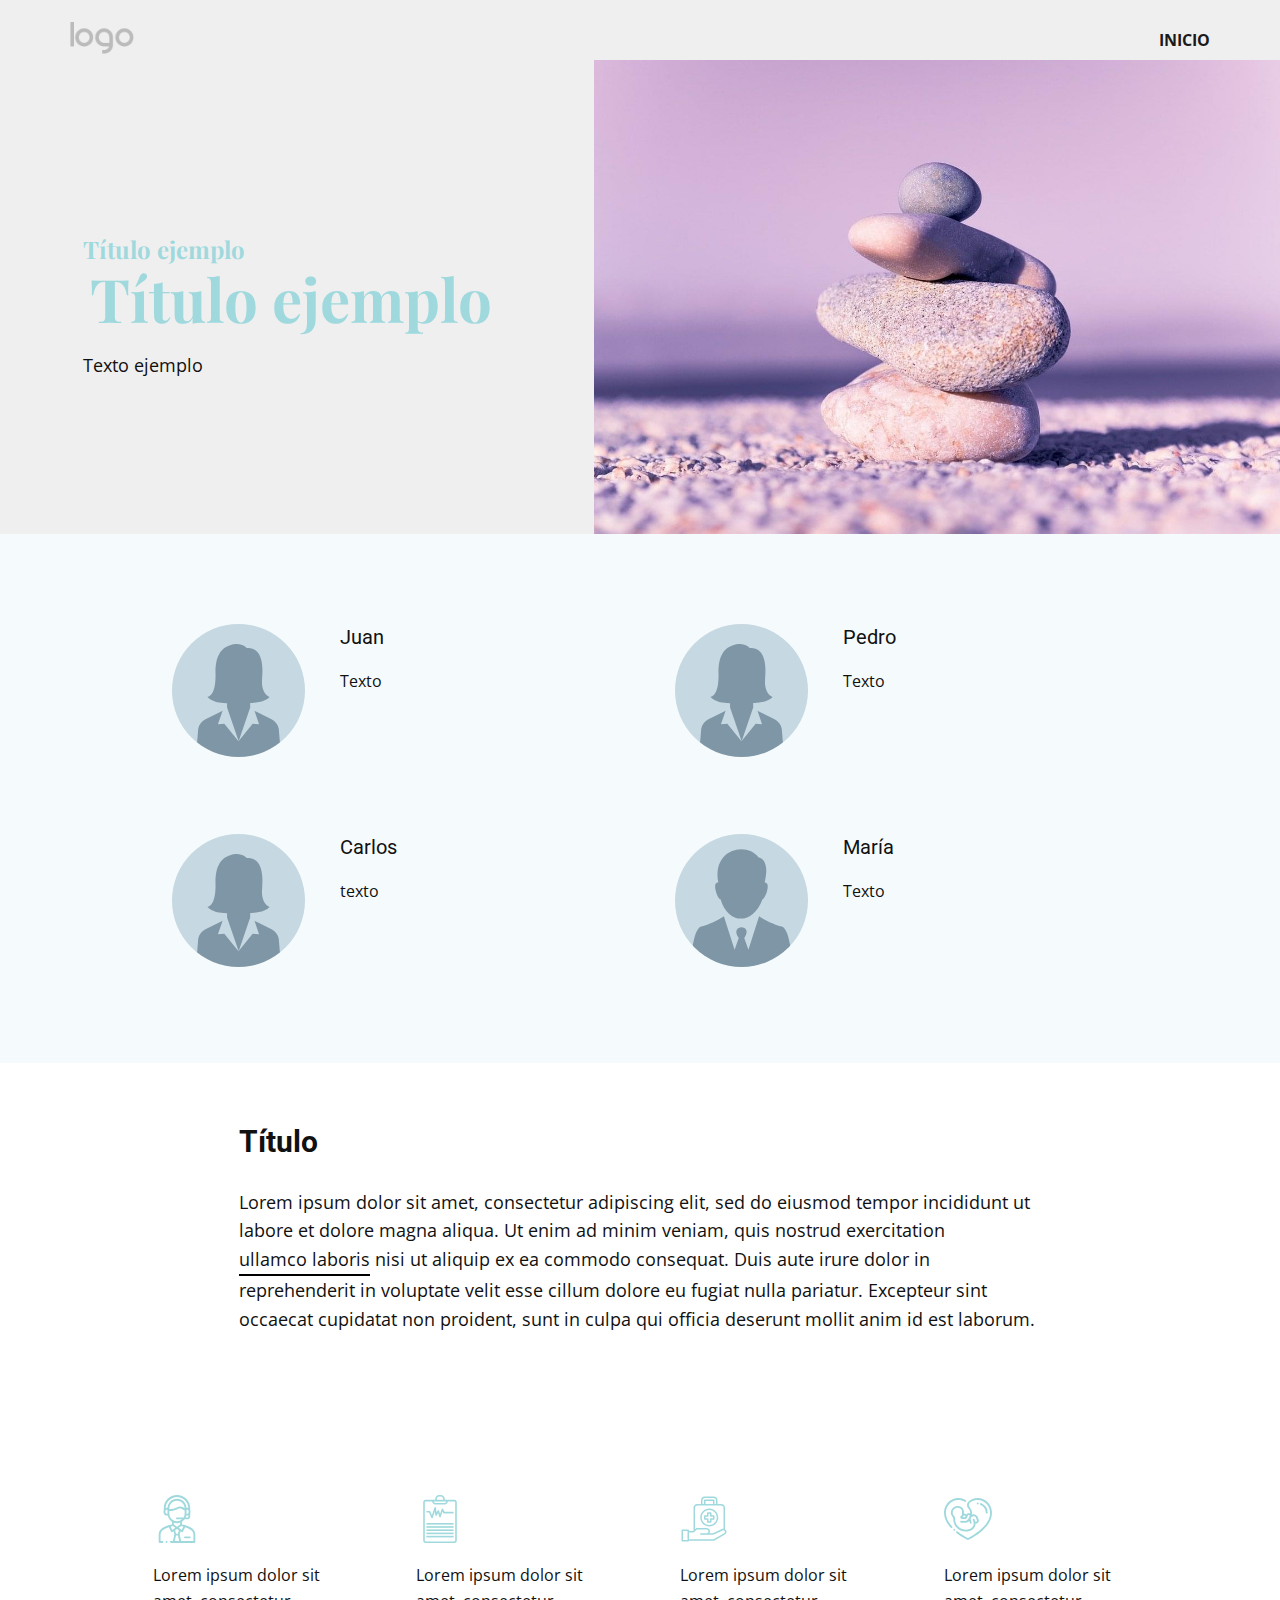
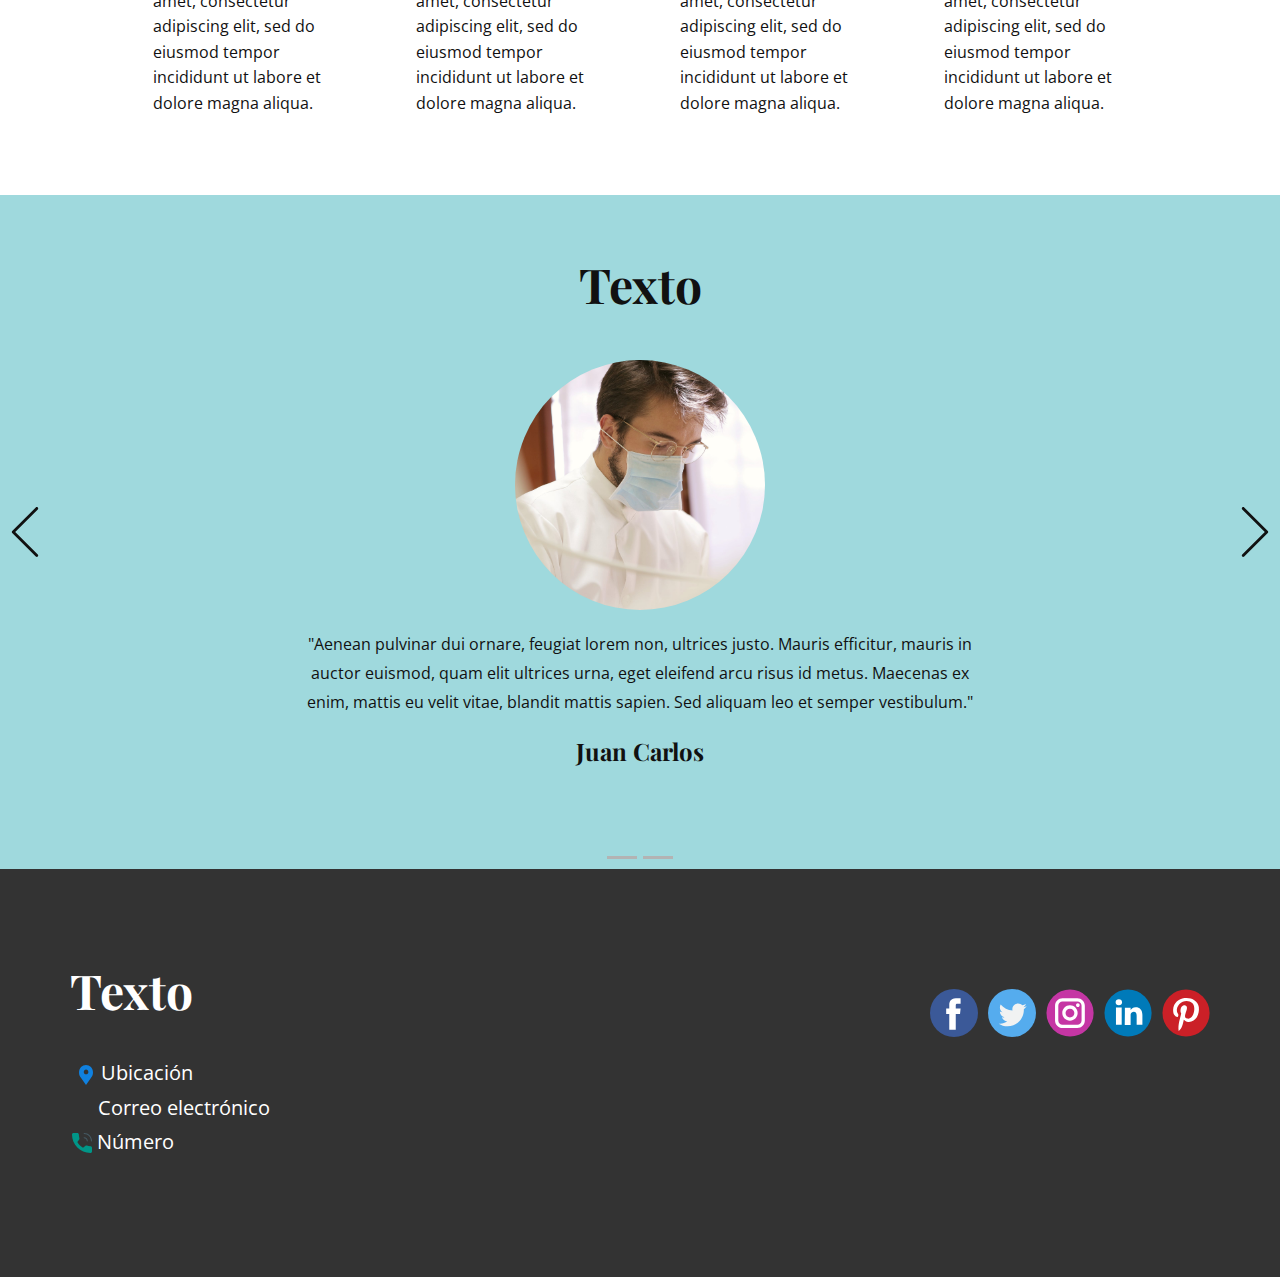
==== commit 665b980f: "Update index.html" ====
--- a/index.html
+++ b/index.html
@@ -274,16 +274,5 @@
 </g></svg><img></span>&nbsp;​Número
         </p>
       </div></footer>
-    <section class="u-backlink u-clearfix u-grey-80">
-      <a class="u-link" href="https://nicepage.com/website-templates" target="_blank">
-        <span>Website Templates</span>
-      </a>
-      <p class="u-text">
-        <span>created with</span>
-      </p>
-      <a class="u-link" href="https://nicepage.com/" target="_blank">
-        <span>Website Builder Software</span>
-      </a>. 
-    </section>
   </body>
 </html>